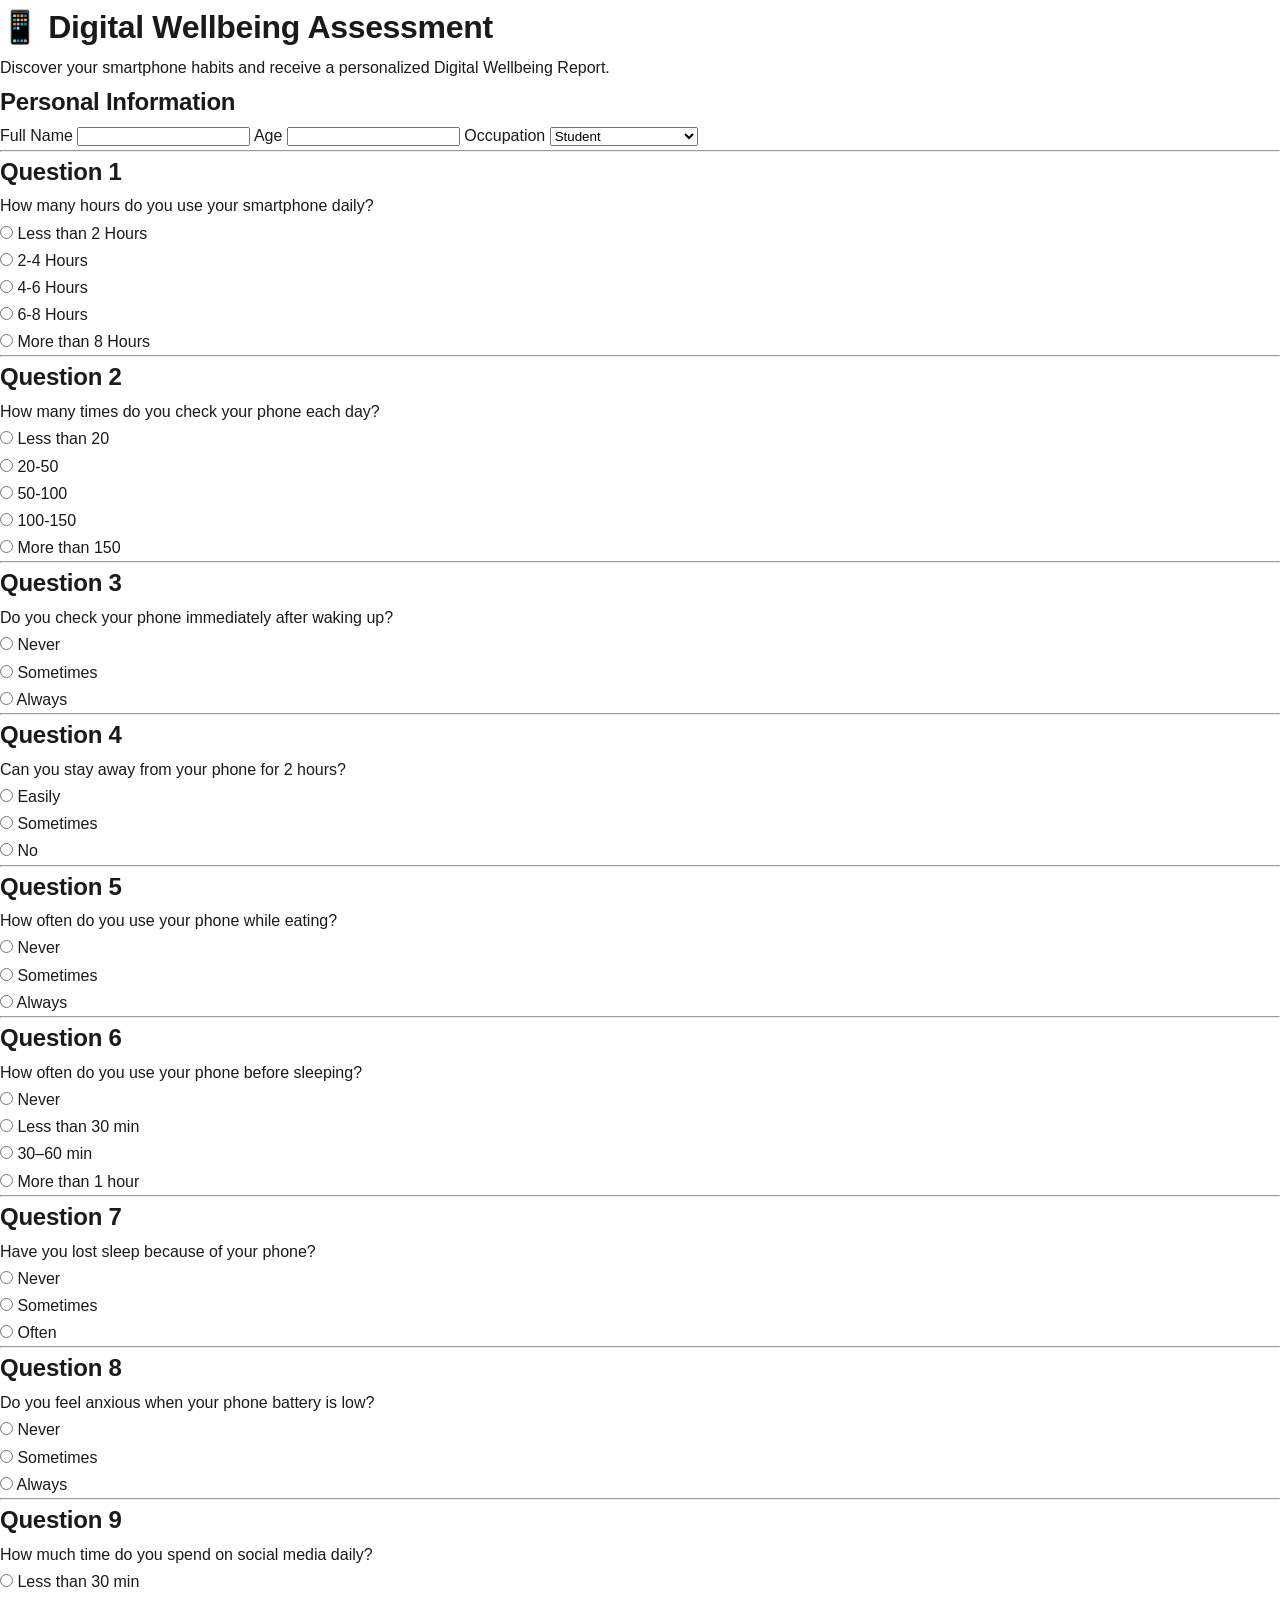
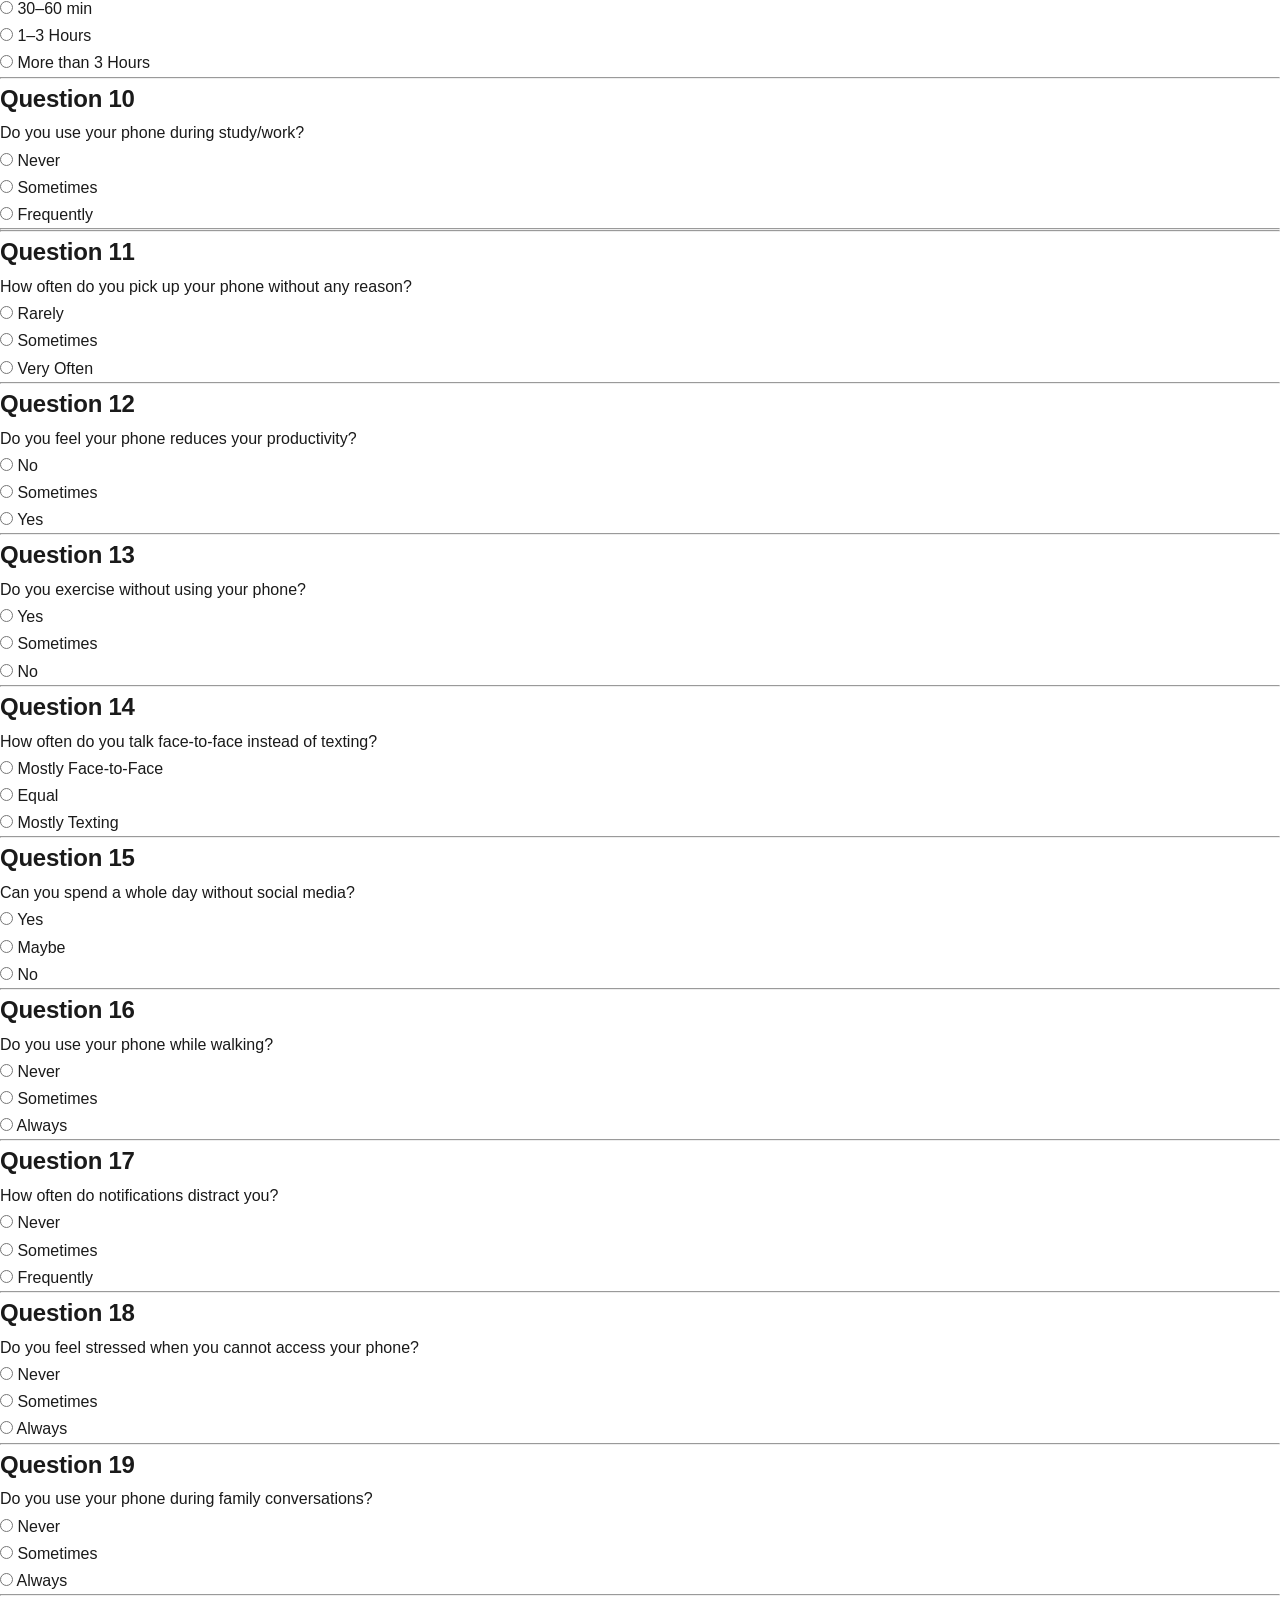
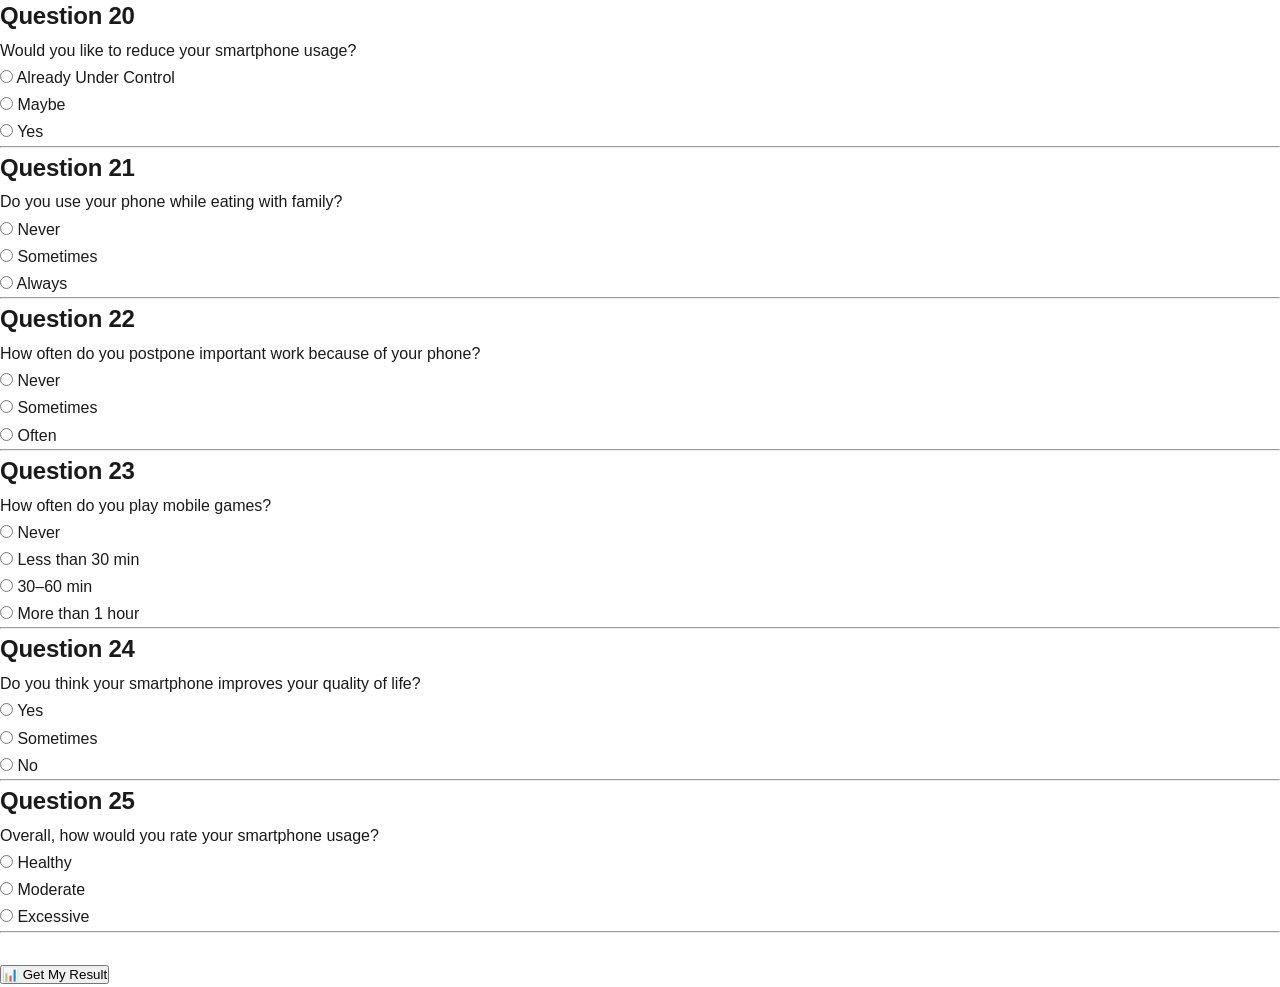
==== digital-wellbeing.html @ e7dc2f48 "Rename digital-wellbeing.html.html to digital-wellbeing.html" ====
<!DOCTYPE html>
<html lang="en">
<head>
<meta charset="UTF-8">
<meta name="viewport" content="width=device-width, initial-scale=1.0">
<title>Digital Wellbeing Assessment</title>

<link rel="stylesheet" href="style.css">

</head>

<body>

<div class="container">

<h1>📱 Digital Wellbeing Assessment</h1>

<p class="subtitle">
Discover your smartphone habits and receive a personalized Digital Wellbeing Report.
</p>

<form id="surveyForm">

<div class="card">

<h2>Personal Information</h2>

<label>Full Name</label>
<input type="text" id="name" required>

<label>Age</label>
<input type="number" id="age" required>

<label>Occupation</label>

<select id="occupation">

<option>Student</option>

<option>Teacher</option>

<option>Working Professional</option>

<option>Business</option>

<option>Other</option>

</select>

</div>

<hr>

<h2>Question 1</h2>

<p>How many hours do you use your smartphone daily?</p>

<label><input type="radio" name="q1" value="0"> Less than 2 Hours</label><br>

<label><input type="radio" name="q1" value="1"> 2-4 Hours</label><br>

<label><input type="radio" name="q1" value="2"> 4-6 Hours</label><br>

<label><input type="radio" name="q1" value="3"> 6-8 Hours</label><br>

<label><input type="radio" name="q1" value="4"> More than 8 Hours</label>

<hr>

<h2>Question 2</h2>

<p>How many times do you check your phone each day?</p>

<label><input type="radio" name="q2" value="0"> Less than 20</label><br>

<label><input type="radio" name="q2" value="1"> 20-50</label><br>

<label><input type="radio" name="q2" value="2"> 50-100</label><br>

<label><input type="radio" name="q2" value="3"> 100-150</label><br>

<label><input type="radio" name="q2" value="4"> More than 150</label>

<hr>

<h2>Question 3</h2>

<p>Do you check your phone immediately after waking up?</p>

<label><input type="radio" name="q3" value="0"> Never</label><br>

<label><input type="radio" name="q3" value="2"> Sometimes</label><br>

<label><input type="radio" name="q3" value="4"> Always</label>

<hr>

<h2>Question 4</h2>

<p>Can you stay away from your phone for 2 hours?</p>

<label><input type="radio" name="q4" value="0"> Easily</label><br>

<label><input type="radio" name="q4" value="2"> Sometimes</label><br>

<label><input type="radio" name="q4" value="4"> No</label>

<hr>

<h2>Question 5</h2>

<p>How often do you use your phone while eating?</p>

<label><input type="radio" name="q5" value="0"> Never</label><br>

<label><input type="radio" name="q5" value="2"> Sometimes</label><br>

<label><input type="radio" name="q5" value="4"> Always</label>

<hr>

<h2>Question 6</h2>

<p>How often do you use your phone before sleeping?</p>

<label><input type="radio" name="q6" value="0"> Never</label><br>

<label><input type="radio" name="q6" value="1"> Less than 30 min</label><br>

<label><input type="radio" name="q6" value="2"> 30–60 min</label><br>

<label><input type="radio" name="q6" value="4"> More than 1 hour</label>

<hr>

<h2>Question 7</h2>

<p>Have you lost sleep because of your phone?</p>

<label><input type="radio" name="q7" value="0"> Never</label><br>

<label><input type="radio" name="q7" value="2"> Sometimes</label><br>

<label><input type="radio" name="q7" value="4"> Often</label>

<hr>

<h2>Question 8</h2>

<p>Do you feel anxious when your phone battery is low?</p>

<label><input type="radio" name="q8" value="0"> Never</label><br>

<label><input type="radio" name="q8" value="2"> Sometimes</label><br>

<label><input type="radio" name="q8" value="4"> Always</label>

<hr>

<h2>Question 9</h2>

<p>How much time do you spend on social media daily?</p>

<label><input type="radio" name="q9" value="0"> Less than 30 min</label><br>

<label><input type="radio" name="q9" value="1"> 30–60 min</label><br>

<label><input type="radio" name="q9" value="2"> 1–3 Hours</label><br>

<label><input type="radio" name="q9" value="4"> More than 3 Hours</label>

<hr>

<h2>Question 10</h2>

<p>Do you use your phone during study/work?</p>

<label><input type="radio" name="q10" value="0"> Never</label><br>

<label><input type="radio" name="q10" value="2"> Sometimes</label><br>

<label><input type="radio" name="q10" value="4"> Frequently</label>

<hr>
<hr>

<h2>Question 11</h2>
<p>How often do you pick up your phone without any reason?</p>

<label><input type="radio" name="q11" value="0"> Rarely</label><br>
<label><input type="radio" name="q11" value="2"> Sometimes</label><br>
<label><input type="radio" name="q11" value="4"> Very Often</label>

<hr>

<h2>Question 12</h2>
<p>Do you feel your phone reduces your productivity?</p>

<label><input type="radio" name="q12" value="0"> No</label><br>
<label><input type="radio" name="q12" value="2"> Sometimes</label><br>
<label><input type="radio" name="q12" value="4"> Yes</label>

<hr>

<h2>Question 13</h2>
<p>Do you exercise without using your phone?</p>

<label><input type="radio" name="q13" value="0"> Yes</label><br>
<label><input type="radio" name="q13" value="2"> Sometimes</label><br>
<label><input type="radio" name="q13" value="4"> No</label>

<hr>

<h2>Question 14</h2>
<p>How often do you talk face-to-face instead of texting?</p>

<label><input type="radio" name="q14" value="0"> Mostly Face-to-Face</label><br>
<label><input type="radio" name="q14" value="2"> Equal</label><br>
<label><input type="radio" name="q14" value="4"> Mostly Texting</label>

<hr>

<h2>Question 15</h2>
<p>Can you spend a whole day without social media?</p>

<label><input type="radio" name="q15" value="0"> Yes</label><br>
<label><input type="radio" name="q15" value="2"> Maybe</label><br>
<label><input type="radio" name="q15" value="4"> No</label>

<hr>

<h2>Question 16</h2>
<p>Do you use your phone while walking?</p>

<label><input type="radio" name="q16" value="0"> Never</label><br>
<label><input type="radio" name="q16" value="2"> Sometimes</label><br>
<label><input type="radio" name="q16" value="4"> Always</label>

<hr>

<h2>Question 17</h2>
<p>How often do notifications distract you?</p>

<label><input type="radio" name="q17" value="0"> Never</label><br>
<label><input type="radio" name="q17" value="2"> Sometimes</label><br>
<label><input type="radio" name="q17" value="4"> Frequently</label>

<hr>

<h2>Question 18</h2>
<p>Do you feel stressed when you cannot access your phone?</p>

<label><input type="radio" name="q18" value="0"> Never</label><br>
<label><input type="radio" name="q18" value="2"> Sometimes</label><br>
<label><input type="radio" name="q18" value="4"> Always</label>

<hr>

<h2>Question 19</h2>
<p>Do you use your phone during family conversations?</p>

<label><input type="radio" name="q19" value="0"> Never</label><br>
<label><input type="radio" name="q19" value="2"> Sometimes</label><br>
<label><input type="radio" name="q19" value="4"> Always</label>

<hr>

<h2>Question 20</h2>
<p>Would you like to reduce your smartphone usage?</p>

<label><input type="radio" name="q20" value="0"> Already Under Control</label><br>
<label><input type="radio" name="q20" value="2"> Maybe</label><br>
<label><input type="radio" name="q20" value="4"> Yes</label>

<hr>
<h2>Question 21</h2>
<p>Do you use your phone while eating with family?</p>

<label><input type="radio" name="q21" value="0"> Never</label><br>
<label><input type="radio" name="q21" value="2"> Sometimes</label><br>
<label><input type="radio" name="q21" value="4"> Always</label>

<hr>

<h2>Question 22</h2>
<p>How often do you postpone important work because of your phone?</p>

<label><input type="radio" name="q22" value="0"> Never</label><br>
<label><input type="radio" name="q22" value="2"> Sometimes</label><br>
<label><input type="radio" name="q22" value="4"> Often</label>

<hr>

<h2>Question 23</h2>
<p>How often do you play mobile games?</p>

<label><input type="radio" name="q23" value="0"> Never</label><br>
<label><input type="radio" name="q23" value="1"> Less than 30 min</label><br>
<label><input type="radio" name="q23" value="2"> 30–60 min</label><br>
<label><input type="radio" name="q23" value="4"> More than 1 hour</label>

<hr>

<h2>Question 24</h2>
<p>Do you think your smartphone improves your quality of life?</p>

<label><input type="radio" name="q24" value="0"> Yes</label><br>
<label><input type="radio" name="q24" value="2"> Sometimes</label><br>
<label><input type="radio" name="q24" value="4"> No</label>

<hr>

<h2>Question 25</h2>
<p>Overall, how would you rate your smartphone usage?</p>

<label><input type="radio" name="q25" value="0"> Healthy</label><br>
<label><input type="radio" name="q25" value="2"> Moderate</label><br>
<label><input type="radio" name="q25" value="4"> Excessive</label>

<hr><br>

<button type="button" onclick="calculateScore()">
📊 Get My Result
</button>

</form>

<div id="result" class="result" style="display:none;">

<h2>📱 Your Digital Wellbeing Report</h2>

<h3 id="score"></h3>

<h3 id="status"></h3>

<p id="advice"></p>

</div>

</div>

<script src="script.js"></script>

</body>
</html>
---- style.css ----
/* ===================================================
   ROBOGURU JAHIR — Light / Friendly Design Tokens
   ---------------------------------------------------
   Background   #FFFFFF
   Section alt  #FFF9F0   warm cream
   Ink          #1A1A1A
   Ink-soft     #6B7280
   Accent       #FF6B35   solder orange
   Accent-soft  #FFE4D6   pale orange (chips/blobs)
   Trace        #3D5A4C   deep green (tags)
   Line         #ECE7DC
=================================================== */

*{
  margin:0;
  padding:0;
  box-sizing:border-box;
}

html{
  scroll-behavior:smooth;
}

body{
  background:#FFFFFF;
  color:#1A1A1A;
  font-family:'Inter',sans-serif;
  line-height:1.7;
  overflow-x:hidden;
}

::selection{
  background:#FF6B35;
  color:#fff;
}

h1,h2,h3{
  font-family:'Space Grotesk',sans-serif;
  letter-spacing:-.01em;
}

.mono{ font-family:'JetBrains Mono',monospace; }

a{ color:inherit; }
a:focus-visible, button:focus-visible{
  outline:2px solid #FF6B35;
  outline-offset:4px;
}

/* ===================== HEADER ===================== */

header{
  position:fixed;
  top:0; left:0; width:100%;
  background:rgba(255,255,255,.9);
  backdrop-filter:blur(14px);
  border-bottom:1px solid #ECE7DC;
  z-index:1000;
}

.navbar{
  max-width:1200px;
  margin:auto;
  padding:18px 24px;
  display:flex;
  justify-content:space-between;
  align-items:center;
}

.logo{
  font-family:'Space Grotesk',sans-serif;
  font-size:19px;
  font-weight:700;
  color:#1A1A1A;
}

.nav-links{
  display:flex;
  gap:32px;
}
.nav-links a{
  text-decoration:none;
  color:#4B5563;
  font-size:15px;
  font-weight:500;
  transition:color .25s;
}
.nav-links a:hover{ color:#FF6B35; }

.cta-btn{
  background:#FF6B35;
  color:#fff;
  padding:12px 22px;
  border-radius:30px;
  text-decoration:none;
  font-weight:600;
  font-size:14px;
  transition:transform .25s, box-shadow .25s;
}
.cta-btn:hover{
  transform:translateY(-2px);
  box-shadow:0 10px 24px rgba(255,107,53,.3);
}

/* ===================== HERO ===================== */

.hero{
  max-width:1200px;
  margin:auto;
  padding:160px 24px 90px;
  display:grid;
  grid-template-columns:1.15fr .85fr;
  gap:60px;
  align-items:center;
}

.hero-content{ min-width:0; }

.hero-greeting{
  font-size:20px;
  margin-bottom:14px;
}

.hero h1{
  font-size:52px;
  line-height:1.12;
  font-weight:700;
  margin-bottom:22px;
  color:#1A1A1A;
}
.hero h1 a{
  color:#FF6B35;
  text-decoration:underline;
  text-decoration-color:#FFD0B5;
  text-decoration-thickness:4px;
  text-underline-offset:4px;
}

.hero p{
  font-size:18px;
  color:#6B7280;
  max-width:540px;
  margin-bottom:34px;
}

.hero-buttons{
  display:flex;
  gap:14px;
  flex-wrap:wrap;
}

.btn-primary{
  background:#FF6B35;
  color:#fff;
  padding:15px 28px;
  border-radius:30px;
  text-decoration:none;
  font-weight:600;
  font-size:15px;
  display:inline-block;
  transition:transform .25s, box-shadow .25s;
}
.btn-primary:hover{
  transform:translateY(-3px);
  box-shadow:0 12px 28px rgba(255,107,53,.3);
}

.btn-secondary{
  border:1.5px solid #1A1A1A;
  color:#1A1A1A;
  padding:15px 28px;
  border-radius:30px;
  text-decoration:none;
  font-weight:600;
  font-size:15px;
  display:inline-block;
  transition:.25s;
}
.btn-secondary:hover{
  background:#1A1A1A;
  color:#fff;
}

/* --- hero photo with soft blob backing --- */

.hero-photo{
  position:relative;
  display:flex;
  justify-content:center;
}

.hero-photo::before{
  content:"";
  position:absolute;
  width:108%;
  height:108%;
  background:#FFE4D6;
  border-radius:48% 52% 55% 45% / 52% 48% 52% 48%;
  z-index:0;
  top:-4%;
  left:-4%;
}

.hero-photo img{
  width:100%;
  max-width:380px;
  aspect-ratio:1/1;
  object-fit:cover;
  border-radius:50%;
  position:relative;
  z-index:1;
  box-shadow:0 24px 50px rgba(0,0,0,.1);
}

.hero-tag{
  position:absolute;
  z-index:2;
  background:#fff;
  border:1px solid #ECE7DC;
  border-radius:14px;
  padding:10px 16px;
  font-size:13px;
  font-weight:600;
  box-shadow:0 10px 24px rgba(0,0,0,.08);
  display:flex;
  align-items:center;
  gap:8px;
}
.hero-tag.tag-1{ top:6%; right:-4%; }
.hero-tag.tag-2{ bottom:8%; left:-8%; }
.hero-tag .dot{
  width:8px; height:8px;
  border-radius:50%;
  background:#3D5A4C;
  flex:none;
}

/* ===================== AS FEATURED / TRUST STRIP ===================== */

.trust-strip{
  max-width:1000px;
  margin:0 auto 90px;
  padding:0 24px;
  text-align:center;
}
.trust-strip span{
  display:block;
  font-size:12px;
  letter-spacing:.12em;
  text-transform:uppercase;
  color:#9CA3AF;
  margin-bottom:18px;
}
.trust-pills{
  display:flex;
  justify-content:center;
  flex-wrap:wrap;
  gap:12px;
}
.trust-pills div{
  background:#FFF9F0;
  border:1px solid #ECE7DC;
  border-radius:30px;
  padding:8px 18px;
  font-size:13px;
  font-weight:600;
  color:#4B5563;
}

/* ===================== SECTION SHARED ===================== */

.about{
  max-width:1000px;
  margin:auto;
  padding:80px 24px;
}

.eyebrow{
  font-size:13px;
  font-weight:700;
  letter-spacing:.1em;
  text-transform:uppercase;
  color:#FF6B35;
  display:block;
  margin-bottom:12px;
}

.section-title{
  font-size:36px;
  margin-bottom:18px;
  color:#1A1A1A;
  font-weight:700;
}
.section-sub{
  color:#6B7280;
  font-size:17px;
  max-width:560px;
  margin-bottom:44px;
}

.about-card{
  background:#FFF9F0;
  border:1px solid #ECE7DC;
  padding:40px;
  border-radius:20px;
}
.about-card p{
  font-size:17px;
  color:#4B5563;
}

/* ===================== TOPIC CARDS — "How Can I Help You?" ===================== */

.topics-section{
  max-width:1100px;
  margin:0 auto 100px;
  padding:0 24px;
  text-align:center;
}
.topics-section .section-title{ text-align:center; margin-bottom:10px; }
.topics-section .section-sub{ margin:0 auto 50px; text-align:center; }

.topics-grid{
  display:grid;
  grid-template-columns:repeat(4,1fr);
  gap:22px;
  text-align:left;
}

.topic-card{
  background:#fff;
  border:1px solid #ECE7DC;
  border-radius:20px;
  padding:30px 26px;
  transition:transform .3s, box-shadow .3s, border-color .3s;
}
.topic-card:hover{
  transform:translateY(-6px);
  box-shadow:0 20px 40px rgba(0,0,0,.08);
  border-color:#FFD0B5;
}

.topic-icon{
  width:52px;
  height:52px;
  border-radius:14px;
  display:flex;
  align-items:center;
  justify-content:center;
  font-size:24px;
  margin-bottom:18px;
}
.topic-card:nth-child(1) .topic-icon{ background:#FFE4D6; }
.topic-card:nth-child(2) .topic-icon{ background:#E3EFE8; }
.topic-card:nth-child(3) .topic-icon{ background:#FFF1D6; }
.topic-card:nth-child(4) .topic-icon{ background:#E6E9F5; }

.topic-card h3{
  font-size:18px;
  margin-bottom:8px;
  color:#1A1A1A;
}
.topic-card p{
  font-size:14.5px;
  color:#6B7280;
  margin-bottom:16px;
}
.topic-card a{
  font-size:14px;
  font-weight:700;
  color:#FF6B35;
  text-decoration:none;
}
.topic-card a:hover{ text-decoration:underline; }

/* ===================== STATS ===================== */

.stats-section{
  max-width:1100px;
  margin:0 auto 100px;
  padding:0 24px;
}

.stats{
  display:flex;
  flex-wrap:wrap;
  background:#1A1A1A;
  border-radius:24px;
  overflow:hidden;
}

.stats .card{
  flex:1 1 19%;
  text-align:center;
  padding:38px 16px;
}

.stats .card h3{
  font-family:'Space Grotesk',sans-serif;
  font-size:34px;
  color:#FF8A5C;
  margin-bottom:8px;
  font-weight:700;
}
.stats .card p{
  color:#D1D5DB;
  font-size:13px;
  letter-spacing:.03em;
}

/* ===================== PROJECTS ===================== */

.projects-grid{
  max-width:1100px;
  margin:auto;
  padding:0 24px;
  display:grid;
  grid-template-columns:repeat(4,1fr);
  grid-auto-rows:175px;
  gap:18px;
}

.project-card{
  background:#FFF9F0;
  border:1px solid #ECE7DC;
  border-radius:20px;
  padding:26px;
  display:flex;
  flex-direction:column;
  justify-content:flex-end;
  transition:transform .3s, box-shadow .3s, border-color .3s;
}
.project-card:hover{
  transform:translateY(-6px);
  box-shadow:0 20px 40px rgba(0,0,0,.08);
  border-color:#FFD0B5;
}

.project-card:nth-child(1){ grid-column:span 2; grid-row:span 2; }
.project-card:nth-child(2){ grid-column:span 2; }
.project-card:nth-child(3){ grid-column:span 2; }
.project-card:nth-child(4){ grid-column:span 4; flex-direction:row; align-items:center; justify-content:space-between; }

.project-tag{
  display:inline-block;
  font-size:11px;
  font-weight:700;
  color:#fff;
  background:#3D5A4C;
  padding:5px 12px;
  border-radius:20px;
  text-transform:uppercase;
  letter-spacing:.04em;
  margin-bottom:12px;
  width:fit-content;
}

.project-card h3{
  font-size:20px;
  color:#1A1A1A;
  margin-bottom:8px;
}
.project-card p{
  color:#6B7280;
  font-size:14.5px;
}

/* ===================== RESEARCH ===================== */

.research-list{
  max-width:850px;
  margin:auto;
  padding:0 24px;
}

.research-item{
  display:flex;
  gap:24px;
  padding:26px 0;
  border-bottom:1px solid #ECE7DC;
  align-items:flex-start;
}
.research-item:first-child{ border-top:1px solid #ECE7DC; }

.research-tag{
  font-size:11px;
  font-weight:700;
  color:#fff;
  background:#FF6B35;
  padding:6px 12px;
  border-radius:20px;
  height:fit-content;
  white-space:nowrap;
  letter-spacing:.04em;
}

.research-item h3{
  font-size:18px;
  color:#1A1A1A;
  margin-bottom:6px;
}
.research-item p{
  color:#6B7280;
  font-size:15px;
}

/* ===================== TRAINING — staged ladder ===================== */

.training-ladder{
  max-width:850px;
  margin:auto;
  padding:0 24px;
}

.training-step{
  display:flex;
  align-items:center;
  gap:24px;
  padding:24px 28px;
  background:#FFF9F0;
  border:1px solid #ECE7DC;
  border-radius:18px;
}
.training-step:not(:last-child){ margin-bottom:14px; }

.training-num{
  font-family:'Space Grotesk',sans-serif;
  font-size:20px;
  font-weight:700;
  color:#FF6B35;
  flex:0 0 44px;
}

.training-step h3{
  font-size:17px;
  color:#1A1A1A;
  margin-bottom:4px;
}
.training-step p{
  color:#6B7280;
  font-size:14.5px;
}

/* ===================== CONTACT ===================== */

#contact .about-card{ text-align:center; }
#contact .btn-primary,
#contact .btn-secondary{ margin:8px; }

/* ===================== FOOTER ===================== */

footer{
  border-top:1px solid #ECE7DC;
  margin-top:40px;
  background:#FFF9F0;
}
footer p{
  text-align:center;
  padding:36px 20px;
  color:#9CA3AF;
  font-size:13.5px;
}

/* ===================== REVEAL ===================== */

.reveal{
  opacity:0;
  transform:translateY(32px);
  transition:all .7s ease;
}
.reveal.active{
  opacity:1;
  transform:translateY(0);
}

@media (prefers-reduced-motion:reduce){
  .reveal{ opacity:1; transform:none; transition:none; }
  *{ transition:none !important; }
}

/* ===================== RESPONSIVE ===================== */

@media(max-width:900px){
  .hero{
    grid-template-columns:1fr;
    padding:140px 24px 70px;
    text-align:center;
  }
  .hero h1{ font-size:38px; }
  .hero p{ margin-left:auto; margin-right:auto; }
  .hero-buttons{ justify-content:center; }
  .nav-links{ display:none; }
  .hero-photo img{ max-width:280px; }
  .hero-tag{ display:none; }
  .topics-grid{ grid-template-columns:1fr 1fr; }
  .stats .card{ flex:1 1 50%; border-bottom:1px solid rgba(255,255,255,.1); }
  .projects-grid{ grid-template-columns:1fr 1fr; grid-auto-rows:auto; }
  .project-card:nth-child(1),
  .project-card:nth-child(2),
  .project-card:nth-child(3),
  .project-card:nth-child(4){
    grid-column:span 2;
    flex-direction:column;
    align-items:flex-start;
    min-height:150px;
  }
  .research-item{ flex-direction:column; gap:10px; }
}

@media(max-width:560px){
  .topics-grid{ grid-template-columns:1fr; }
  .projects-grid{ grid-template-columns:1fr; }
  .project-card:nth-child(1),
  .project-card:nth-child(2),
  .project-card:nth-child(3),
  .project-card:nth-child(4){ grid-column:span 1; }
  .stats .card{ flex:1 1 100%; }
  .trust-pills{ flex-direction:column; align-items:center; }
}
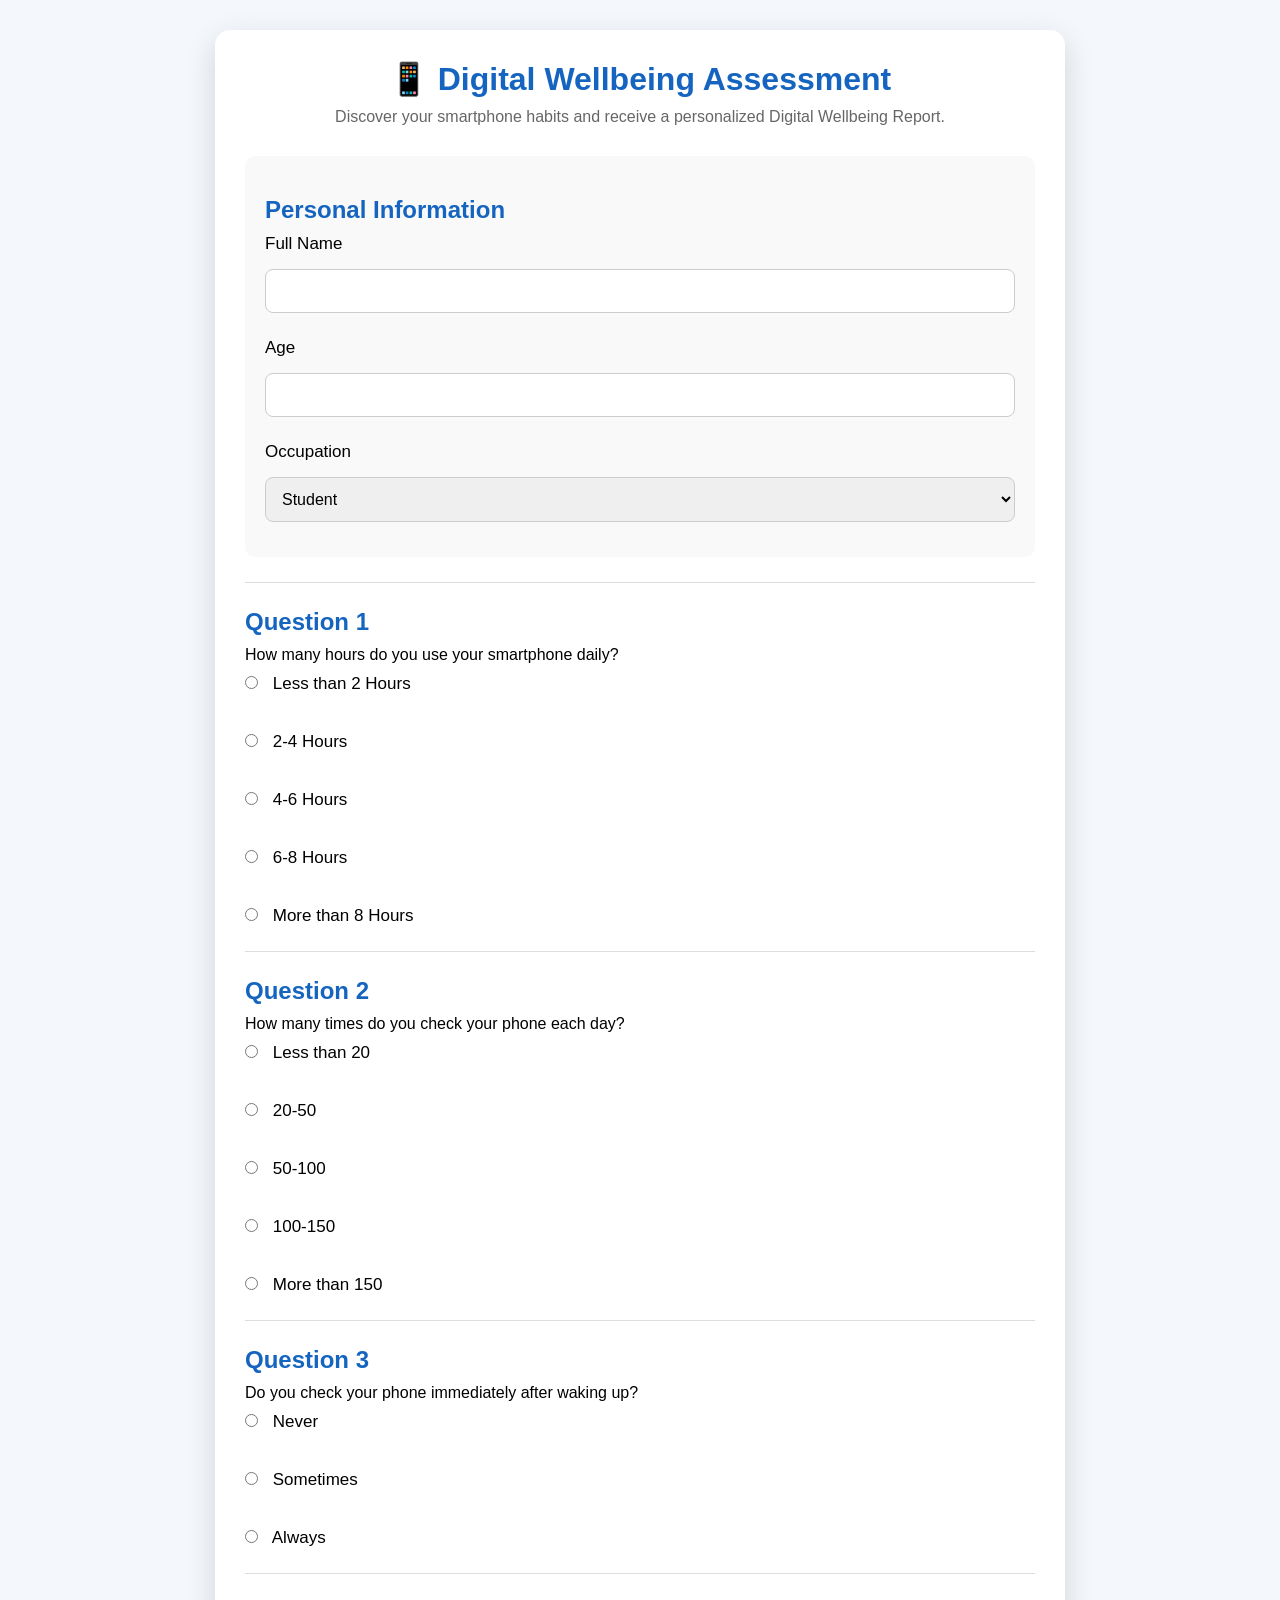
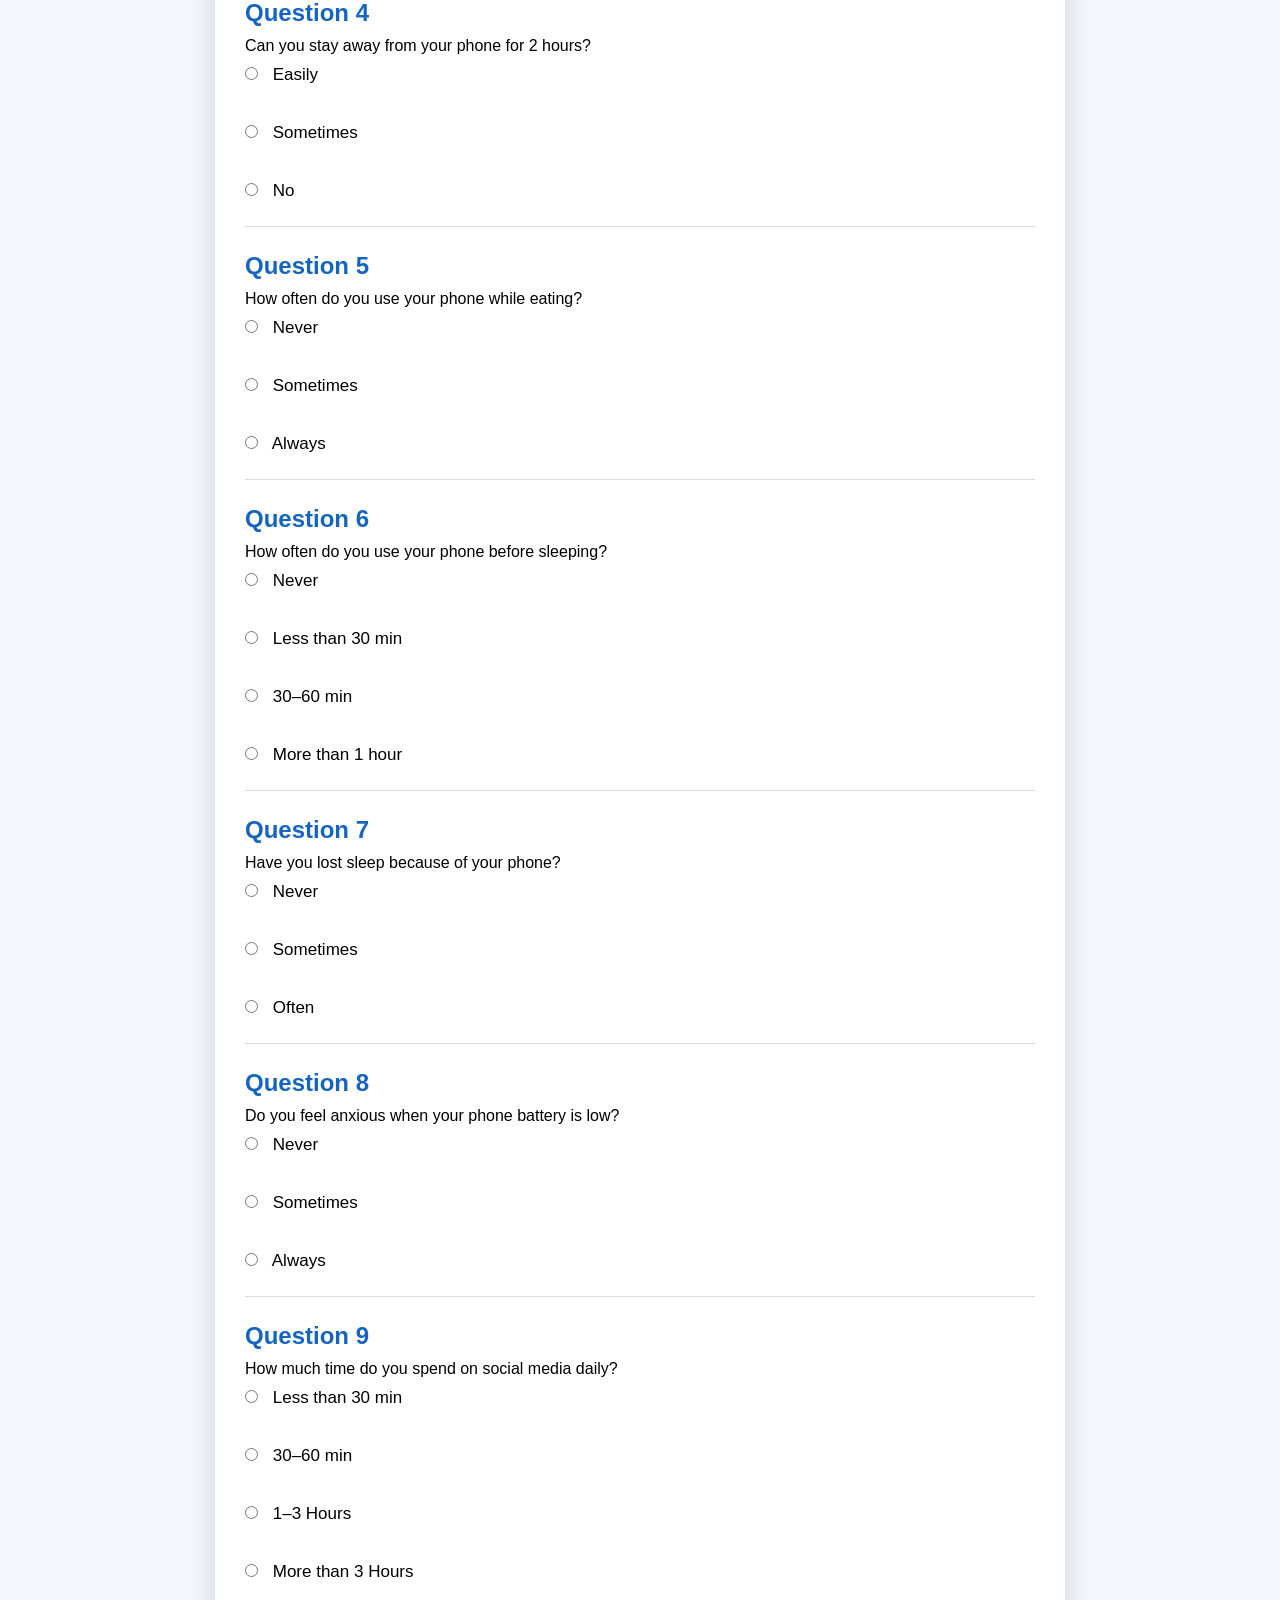
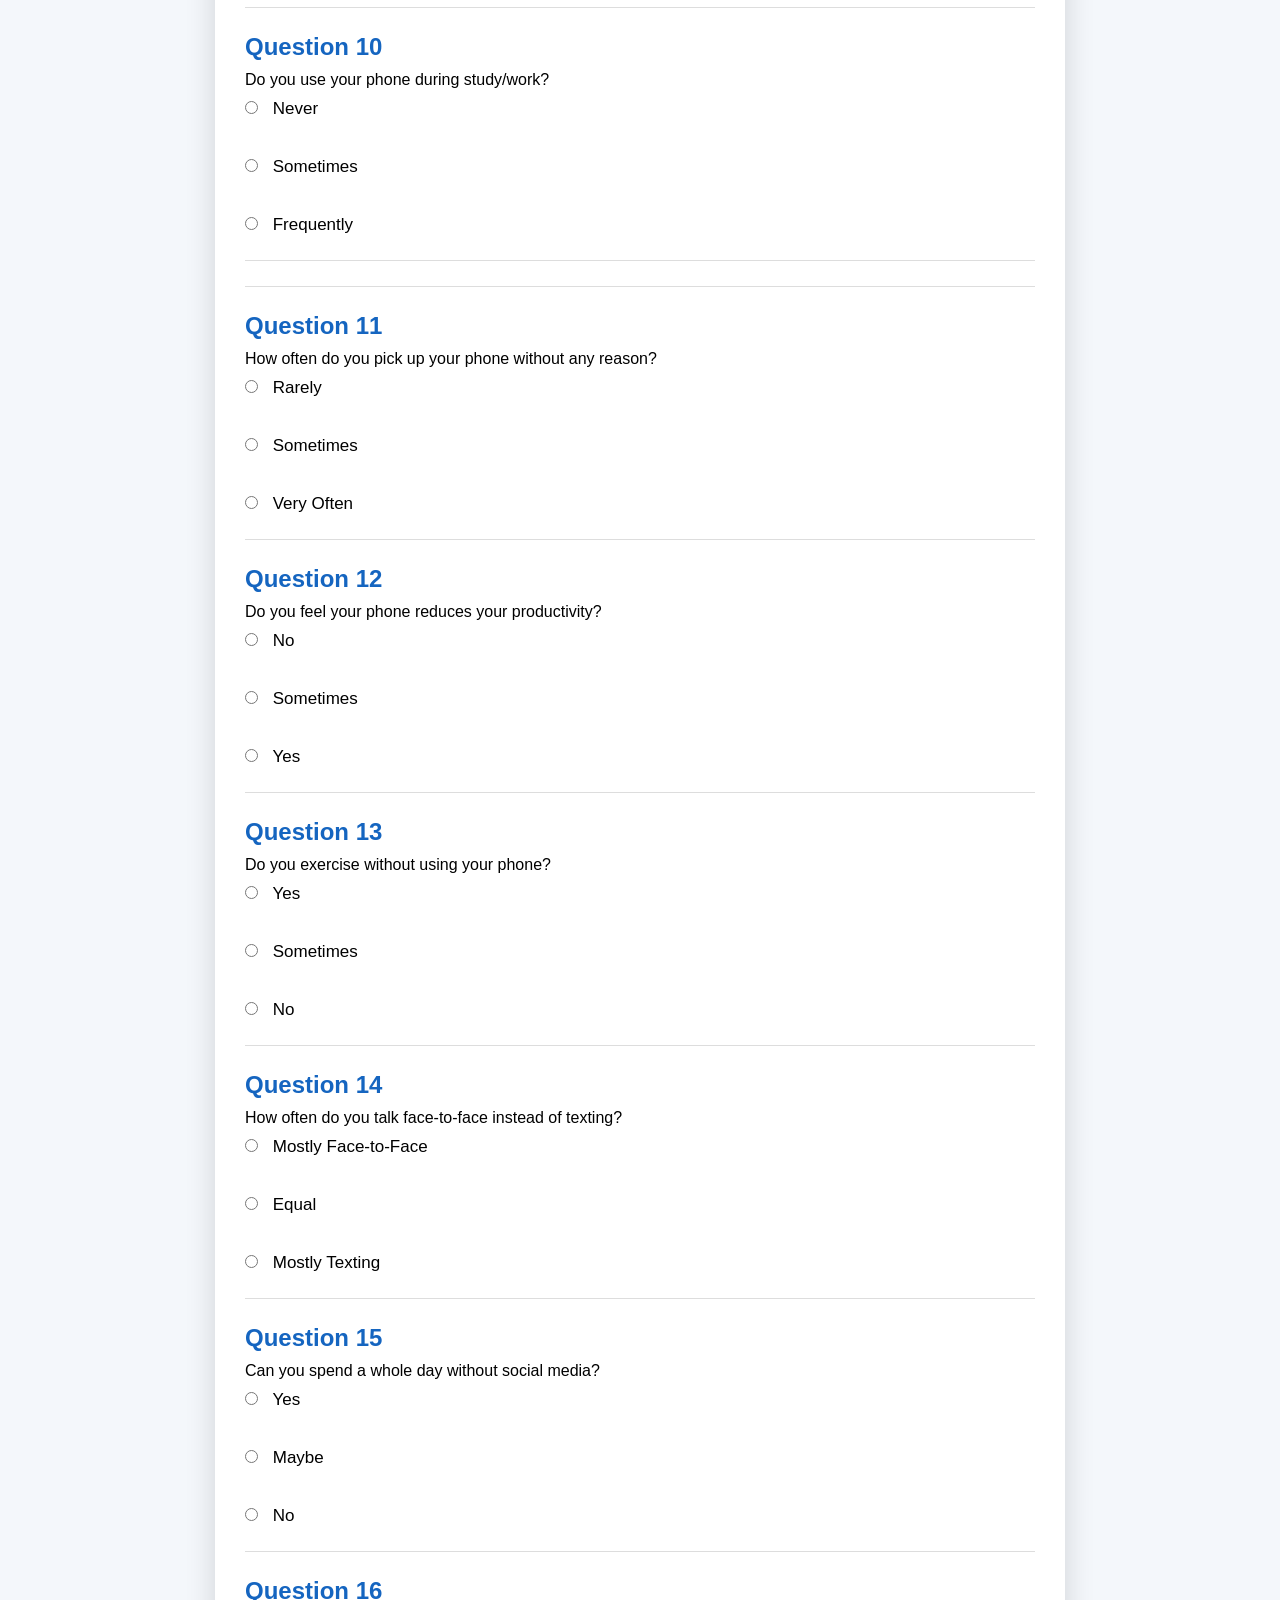
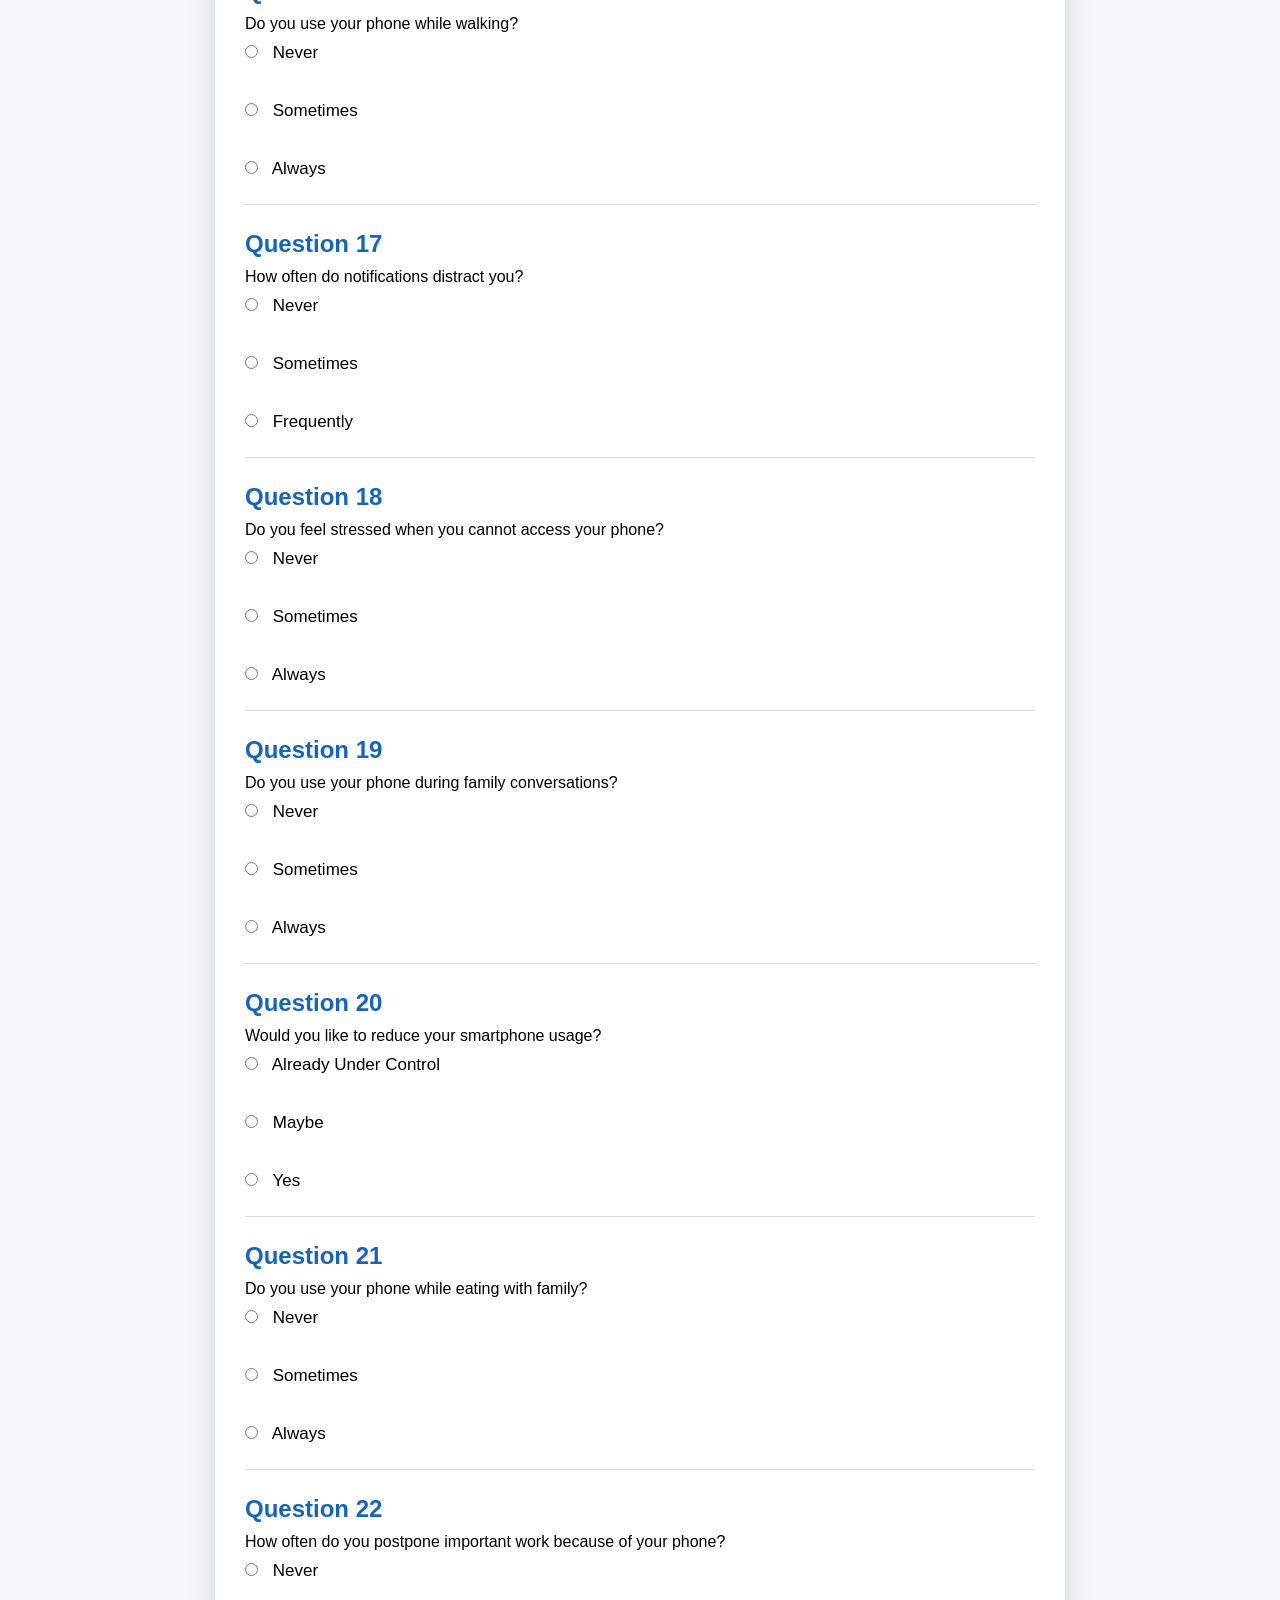
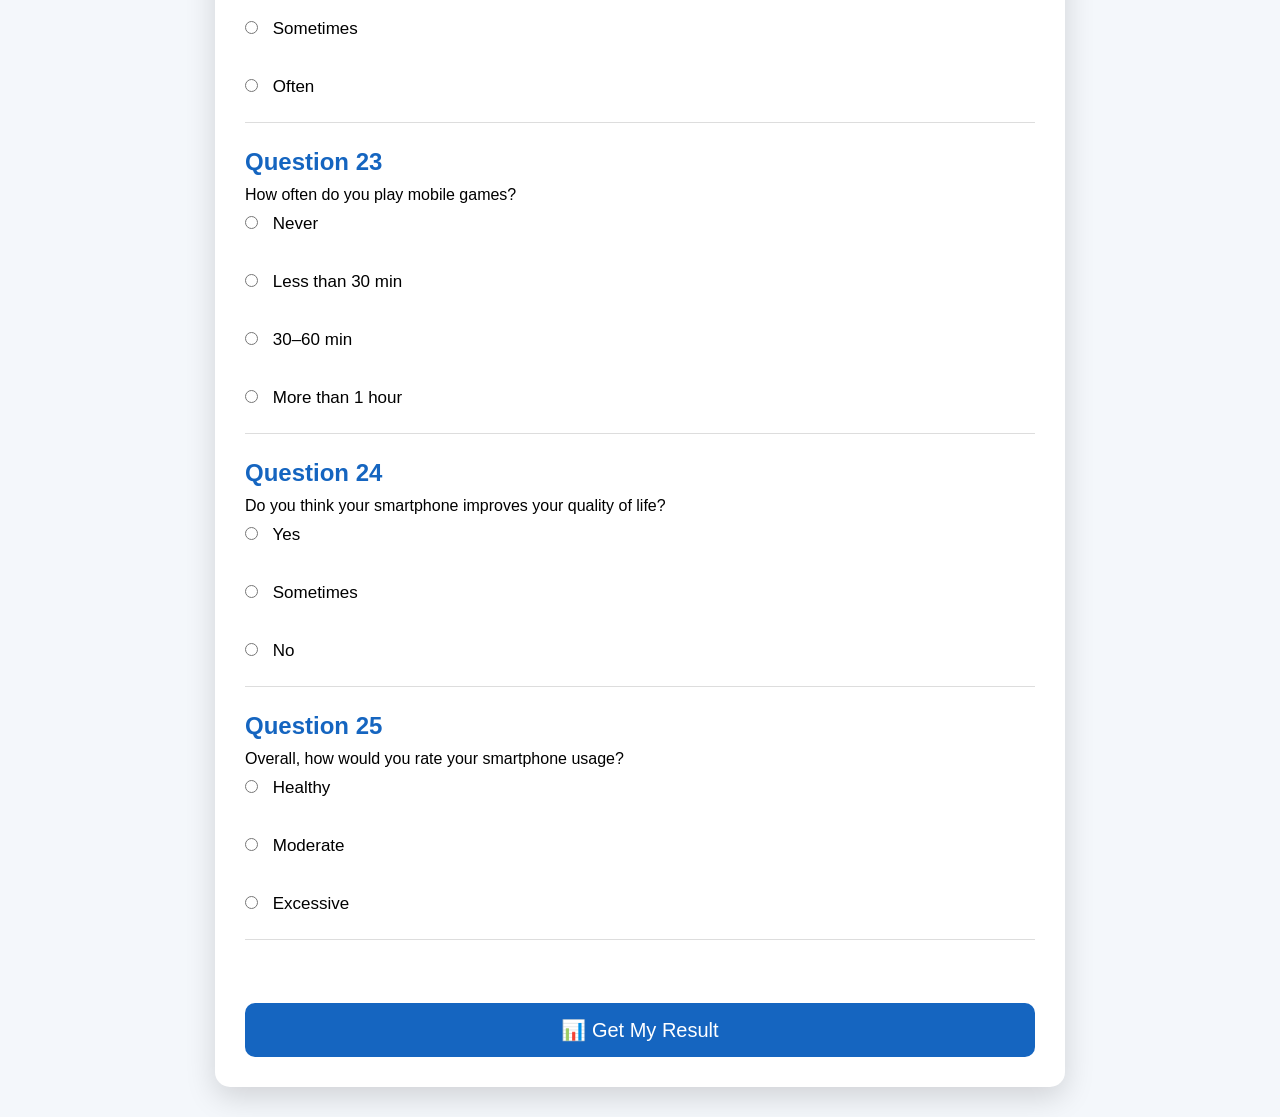
==== commit 14e35973: "Update digital-wellbeing.html" ====
--- a/digital-wellbeing.html
+++ b/digital-wellbeing.html
@@ -5,7 +5,7 @@
 <meta name="viewport" content="width=device-width, initial-scale=1.0">
 <title>Digital Wellbeing Assessment</title>
 
-<link rel="stylesheet" href="style.css">
+<link rel="stylesheet" href="digital-style.css">
 
 </head>
 
@@ -339,7 +339,7 @@
 
 </div>
 
-<script src="script.js"></script>
+<script src="digital-script.js"></script>
 
 </body>
 </html>
--- a/digital-style.css
+++ b/digital-style.css
@@ -0,0 +1,151 @@
+/* ===========================
+   Digital Wellbeing Assessment
+=========================== */
+
+*{
+margin:0;
+padding:0;
+box-sizing:border-box;
+font-family:Arial, Helvetica, sans-serif;
+}
+
+body{
+background:#f4f7fb;
+padding:30px;
+}
+
+.container{
+max-width:850px;
+margin:auto;
+background:#ffffff;
+padding:30px;
+border-radius:15px;
+box-shadow:0 10px 30px rgba(0,0,0,0.15);
+}
+
+h1{
+text-align:center;
+color:#1565c0;
+margin-bottom:10px;
+}
+
+.subtitle{
+text-align:center;
+color:#666;
+margin-bottom:30px;
+}
+
+.card{
+background:#f9f9f9;
+padding:20px;
+border-radius:10px;
+margin-bottom:20px;
+}
+
+h2{
+color:#1565c0;
+margin-top:20px;
+margin-bottom:10px;
+}
+
+label{
+display:block;
+margin:10px 0;
+font-size:17px;
+cursor:pointer;
+}
+
+input[type=text],
+input[type=number],
+select{
+width:100%;
+padding:12px;
+margin-top:5px;
+margin-bottom:15px;
+border:1px solid #ccc;
+border-radius:8px;
+font-size:16px;
+}
+
+input[type=radio]{
+margin-right:10px;
+}
+
+button{
+width:100%;
+padding:15px;
+font-size:20px;
+background:#1565c0;
+color:white;
+border:none;
+border-radius:10px;
+cursor:pointer;
+transition:0.3s;
+margin-top:20px;
+}
+
+button:hover{
+background:#0d47a1;
+}
+
+.result{
+margin-top:30px;
+padding:25px;
+border-radius:12px;
+background:#eef7ff;
+text-align:center;
+display:none;
+}
+
+#score{
+font-size:34px;
+margin-top:15px;
+color:#2e7d32;
+}
+
+#status{
+font-size:28px;
+margin-top:15px;
+font-weight:bold;
+}
+
+#advice{
+margin-top:20px;
+font-size:18px;
+line-height:1.7;
+color:#444;
+}
+
+hr{
+margin:25px 0;
+border:none;
+border-top:1px solid #ddd;
+}
+
+@media(max-width:768px){
+
+body{
+padding:15px;
+}
+
+.container{
+padding:20px;
+}
+
+h1{
+font-size:28px;
+}
+
+h2{
+font-size:22px;
+}
+
+button{
+font-size:18px;
+}
+
+label{
+font-size:16px;
+}
+
+}
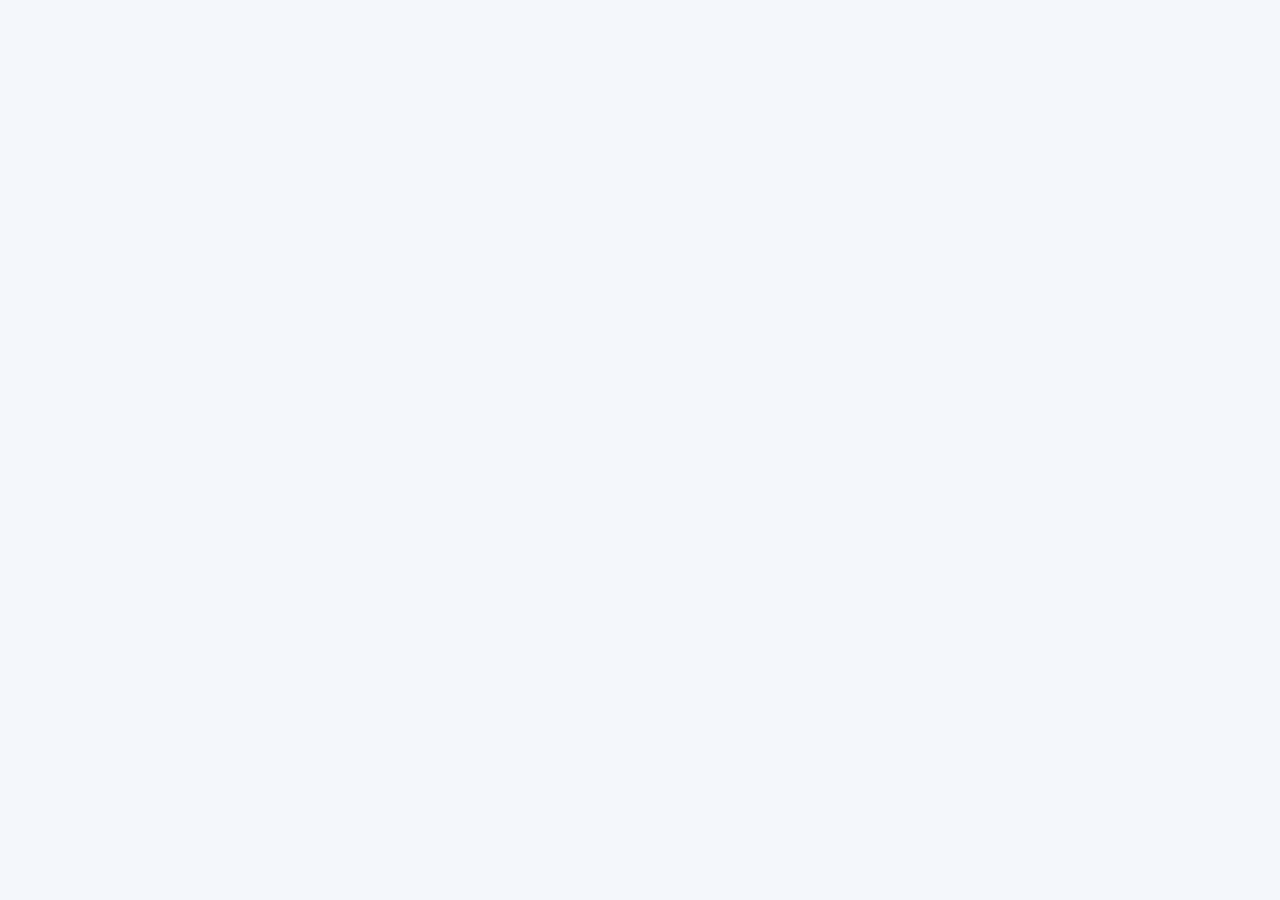
==== commit 16f7ca34: "Update digital-wellbeing.html" ====
--- a/digital-wellbeing.html
+++ b/digital-wellbeing.html
@@ -3,343 +3,37 @@
 <head>
 <meta charset="UTF-8">
 <meta name="viewport" content="width=device-width, initial-scale=1.0">
+
+<!-- Prevent Browser Cache -->
+<meta http-equiv="Cache-Control" content="no-cache, no-store, must-revalidate">
+<meta http-equiv="Pragma" content="no-cache">
+<meta http-equiv="Expires" content="0">
+
 <title>Digital Wellbeing Assessment</title>
-
 <link rel="stylesheet" href="digital-style.css">
-
 </head>
-
 <body>
 
-<div class="container">
+<!--
+IMPORTANT:
+Use the same questionnaire body you already have (Questions 1–25).
+The only required HTML changes are:
+1. <form id="surveyForm" onsubmit="return false;">
+2. <script src="digital-script.js?v=4"></script>
+3. The cache-control meta tags above.
+-->
 
-<h1>📱 Digital Wellbeing Assessment</h1>
-
-<p class="subtitle">
-Discover your smartphone habits and receive a personalized Digital Wellbeing Report.
-</p>
-
-<form id="surveyForm">
-
-<div class="card">
-
-<h2>Personal Information</h2>
-
-<label>Full Name</label>
-<input type="text" id="name" required>
-
-<label>Age</label>
-<input type="number" id="age" required>
-
-<label>Occupation</label>
-
-<select id="occupation">
-
-<option>Student</option>
-
-<option>Teacher</option>
-
-<option>Working Professional</option>
-
-<option>Business</option>
-
-<option>Other</option>
-
-</select>
-
-</div>
-
-<hr>
-
-<h2>Question 1</h2>
-
-<p>How many hours do you use your smartphone daily?</p>
-
-<label><input type="radio" name="q1" value="0"> Less than 2 Hours</label><br>
-
-<label><input type="radio" name="q1" value="1"> 2-4 Hours</label><br>
-
-<label><input type="radio" name="q1" value="2"> 4-6 Hours</label><br>
-
-<label><input type="radio" name="q1" value="3"> 6-8 Hours</label><br>
-
-<label><input type="radio" name="q1" value="4"> More than 8 Hours</label>
-
-<hr>
-
-<h2>Question 2</h2>
-
-<p>How many times do you check your phone each day?</p>
-
-<label><input type="radio" name="q2" value="0"> Less than 20</label><br>
-
-<label><input type="radio" name="q2" value="1"> 20-50</label><br>
-
-<label><input type="radio" name="q2" value="2"> 50-100</label><br>
-
-<label><input type="radio" name="q2" value="3"> 100-150</label><br>
-
-<label><input type="radio" name="q2" value="4"> More than 150</label>
-
-<hr>
-
-<h2>Question 3</h2>
-
-<p>Do you check your phone immediately after waking up?</p>
-
-<label><input type="radio" name="q3" value="0"> Never</label><br>
-
-<label><input type="radio" name="q3" value="2"> Sometimes</label><br>
-
-<label><input type="radio" name="q3" value="4"> Always</label>
-
-<hr>
-
-<h2>Question 4</h2>
-
-<p>Can you stay away from your phone for 2 hours?</p>
-
-<label><input type="radio" name="q4" value="0"> Easily</label><br>
-
-<label><input type="radio" name="q4" value="2"> Sometimes</label><br>
-
-<label><input type="radio" name="q4" value="4"> No</label>
-
-<hr>
-
-<h2>Question 5</h2>
-
-<p>How often do you use your phone while eating?</p>
-
-<label><input type="radio" name="q5" value="0"> Never</label><br>
-
-<label><input type="radio" name="q5" value="2"> Sometimes</label><br>
-
-<label><input type="radio" name="q5" value="4"> Always</label>
-
-<hr>
-
-<h2>Question 6</h2>
-
-<p>How often do you use your phone before sleeping?</p>
-
-<label><input type="radio" name="q6" value="0"> Never</label><br>
-
-<label><input type="radio" name="q6" value="1"> Less than 30 min</label><br>
-
-<label><input type="radio" name="q6" value="2"> 30–60 min</label><br>
-
-<label><input type="radio" name="q6" value="4"> More than 1 hour</label>
-
-<hr>
-
-<h2>Question 7</h2>
-
-<p>Have you lost sleep because of your phone?</p>
-
-<label><input type="radio" name="q7" value="0"> Never</label><br>
-
-<label><input type="radio" name="q7" value="2"> Sometimes</label><br>
-
-<label><input type="radio" name="q7" value="4"> Often</label>
-
-<hr>
-
-<h2>Question 8</h2>
-
-<p>Do you feel anxious when your phone battery is low?</p>
-
-<label><input type="radio" name="q8" value="0"> Never</label><br>
-
-<label><input type="radio" name="q8" value="2"> Sometimes</label><br>
-
-<label><input type="radio" name="q8" value="4"> Always</label>
-
-<hr>
-
-<h2>Question 9</h2>
-
-<p>How much time do you spend on social media daily?</p>
-
-<label><input type="radio" name="q9" value="0"> Less than 30 min</label><br>
-
-<label><input type="radio" name="q9" value="1"> 30–60 min</label><br>
-
-<label><input type="radio" name="q9" value="2"> 1–3 Hours</label><br>
-
-<label><input type="radio" name="q9" value="4"> More than 3 Hours</label>
-
-<hr>
-
-<h2>Question 10</h2>
-
-<p>Do you use your phone during study/work?</p>
-
-<label><input type="radio" name="q10" value="0"> Never</label><br>
-
-<label><input type="radio" name="q10" value="2"> Sometimes</label><br>
-
-<label><input type="radio" name="q10" value="4"> Frequently</label>
-
-<hr>
-<hr>
-
-<h2>Question 11</h2>
-<p>How often do you pick up your phone without any reason?</p>
-
-<label><input type="radio" name="q11" value="0"> Rarely</label><br>
-<label><input type="radio" name="q11" value="2"> Sometimes</label><br>
-<label><input type="radio" name="q11" value="4"> Very Often</label>
-
-<hr>
-
-<h2>Question 12</h2>
-<p>Do you feel your phone reduces your productivity?</p>
-
-<label><input type="radio" name="q12" value="0"> No</label><br>
-<label><input type="radio" name="q12" value="2"> Sometimes</label><br>
-<label><input type="radio" name="q12" value="4"> Yes</label>
-
-<hr>
-
-<h2>Question 13</h2>
-<p>Do you exercise without using your phone?</p>
-
-<label><input type="radio" name="q13" value="0"> Yes</label><br>
-<label><input type="radio" name="q13" value="2"> Sometimes</label><br>
-<label><input type="radio" name="q13" value="4"> No</label>
-
-<hr>
-
-<h2>Question 14</h2>
-<p>How often do you talk face-to-face instead of texting?</p>
-
-<label><input type="radio" name="q14" value="0"> Mostly Face-to-Face</label><br>
-<label><input type="radio" name="q14" value="2"> Equal</label><br>
-<label><input type="radio" name="q14" value="4"> Mostly Texting</label>
-
-<hr>
-
-<h2>Question 15</h2>
-<p>Can you spend a whole day without social media?</p>
-
-<label><input type="radio" name="q15" value="0"> Yes</label><br>
-<label><input type="radio" name="q15" value="2"> Maybe</label><br>
-<label><input type="radio" name="q15" value="4"> No</label>
-
-<hr>
-
-<h2>Question 16</h2>
-<p>Do you use your phone while walking?</p>
-
-<label><input type="radio" name="q16" value="0"> Never</label><br>
-<label><input type="radio" name="q16" value="2"> Sometimes</label><br>
-<label><input type="radio" name="q16" value="4"> Always</label>
-
-<hr>
-
-<h2>Question 17</h2>
-<p>How often do notifications distract you?</p>
-
-<label><input type="radio" name="q17" value="0"> Never</label><br>
-<label><input type="radio" name="q17" value="2"> Sometimes</label><br>
-<label><input type="radio" name="q17" value="4"> Frequently</label>
-
-<hr>
-
-<h2>Question 18</h2>
-<p>Do you feel stressed when you cannot access your phone?</p>
-
-<label><input type="radio" name="q18" value="0"> Never</label><br>
-<label><input type="radio" name="q18" value="2"> Sometimes</label><br>
-<label><input type="radio" name="q18" value="4"> Always</label>
-
-<hr>
-
-<h2>Question 19</h2>
-<p>Do you use your phone during family conversations?</p>
-
-<label><input type="radio" name="q19" value="0"> Never</label><br>
-<label><input type="radio" name="q19" value="2"> Sometimes</label><br>
-<label><input type="radio" name="q19" value="4"> Always</label>
-
-<hr>
-
-<h2>Question 20</h2>
-<p>Would you like to reduce your smartphone usage?</p>
-
-<label><input type="radio" name="q20" value="0"> Already Under Control</label><br>
-<label><input type="radio" name="q20" value="2"> Maybe</label><br>
-<label><input type="radio" name="q20" value="4"> Yes</label>
-
-<hr>
-<h2>Question 21</h2>
-<p>Do you use your phone while eating with family?</p>
-
-<label><input type="radio" name="q21" value="0"> Never</label><br>
-<label><input type="radio" name="q21" value="2"> Sometimes</label><br>
-<label><input type="radio" name="q21" value="4"> Always</label>
-
-<hr>
-
-<h2>Question 22</h2>
-<p>How often do you postpone important work because of your phone?</p>
-
-<label><input type="radio" name="q22" value="0"> Never</label><br>
-<label><input type="radio" name="q22" value="2"> Sometimes</label><br>
-<label><input type="radio" name="q22" value="4"> Often</label>
-
-<hr>
-
-<h2>Question 23</h2>
-<p>How often do you play mobile games?</p>
-
-<label><input type="radio" name="q23" value="0"> Never</label><br>
-<label><input type="radio" name="q23" value="1"> Less than 30 min</label><br>
-<label><input type="radio" name="q23" value="2"> 30–60 min</label><br>
-<label><input type="radio" name="q23" value="4"> More than 1 hour</label>
-
-<hr>
-
-<h2>Question 24</h2>
-<p>Do you think your smartphone improves your quality of life?</p>
-
-<label><input type="radio" name="q24" value="0"> Yes</label><br>
-<label><input type="radio" name="q24" value="2"> Sometimes</label><br>
-<label><input type="radio" name="q24" value="4"> No</label>
-
-<hr>
-
-<h2>Question 25</h2>
-<p>Overall, how would you rate your smartphone usage?</p>
-
-<label><input type="radio" name="q25" value="0"> Healthy</label><br>
-<label><input type="radio" name="q25" value="2"> Moderate</label><br>
-<label><input type="radio" name="q25" value="4"> Excessive</label>
-
-<hr><br>
-
-<button type="button" onclick="calculateScore()">
-📊 Get My Result
-</button>
-
+<form id="surveyForm" onsubmit="return false;">
+<!-- Paste your existing Personal Information section and Questions 1–25 here -->
 </form>
 
 <div id="result" class="result" style="display:none;">
-
 <h2>📱 Your Digital Wellbeing Report</h2>
-
 <h3 id="score"></h3>
-
 <h3 id="status"></h3>
-
 <p id="advice"></p>
-
 </div>
 
-</div>
-
-<script src="digital-script.js"></script>
-
+<script src="digital-script.js?v=4"></script>
 </body>
 </html>
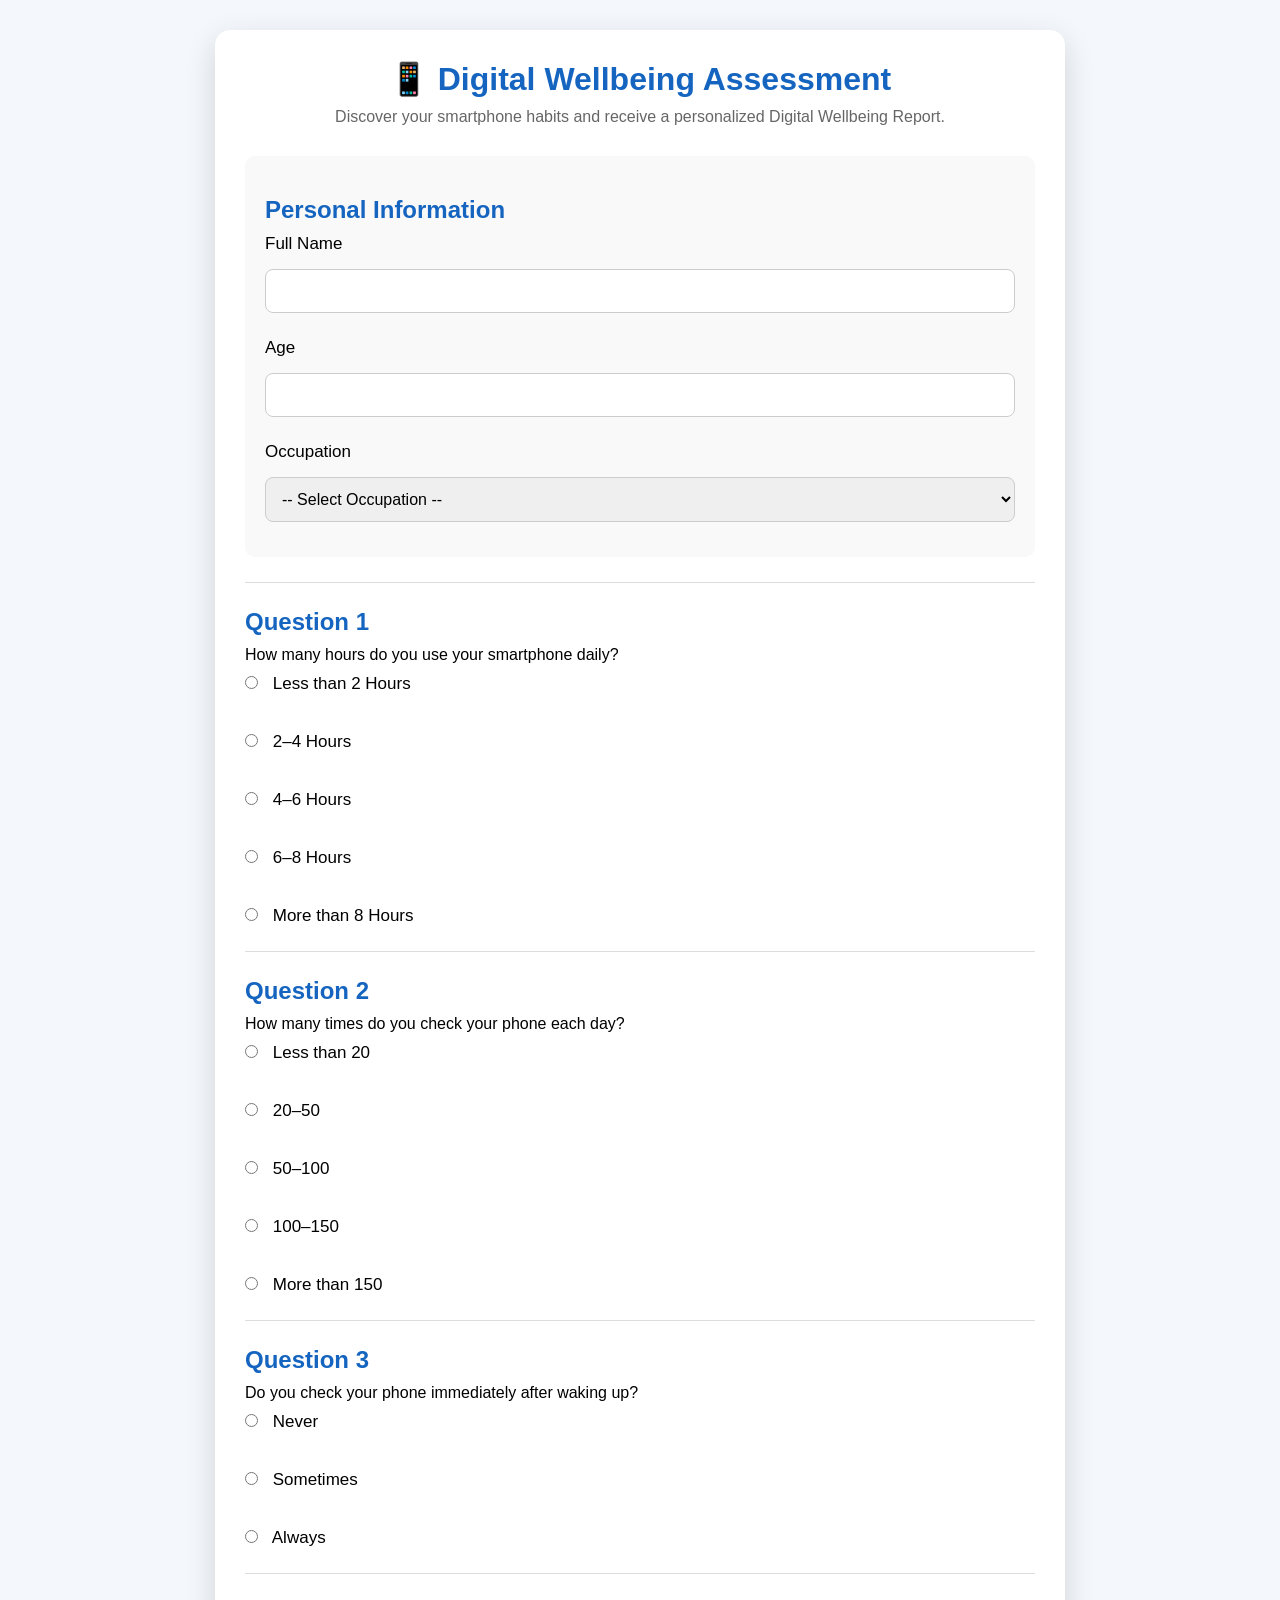
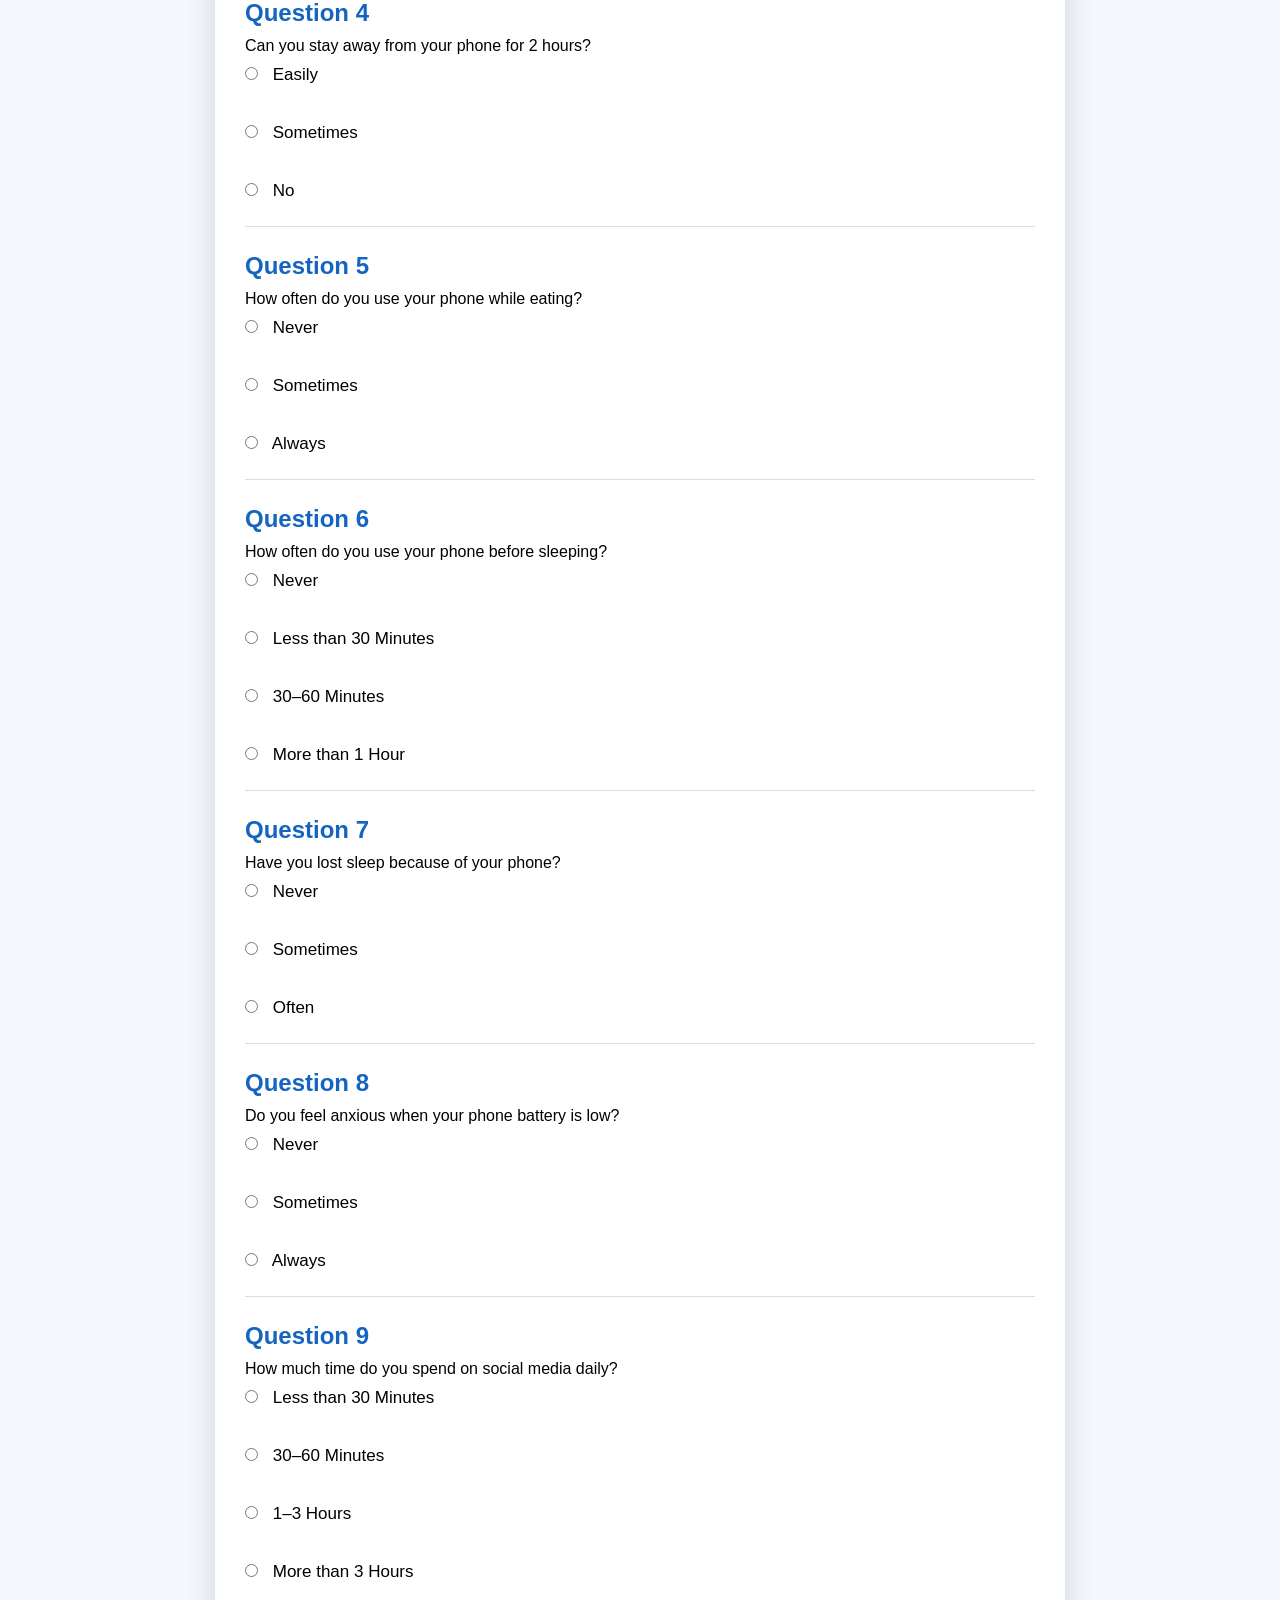
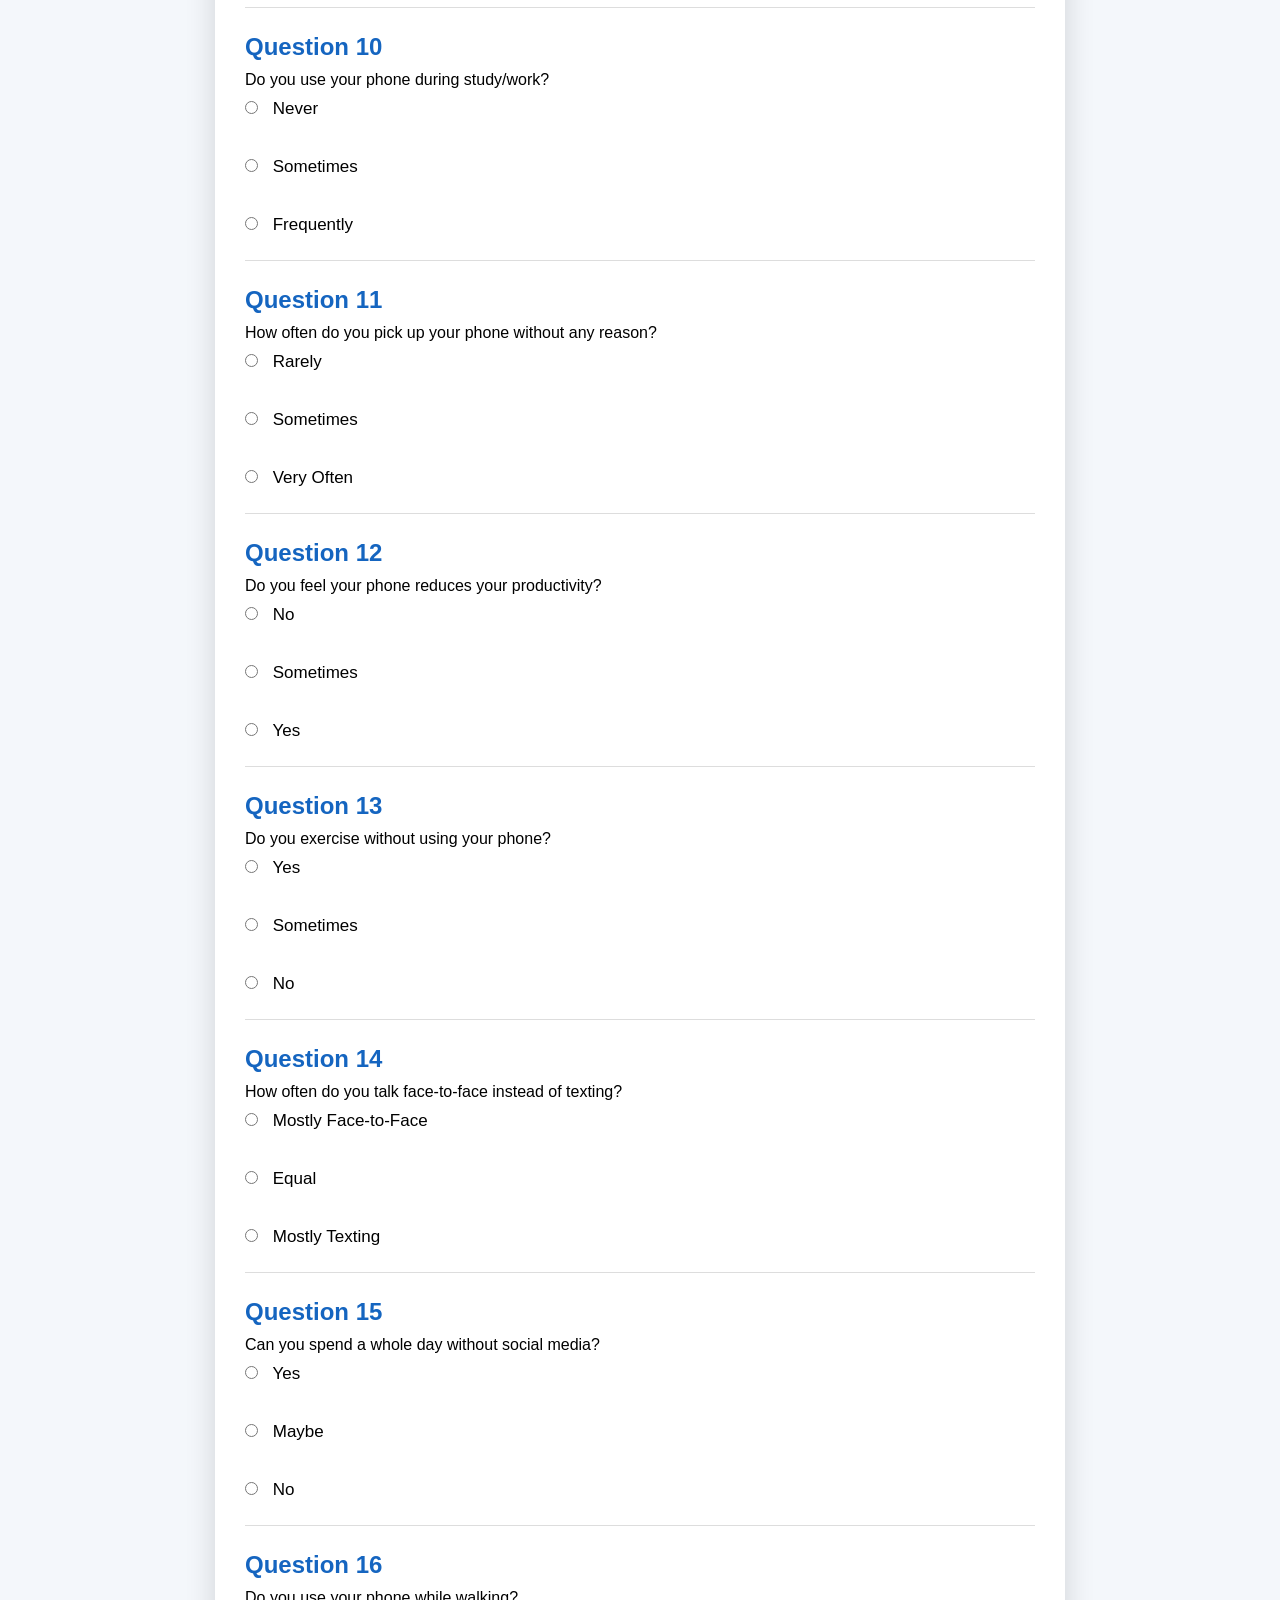
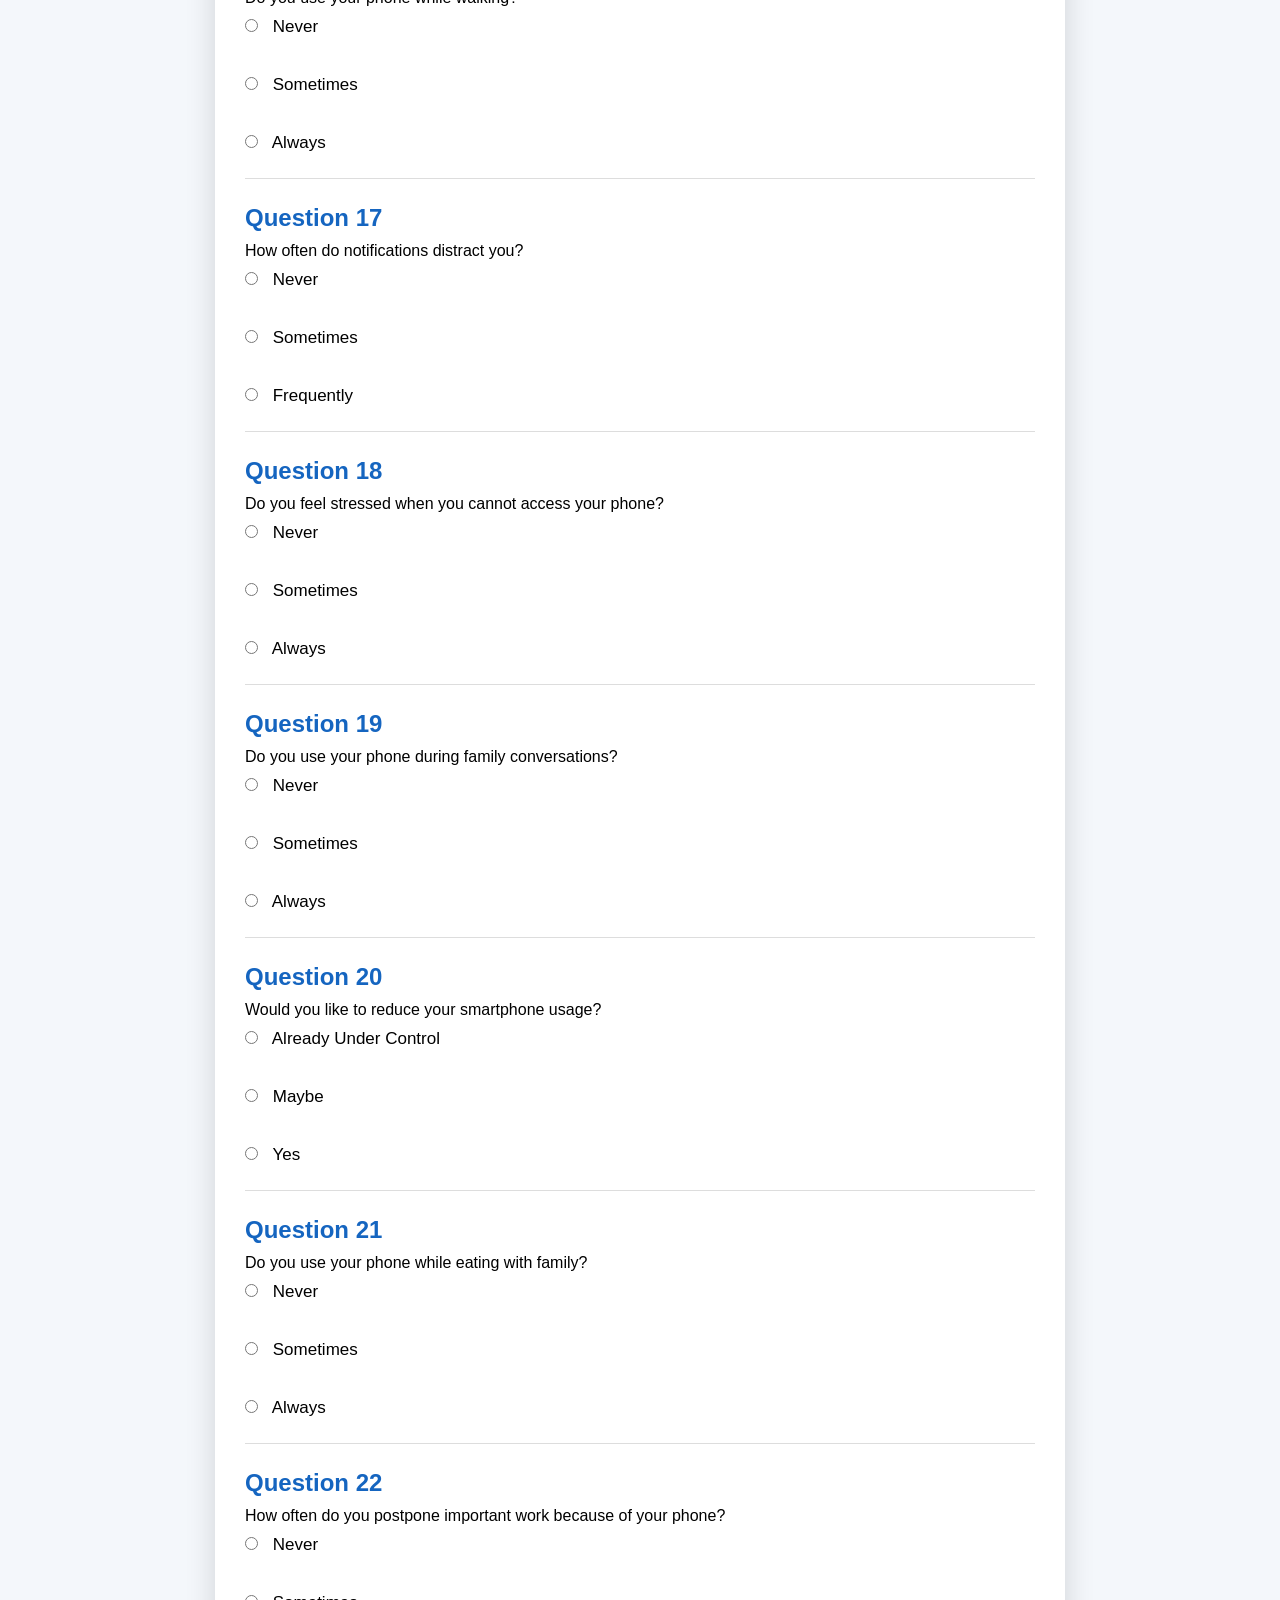
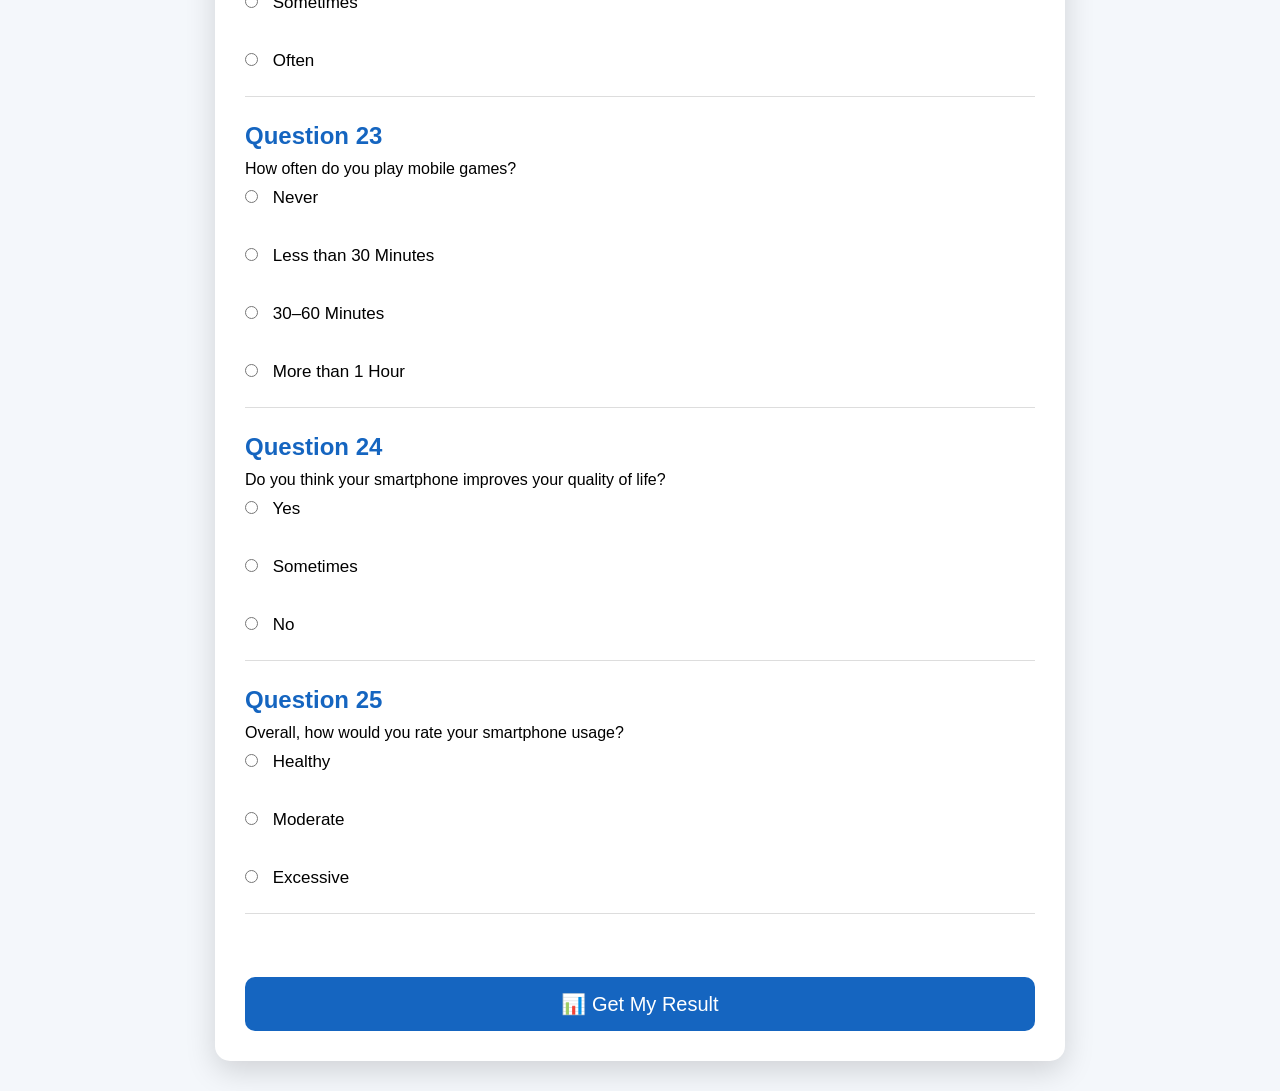
==== commit f1ecbaf1: "Update digital-wellbeing.html" ====
--- a/digital-wellbeing.html
+++ b/digital-wellbeing.html
@@ -1,6 +1,8 @@
 <!DOCTYPE html>
 <html lang="en">
+
 <head>
+
 <meta charset="UTF-8">
 <meta name="viewport" content="width=device-width, initial-scale=1.0">
 
@@ -10,30 +12,369 @@
 <meta http-equiv="Expires" content="0">
 
 <title>Digital Wellbeing Assessment</title>
-<link rel="stylesheet" href="digital-style.css">
+
+<link rel="stylesheet" href="digital-style.css?v=4">
+
 </head>
+
 <body>
 
-<!--
-IMPORTANT:
-Use the same questionnaire body you already have (Questions 1–25).
-The only required HTML changes are:
-1. <form id="surveyForm" onsubmit="return false;">
-2. <script src="digital-script.js?v=4"></script>
-3. The cache-control meta tags above.
--->
-
-<form id="surveyForm" onsubmit="return false;">
-<!-- Paste your existing Personal Information section and Questions 1–25 here -->
+<div class="container">
+
+<h1>📱 Digital Wellbeing Assessment</h1>
+
+<p class="subtitle">
+Discover your smartphone habits and receive a personalized Digital Wellbeing Report.
+</p>
+
+<form id="surveyForm" onsubmit="return false;" autocomplete="off">
+
+<div class="card">
+
+<h2>Personal Information</h2>
+
+<label for="name">Full Name</label>
+<input type="text" id="name" required>
+
+<label for="age">Age</label>
+<input type="number" id="age" min="1" max="120" required>
+
+<label for="occupation">Occupation</label>
+
+<select id="occupation" required>
+
+<option value="">-- Select Occupation --</option>
+
+<option>Student</option>
+
+<option>Teacher</option>
+
+<option>Working Professional</option>
+
+<option>Business</option>
+
+<option>Other</option>
+
+</select>
+
+</div>
+
+<hr>
+
+<h2>Question 1</h2>
+
+<p>How many hours do you use your smartphone daily?</p>
+
+<label><input type="radio" name="q1" value="0"> Less than 2 Hours</label><br>
+
+<label><input type="radio" name="q1" value="1"> 2–4 Hours</label><br>
+
+<label><input type="radio" name="q1" value="2"> 4–6 Hours</label><br>
+
+<label><input type="radio" name="q1" value="3"> 6–8 Hours</label><br>
+
+<label><input type="radio" name="q1" value="4"> More than 8 Hours</label>
+
+<hr>
+<h2>Question 2</h2>
+
+<p>How many times do you check your phone each day?</p>
+
+<label><input type="radio" name="q2" value="0"> Less than 20</label><br>
+
+<label><input type="radio" name="q2" value="1"> 20–50</label><br>
+
+<label><input type="radio" name="q2" value="2"> 50–100</label><br>
+
+<label><input type="radio" name="q2" value="3"> 100–150</label><br>
+
+<label><input type="radio" name="q2" value="4"> More than 150</label>
+
+<hr>
+
+<h2>Question 3</h2>
+
+<p>Do you check your phone immediately after waking up?</p>
+
+<label><input type="radio" name="q3" value="0"> Never</label><br>
+
+<label><input type="radio" name="q3" value="2"> Sometimes</label><br>
+
+<label><input type="radio" name="q3" value="4"> Always</label>
+
+<hr>
+
+<h2>Question 4</h2>
+
+<p>Can you stay away from your phone for 2 hours?</p>
+
+<label><input type="radio" name="q4" value="0"> Easily</label><br>
+
+<label><input type="radio" name="q4" value="2"> Sometimes</label><br>
+
+<label><input type="radio" name="q4" value="4"> No</label>
+
+<hr>
+
+<h2>Question 5</h2>
+
+<p>How often do you use your phone while eating?</p>
+
+<label><input type="radio" name="q5" value="0"> Never</label><br>
+
+<label><input type="radio" name="q5" value="2"> Sometimes</label><br>
+
+<label><input type="radio" name="q5" value="4"> Always</label>
+
+<hr>
+
+<h2>Question 6</h2>
+
+<p>How often do you use your phone before sleeping?</p>
+
+<label><input type="radio" name="q6" value="0"> Never</label><br>
+
+<label><input type="radio" name="q6" value="1"> Less than 30 Minutes</label><br>
+
+<label><input type="radio" name="q6" value="2"> 30–60 Minutes</label><br>
+
+<label><input type="radio" name="q6" value="4"> More than 1 Hour</label>
+
+<hr>
+
+<h2>Question 7</h2>
+
+<p>Have you lost sleep because of your phone?</p>
+
+<label><input type="radio" name="q7" value="0"> Never</label><br>
+
+<label><input type="radio" name="q7" value="2"> Sometimes</label><br>
+
+<label><input type="radio" name="q7" value="4"> Often</label>
+
+<hr>
+
+<h2>Question 8</h2>
+
+<p>Do you feel anxious when your phone battery is low?</p>
+
+<label><input type="radio" name="q8" value="0"> Never</label><br>
+
+<label><input type="radio" name="q8" value="2"> Sometimes</label><br>
+
+<label><input type="radio" name="q8" value="4"> Always</label>
+
+<hr>
+<h2>Question 9</h2>
+
+<p>How much time do you spend on social media daily?</p>
+
+<label><input type="radio" name="q9" value="0"> Less than 30 Minutes</label><br>
+
+<label><input type="radio" name="q9" value="1"> 30–60 Minutes</label><br>
+
+<label><input type="radio" name="q9" value="2"> 1–3 Hours</label><br>
+
+<label><input type="radio" name="q9" value="4"> More than 3 Hours</label>
+
+<hr>
+
+<h2>Question 10</h2>
+
+<p>Do you use your phone during study/work?</p>
+
+<label><input type="radio" name="q10" value="0"> Never</label><br>
+
+<label><input type="radio" name="q10" value="2"> Sometimes</label><br>
+
+<label><input type="radio" name="q10" value="4"> Frequently</label>
+
+<hr>
+
+<h2>Question 11</h2>
+
+<p>How often do you pick up your phone without any reason?</p>
+
+<label><input type="radio" name="q11" value="0"> Rarely</label><br>
+
+<label><input type="radio" name="q11" value="2"> Sometimes</label><br>
+
+<label><input type="radio" name="q11" value="4"> Very Often</label>
+
+<hr>
+
+<h2>Question 12</h2>
+
+<p>Do you feel your phone reduces your productivity?</p>
+
+<label><input type="radio" name="q12" value="0"> No</label><br>
+
+<label><input type="radio" name="q12" value="2"> Sometimes</label><br>
+
+<label><input type="radio" name="q12" value="4"> Yes</label>
+
+<hr>
+
+<h2>Question 13</h2>
+
+<p>Do you exercise without using your phone?</p>
+
+<label><input type="radio" name="q13" value="0"> Yes</label><br>
+
+<label><input type="radio" name="q13" value="2"> Sometimes</label><br>
+
+<label><input type="radio" name="q13" value="4"> No</label>
+
+<hr>
+
+<h2>Question 14</h2>
+
+<p>How often do you talk face-to-face instead of texting?</p>
+
+<label><input type="radio" name="q14" value="0"> Mostly Face-to-Face</label><br>
+
+<label><input type="radio" name="q14" value="2"> Equal</label><br>
+
+<label><input type="radio" name="q14" value="4"> Mostly Texting</label>
+
+<hr>
+
+<h2>Question 15</h2>
+
+<p>Can you spend a whole day without social media?</p>
+
+<label><input type="radio" name="q15" value="0"> Yes</label><br>
+
+<label><input type="radio" name="q15" value="2"> Maybe</label><br>
+
+<label><input type="radio" name="q15" value="4"> No</label>
+
+<hr>
+
+<h2>Question 16</h2>
+
+<p>Do you use your phone while walking?</p>
+
+<label><input type="radio" name="q16" value="0"> Never</label><br>
+
+<label><input type="radio" name="q16" value="2"> Sometimes</label><br>
+
+<label><input type="radio" name="q16" value="4"> Always</label>
+
+<hr>
+<h2>Question 17</h2>
+
+<p>How often do notifications distract you?</p>
+
+<label><input type="radio" name="q17" value="0"> Never</label><br>
+<label><input type="radio" name="q17" value="2"> Sometimes</label><br>
+<label><input type="radio" name="q17" value="4"> Frequently</label>
+
+<hr>
+
+<h2>Question 18</h2>
+
+<p>Do you feel stressed when you cannot access your phone?</p>
+
+<label><input type="radio" name="q18" value="0"> Never</label><br>
+<label><input type="radio" name="q18" value="2"> Sometimes</label><br>
+<label><input type="radio" name="q18" value="4"> Always</label>
+
+<hr>
+
+<h2>Question 19</h2>
+
+<p>Do you use your phone during family conversations?</p>
+
+<label><input type="radio" name="q19" value="0"> Never</label><br>
+<label><input type="radio" name="q19" value="2"> Sometimes</label><br>
+<label><input type="radio" name="q19" value="4"> Always</label>
+
+<hr>
+
+<h2>Question 20</h2>
+
+<p>Would you like to reduce your smartphone usage?</p>
+
+<label><input type="radio" name="q20" value="0"> Already Under Control</label><br>
+<label><input type="radio" name="q20" value="2"> Maybe</label><br>
+<label><input type="radio" name="q20" value="4"> Yes</label>
+
+<hr>
+
+<h2>Question 21</h2>
+
+<p>Do you use your phone while eating with family?</p>
+
+<label><input type="radio" name="q21" value="0"> Never</label><br>
+<label><input type="radio" name="q21" value="2"> Sometimes</label><br>
+<label><input type="radio" name="q21" value="4"> Always</label>
+
+<hr>
+
+<h2>Question 22</h2>
+
+<p>How often do you postpone important work because of your phone?</p>
+
+<label><input type="radio" name="q22" value="0"> Never</label><br>
+<label><input type="radio" name="q22" value="2"> Sometimes</label><br>
+<label><input type="radio" name="q22" value="4"> Often</label>
+
+<hr>
+
+<h2>Question 23</h2>
+
+<p>How often do you play mobile games?</p>
+
+<label><input type="radio" name="q23" value="0"> Never</label><br>
+<label><input type="radio" name="q23" value="1"> Less than 30 Minutes</label><br>
+<label><input type="radio" name="q23" value="2"> 30–60 Minutes</label><br>
+<label><input type="radio" name="q23" value="4"> More than 1 Hour</label>
+
+<hr>
+
+<h2>Question 24</h2>
+
+<p>Do you think your smartphone improves your quality of life?</p>
+
+<label><input type="radio" name="q24" value="0"> Yes</label><br>
+<label><input type="radio" name="q24" value="2"> Sometimes</label><br>
+<label><input type="radio" name="q24" value="4"> No</label>
+
+<hr>
+
+<h2>Question 25</h2>
+
+<p>Overall, how would you rate your smartphone usage?</p>
+
+<label><input type="radio" name="q25" value="0"> Healthy</label><br>
+<label><input type="radio" name="q25" value="2"> Moderate</label><br>
+<label><input type="radio" name="q25" value="4"> Excessive</label>
+
+<hr><br>
+
+<button
+type="button"
+id="submitBtn"
+onclick="calculateScore()">
+📊 Get My Result
+</button>
+
 </form>
 
 <div id="result" class="result" style="display:none;">
+
 <h2>📱 Your Digital Wellbeing Report</h2>
+
 <h3 id="score"></h3>
+
 <h3 id="status"></h3>
+
 <p id="advice"></p>
+
 </div>
 
 <script src="digital-script.js?v=4"></script>
+
 </body>
 </html>
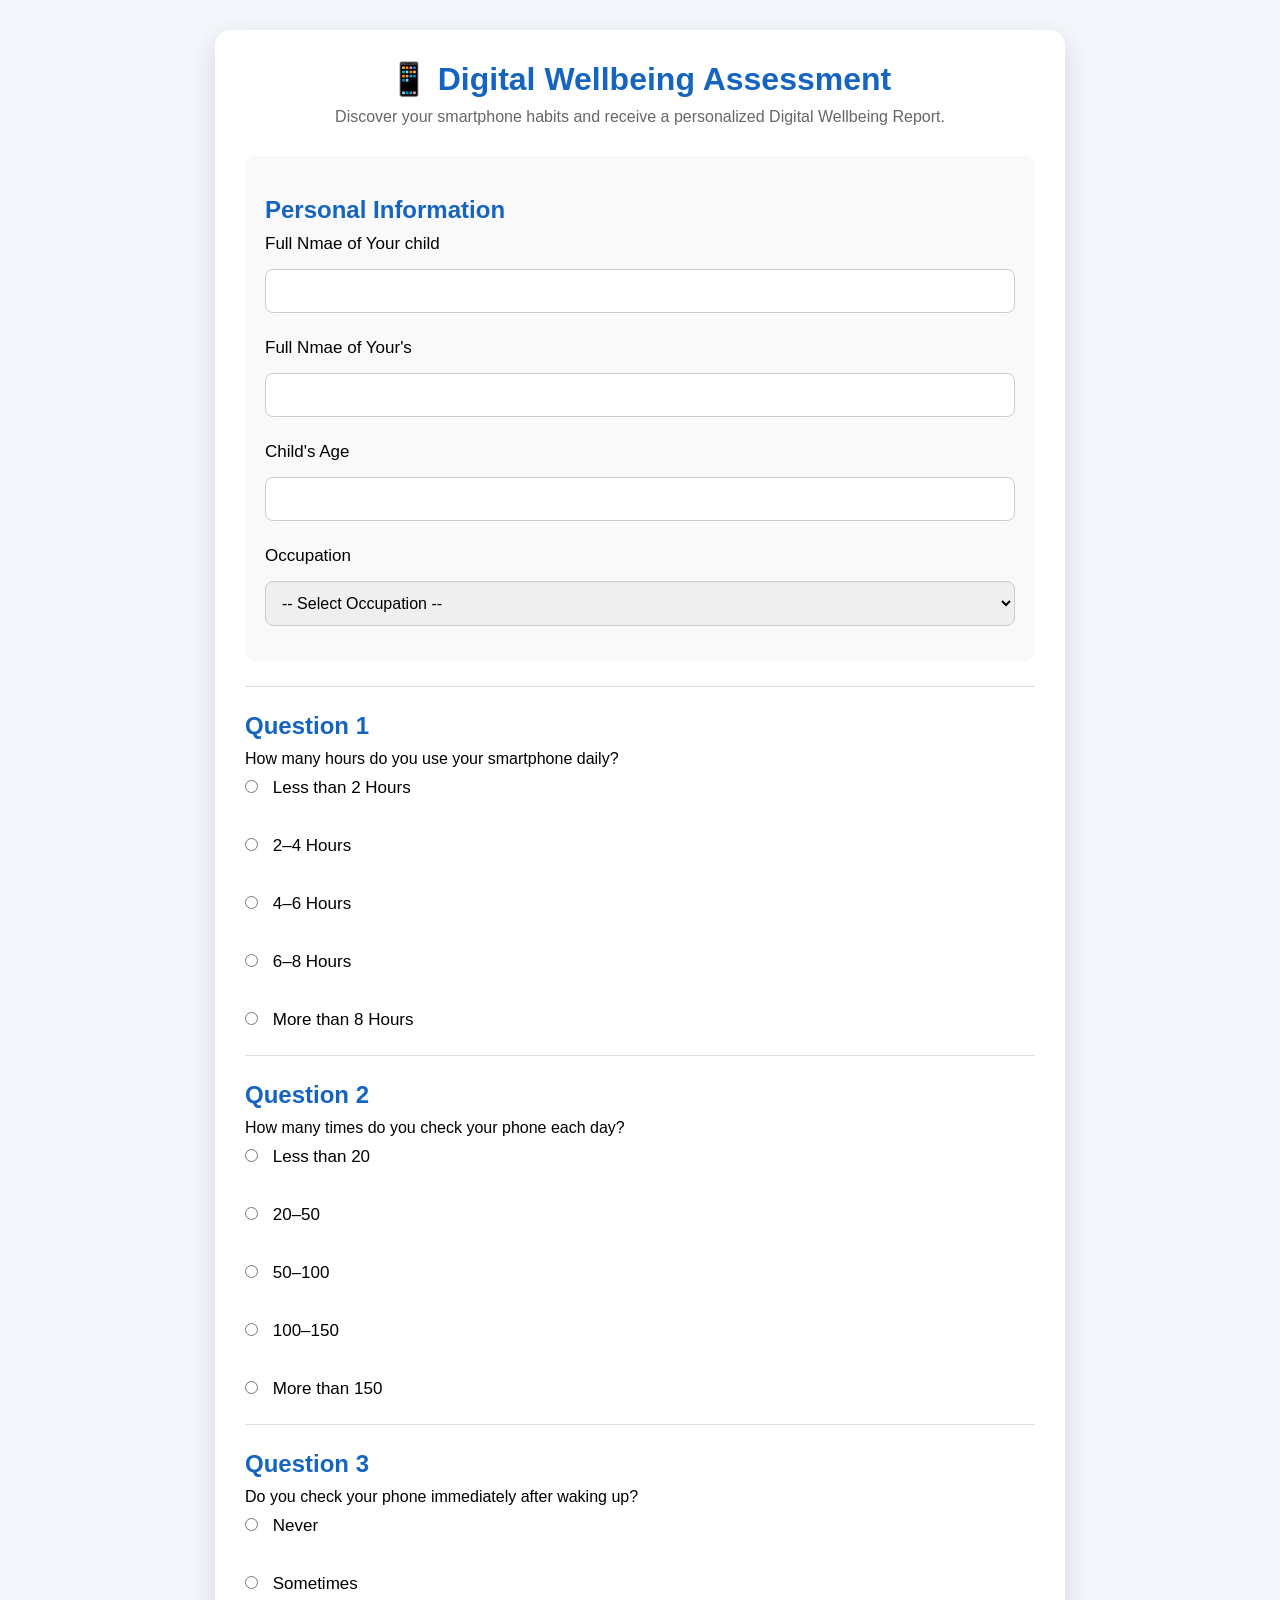
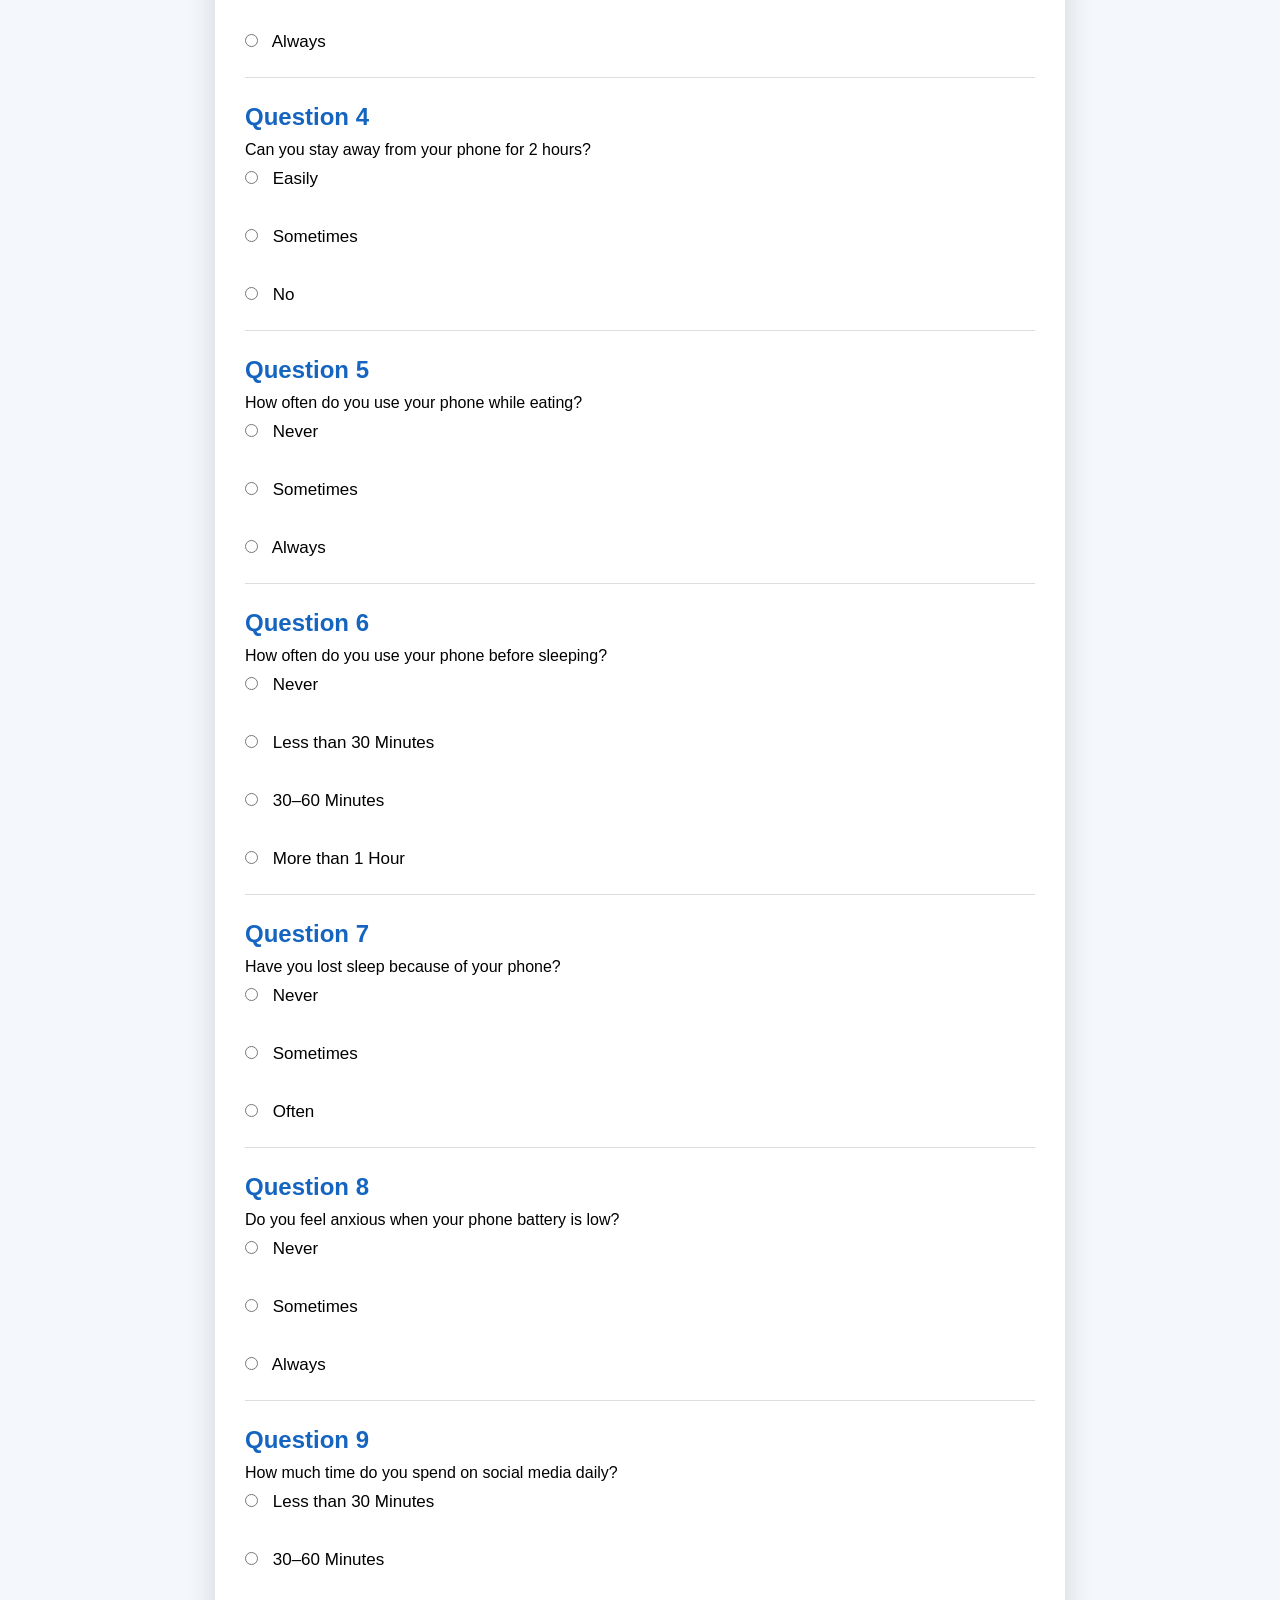
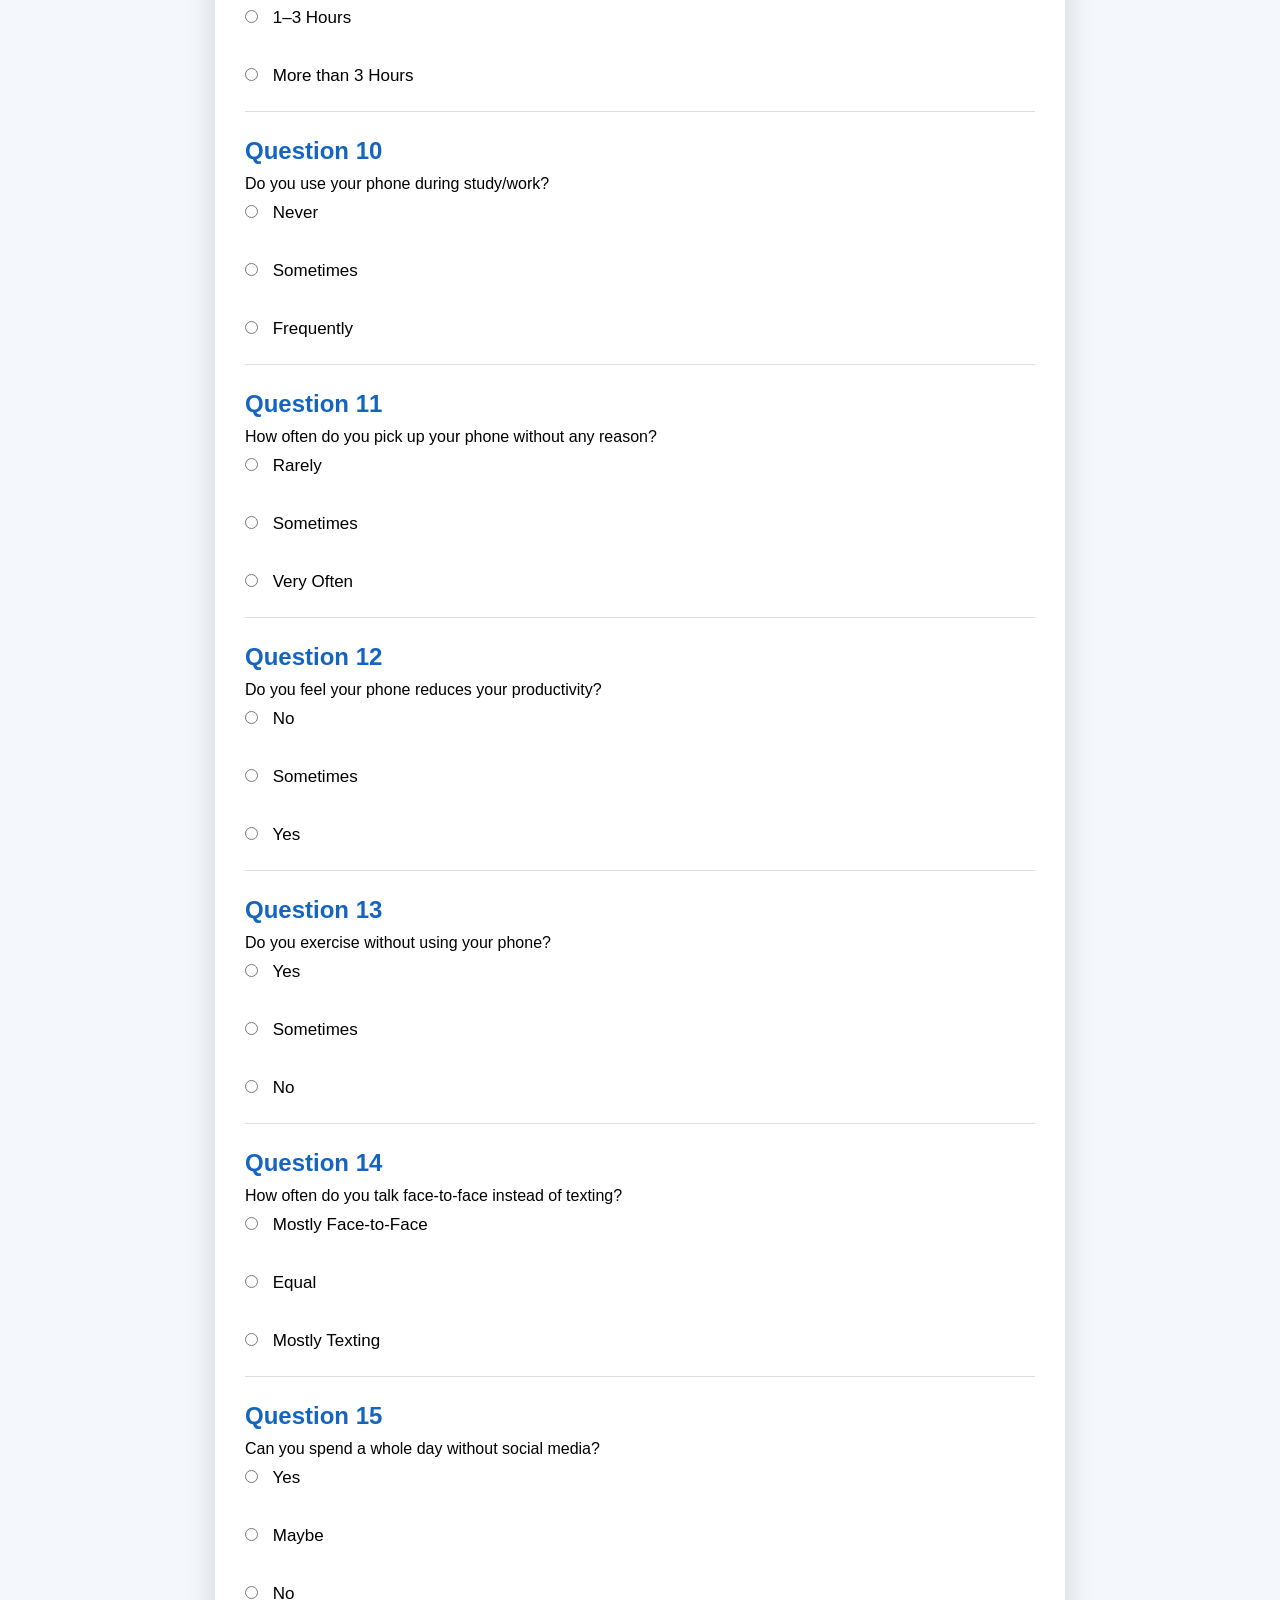
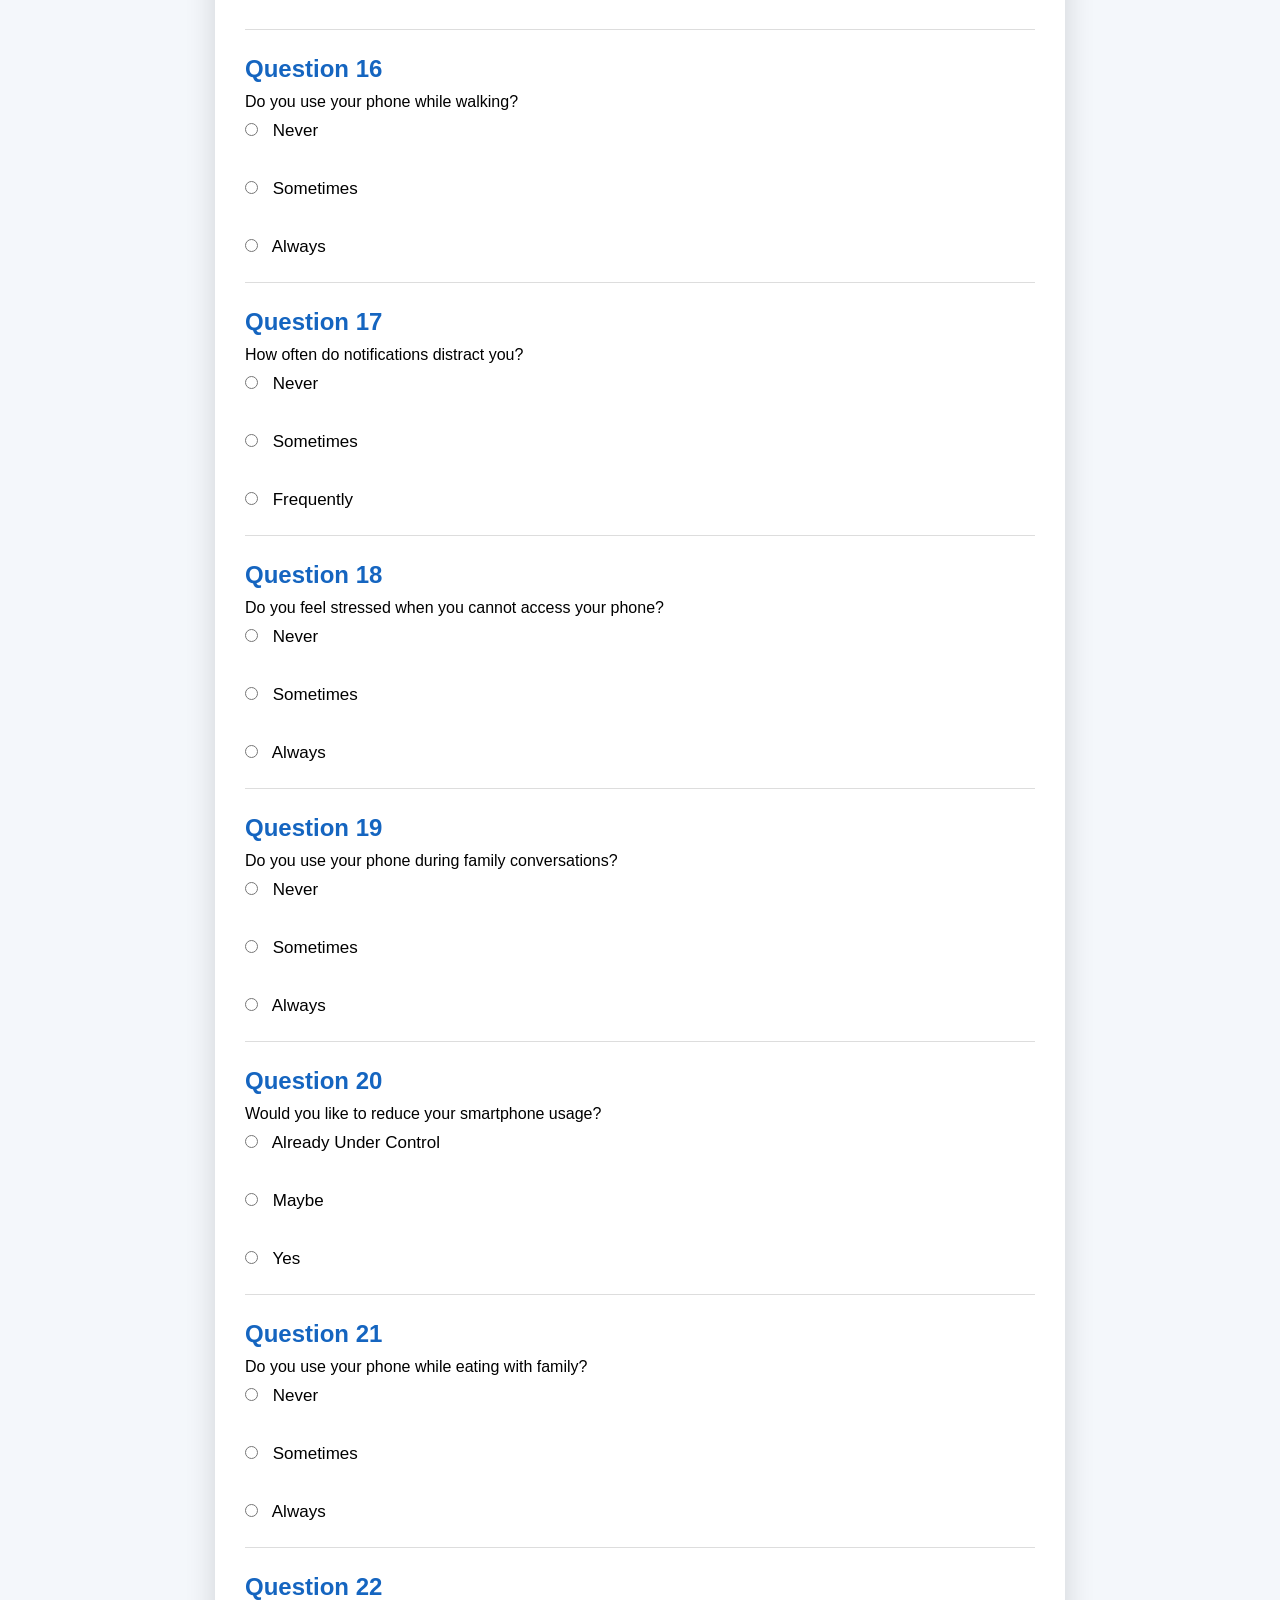
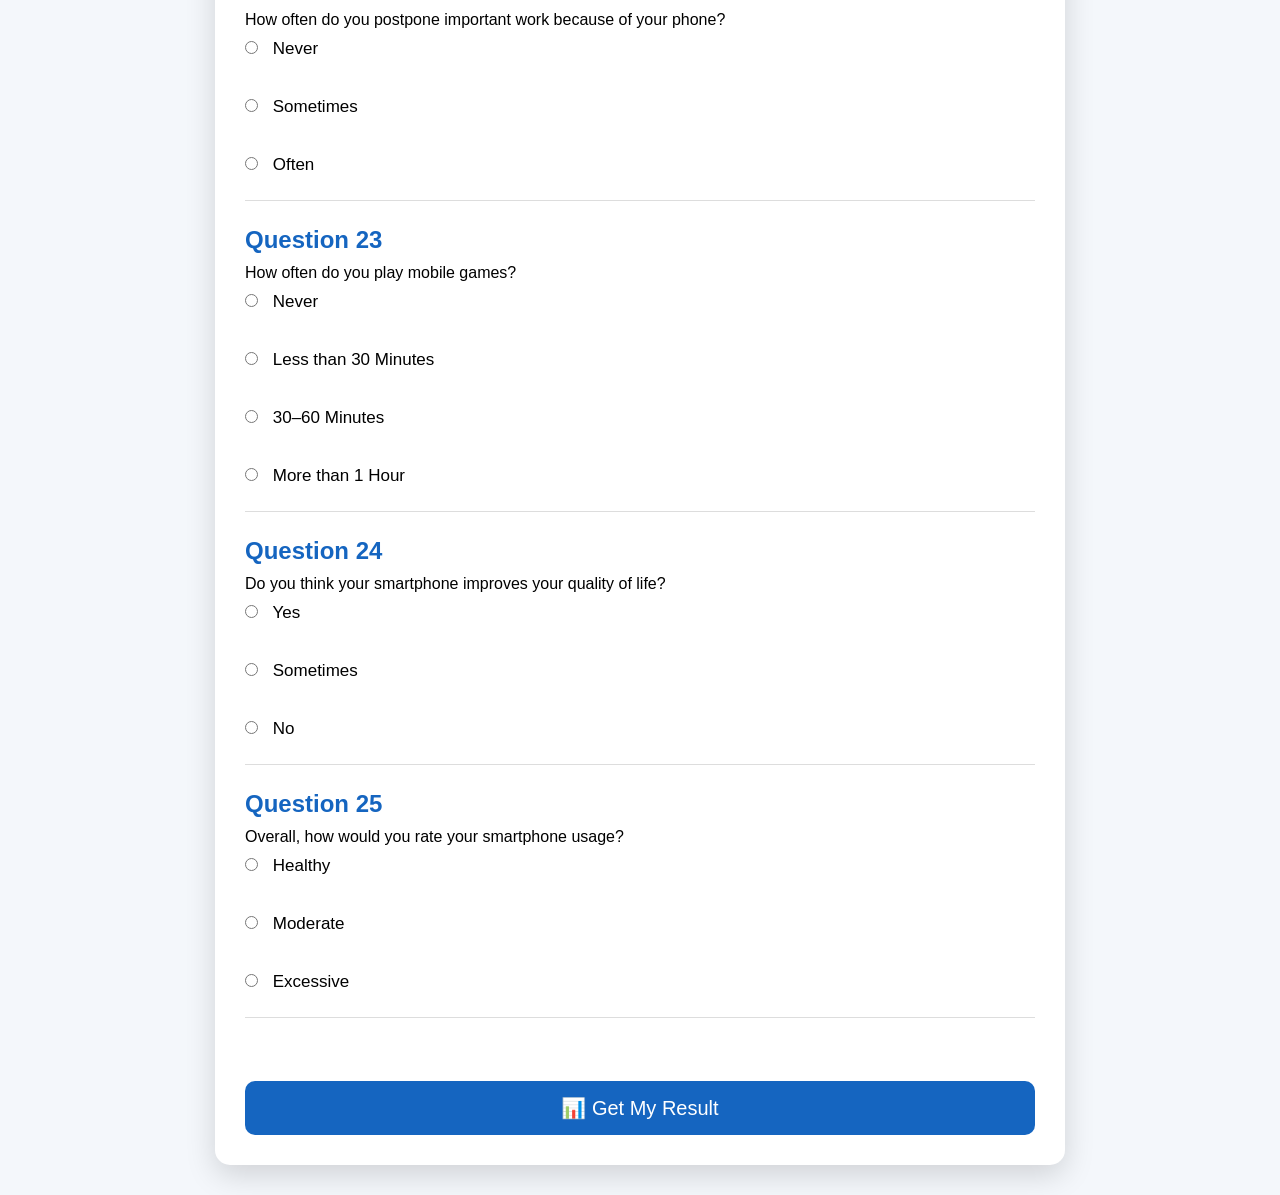
==== commit 52bce848: "Update digital-wellbeing.html" ====
--- a/digital-wellbeing.html
+++ b/digital-wellbeing.html
@@ -33,10 +33,13 @@
 
 <h2>Personal Information</h2>
 
-<label for="name">Full Name</label>
+<label for="name">Full Nmae of Your child </label>
 <input type="text" id="name" required>
 
-<label for="age">Age</label>
+<label for="name">Full Nmae of Your's </label>
+<input type="text" id="name" required>
+
+<label for="age">Child's Age</label>
 <input type="number" id="age" min="1" max="120" required>
 
 <label for="occupation">Occupation</label>
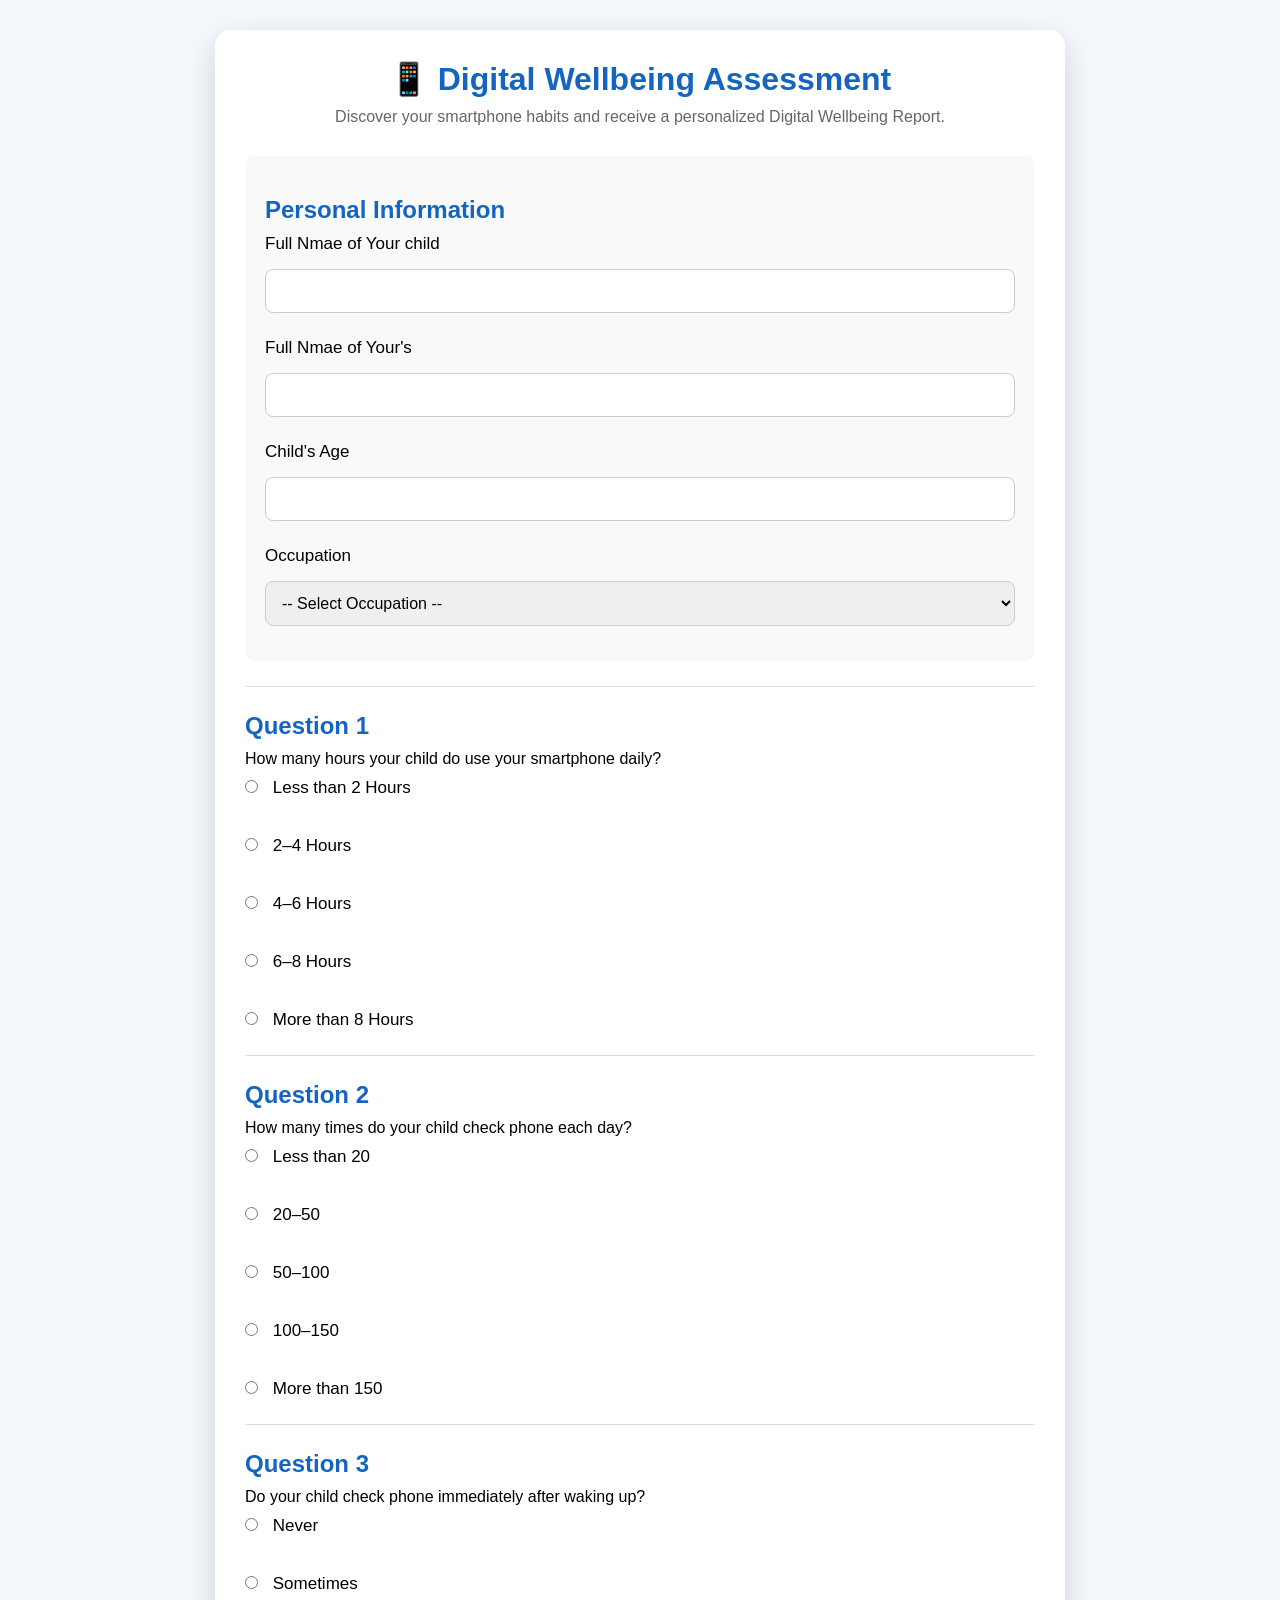
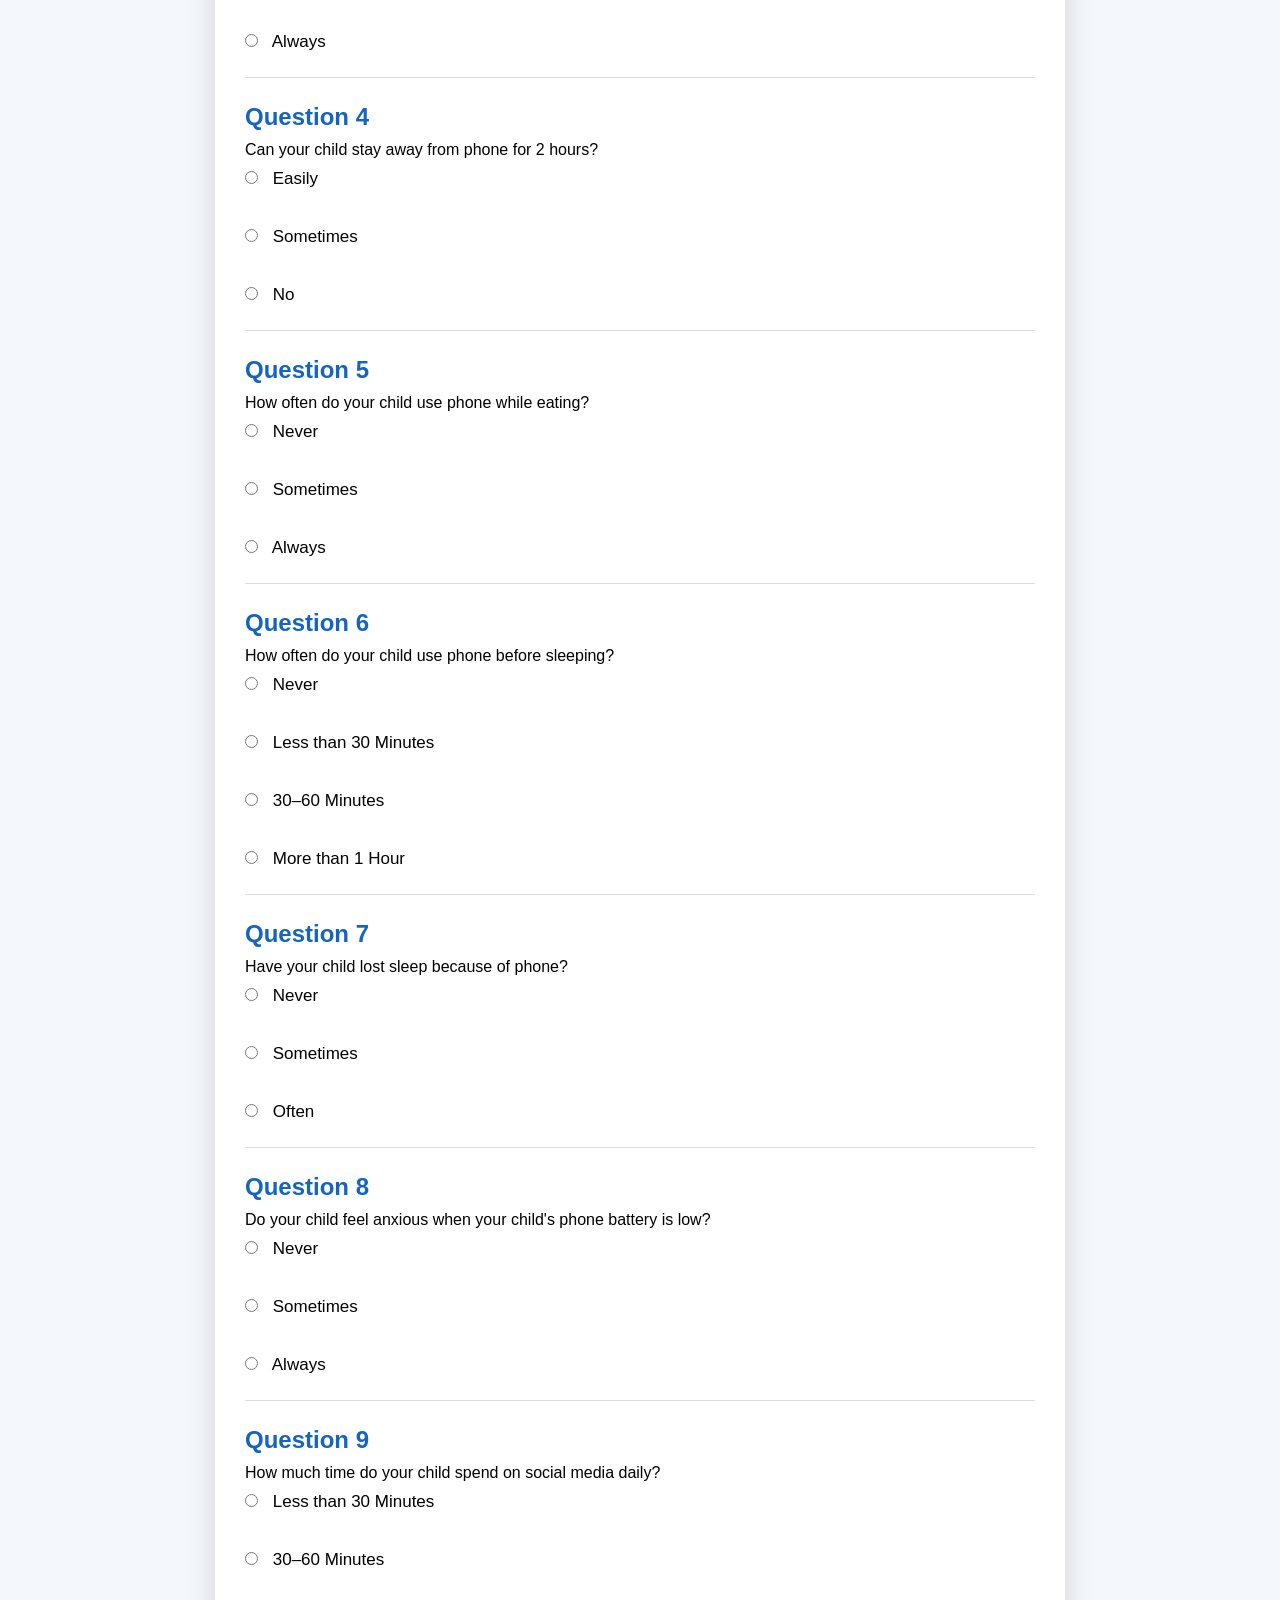
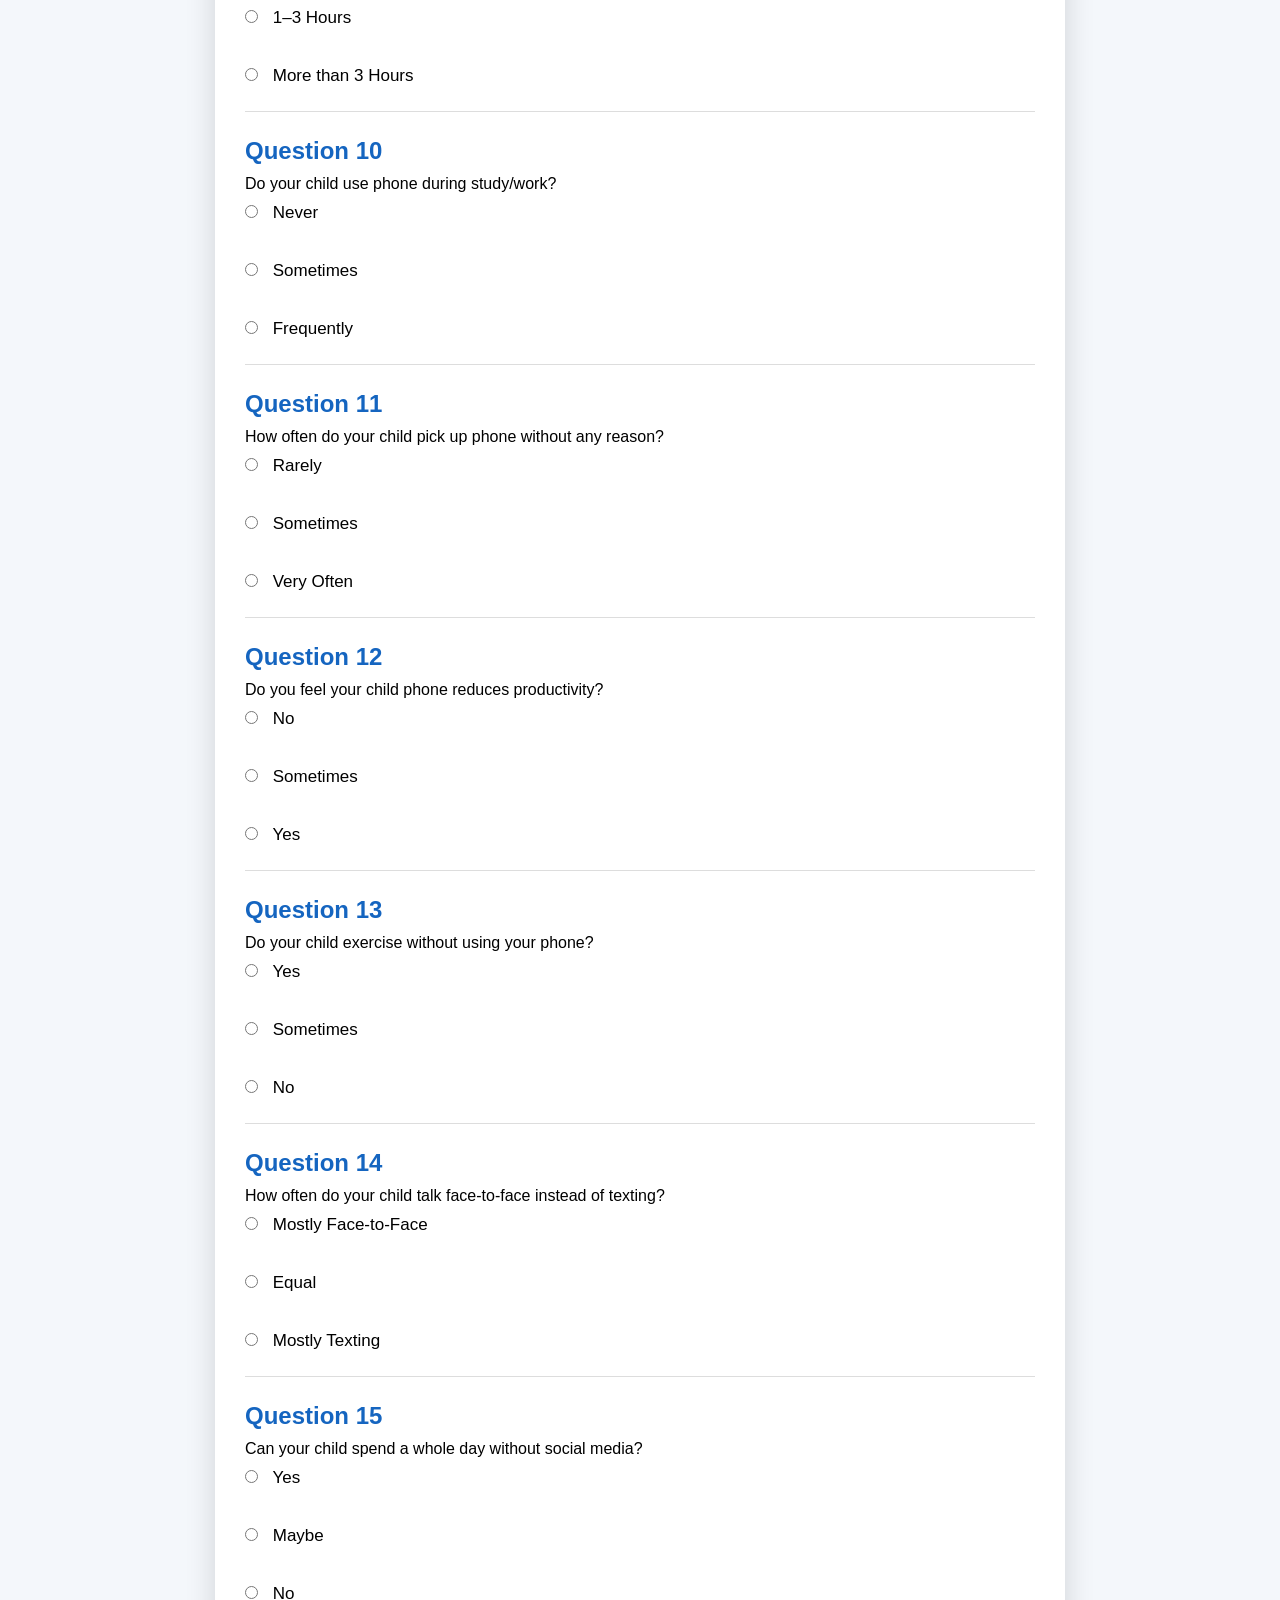
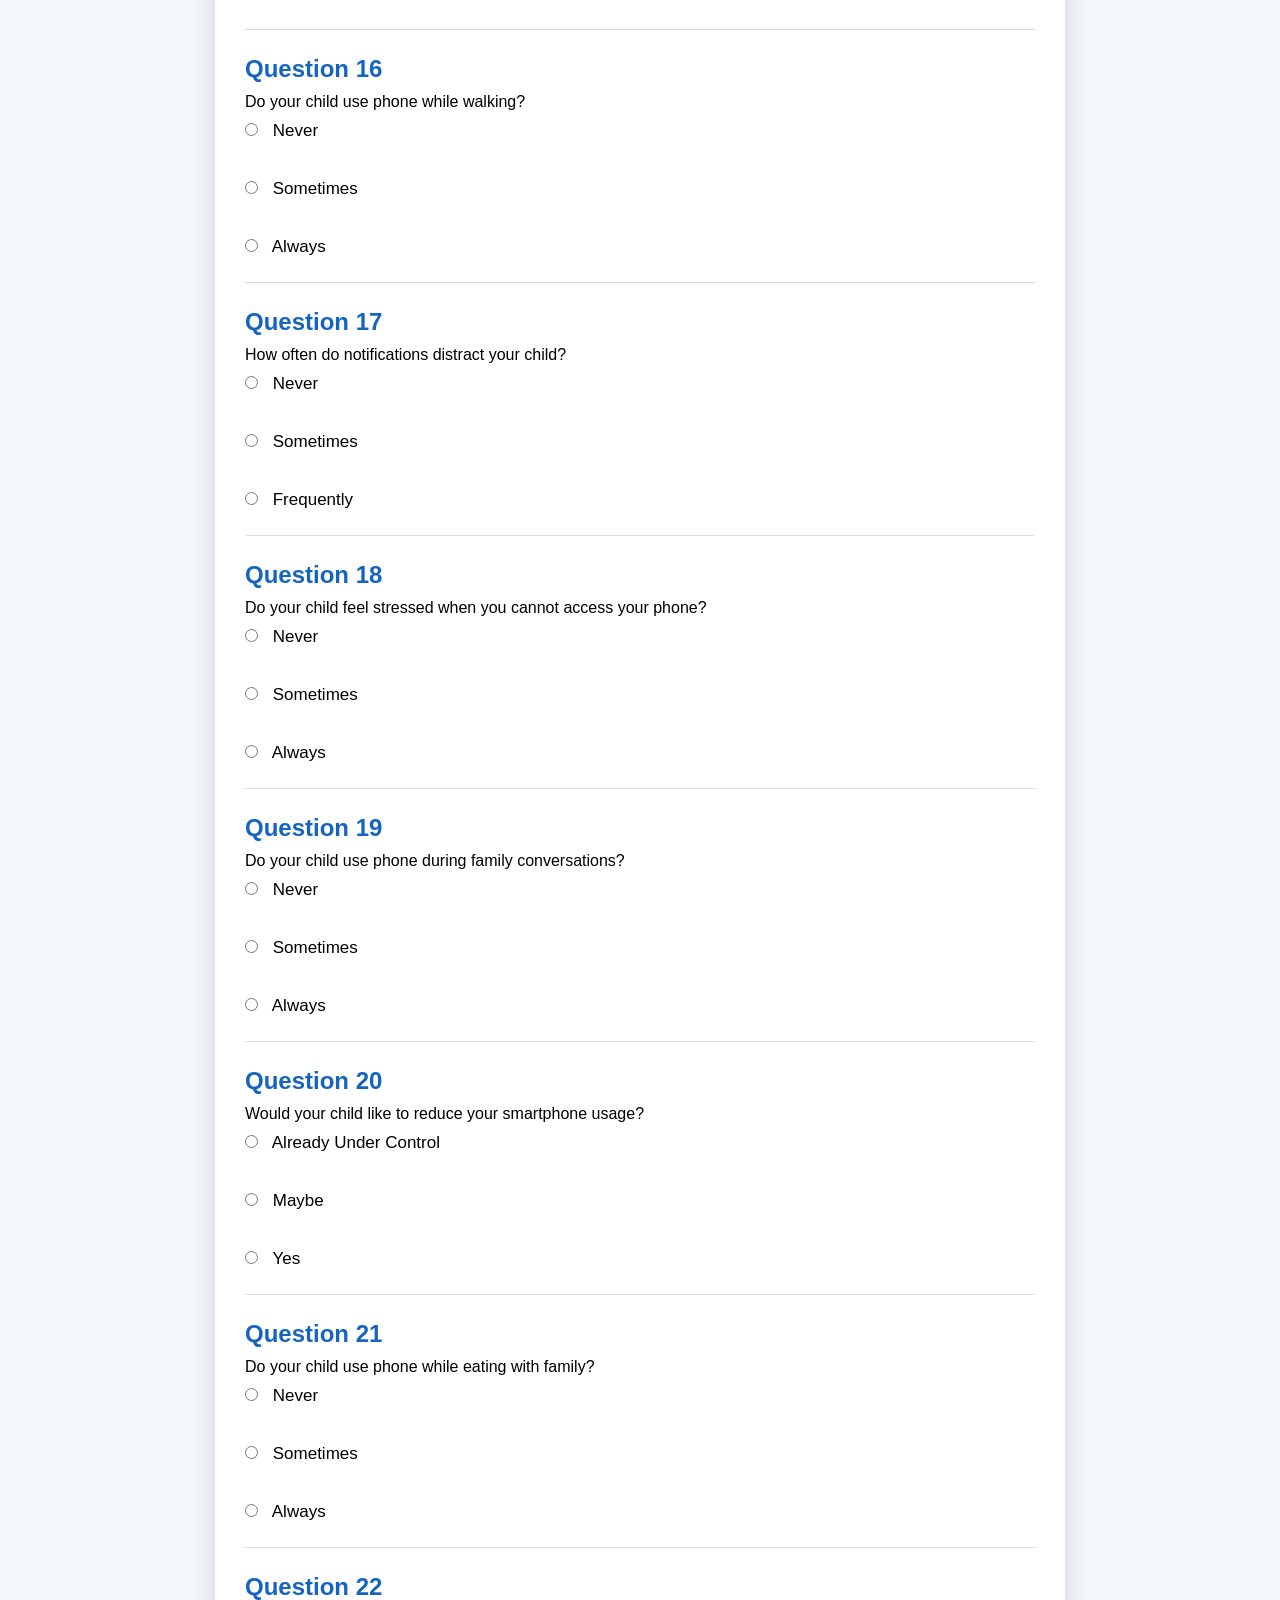
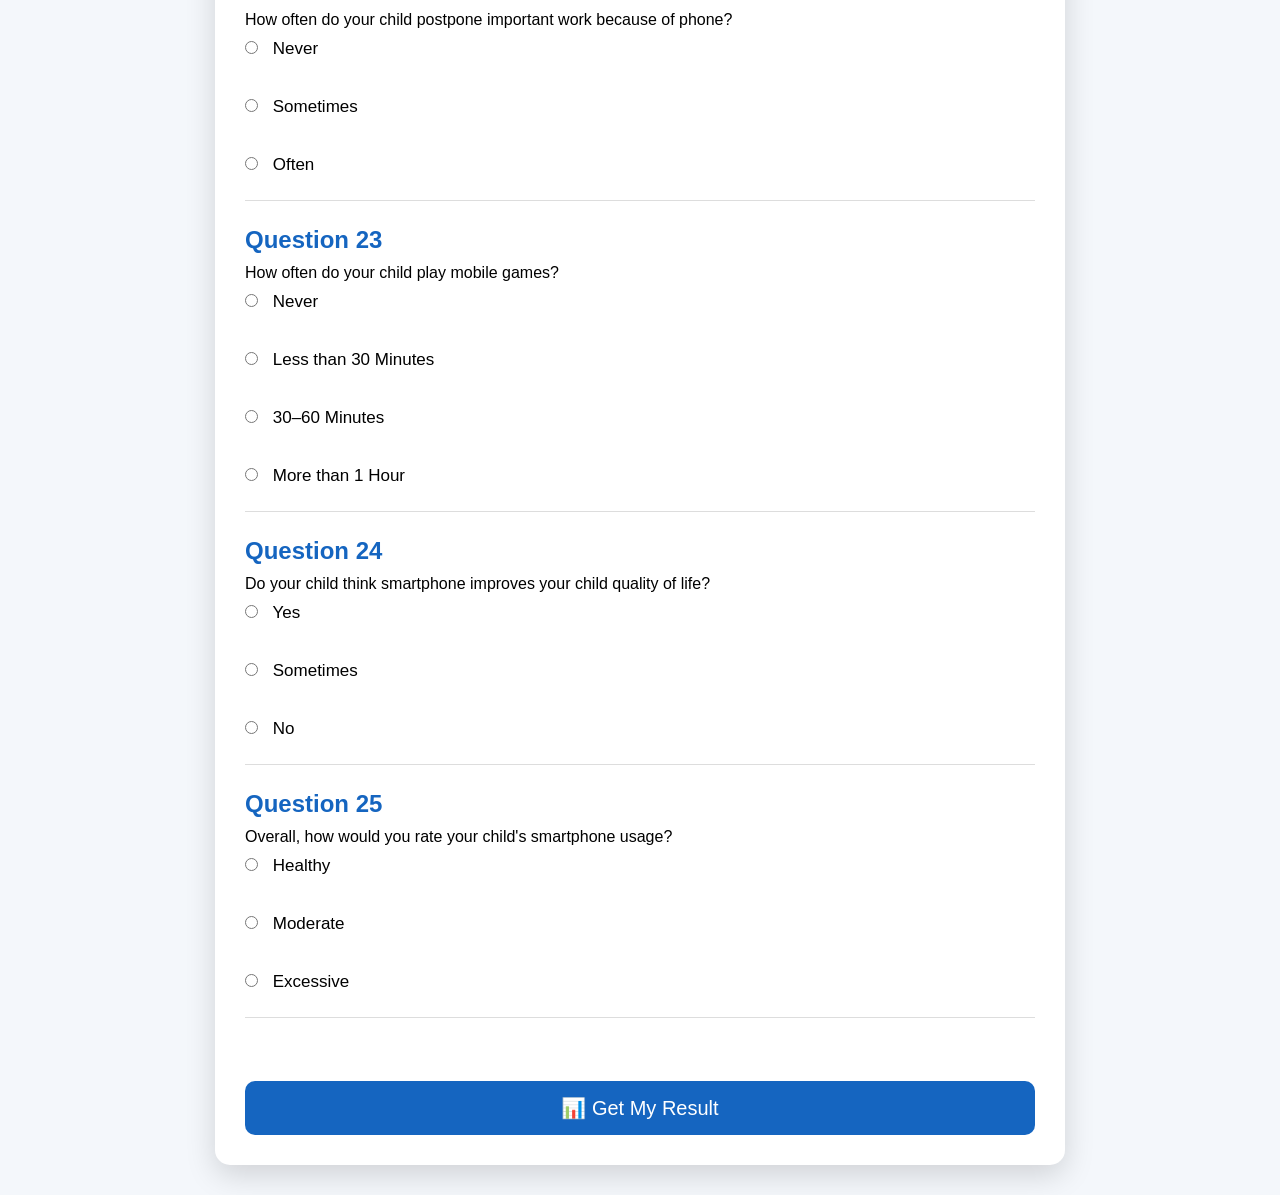
==== commit 330f3329: "Update digital-wellbeing.html" ====
--- a/digital-wellbeing.html
+++ b/digital-wellbeing.html
@@ -66,7 +66,7 @@
 
 <h2>Question 1</h2>
 
-<p>How many hours do you use your smartphone daily?</p>
+<p>How many hours your child do  use your smartphone daily?</p>
 
 <label><input type="radio" name="q1" value="0"> Less than 2 Hours</label><br>
 
@@ -81,7 +81,7 @@
 <hr>
 <h2>Question 2</h2>
 
-<p>How many times do you check your phone each day?</p>
+<p>How many times do your child check  phone each day?</p>
 
 <label><input type="radio" name="q2" value="0"> Less than 20</label><br>
 
@@ -97,7 +97,7 @@
 
 <h2>Question 3</h2>
 
-<p>Do you check your phone immediately after waking up?</p>
+<p>Do your child check  phone immediately after waking up?</p>
 
 <label><input type="radio" name="q3" value="0"> Never</label><br>
 
@@ -109,7 +109,7 @@
 
 <h2>Question 4</h2>
 
-<p>Can you stay away from your phone for 2 hours?</p>
+<p>Can your child stay away from  phone for 2 hours?</p>
 
 <label><input type="radio" name="q4" value="0"> Easily</label><br>
 
@@ -121,7 +121,7 @@
 
 <h2>Question 5</h2>
 
-<p>How often do you use your phone while eating?</p>
+<p>How often do your child use phone while eating?</p>
 
 <label><input type="radio" name="q5" value="0"> Never</label><br>
 
@@ -133,7 +133,7 @@
 
 <h2>Question 6</h2>
 
-<p>How often do you use your phone before sleeping?</p>
+<p>How often do your child use  phone before sleeping?</p>
 
 <label><input type="radio" name="q6" value="0"> Never</label><br>
 
@@ -147,7 +147,7 @@
 
 <h2>Question 7</h2>
 
-<p>Have you lost sleep because of your phone?</p>
+<p>Have your child lost sleep because of  phone?</p>
 
 <label><input type="radio" name="q7" value="0"> Never</label><br>
 
@@ -159,7 +159,7 @@
 
 <h2>Question 8</h2>
 
-<p>Do you feel anxious when your phone battery is low?</p>
+<p>Do your child feel anxious when your child's phone battery is low?</p>
 
 <label><input type="radio" name="q8" value="0"> Never</label><br>
 
@@ -170,7 +170,7 @@
 <hr>
 <h2>Question 9</h2>
 
-<p>How much time do you spend on social media daily?</p>
+<p>How much time do your child spend on social media daily?</p>
 
 <label><input type="radio" name="q9" value="0"> Less than 30 Minutes</label><br>
 
@@ -184,7 +184,7 @@
 
 <h2>Question 10</h2>
 
-<p>Do you use your phone during study/work?</p>
+<p>Do your child use  phone during study/work?</p>
 
 <label><input type="radio" name="q10" value="0"> Never</label><br>
 
@@ -196,7 +196,7 @@
 
 <h2>Question 11</h2>
 
-<p>How often do you pick up your phone without any reason?</p>
+<p>How often do your child pick up  phone without any reason?</p>
 
 <label><input type="radio" name="q11" value="0"> Rarely</label><br>
 
@@ -208,7 +208,7 @@
 
 <h2>Question 12</h2>
 
-<p>Do you feel your phone reduces your productivity?</p>
+<p>Do you feel your child phone reduces productivity?</p>
 
 <label><input type="radio" name="q12" value="0"> No</label><br>
 
@@ -220,7 +220,7 @@
 
 <h2>Question 13</h2>
 
-<p>Do you exercise without using your phone?</p>
+<p>Do your child exercise without using your phone?</p>
 
 <label><input type="radio" name="q13" value="0"> Yes</label><br>
 
@@ -232,7 +232,7 @@
 
 <h2>Question 14</h2>
 
-<p>How often do you talk face-to-face instead of texting?</p>
+<p>How often do your child talk face-to-face instead of texting?</p>
 
 <label><input type="radio" name="q14" value="0"> Mostly Face-to-Face</label><br>
 
@@ -244,7 +244,7 @@
 
 <h2>Question 15</h2>
 
-<p>Can you spend a whole day without social media?</p>
+<p>Can your child spend a whole day without social media?</p>
 
 <label><input type="radio" name="q15" value="0"> Yes</label><br>
 
@@ -256,7 +256,7 @@
 
 <h2>Question 16</h2>
 
-<p>Do you use your phone while walking?</p>
+<p>Do your child use  phone while walking?</p>
 
 <label><input type="radio" name="q16" value="0"> Never</label><br>
 
@@ -267,7 +267,7 @@
 <hr>
 <h2>Question 17</h2>
 
-<p>How often do notifications distract you?</p>
+<p>How often do notifications distract your child?</p>
 
 <label><input type="radio" name="q17" value="0"> Never</label><br>
 <label><input type="radio" name="q17" value="2"> Sometimes</label><br>
@@ -277,7 +277,7 @@
 
 <h2>Question 18</h2>
 
-<p>Do you feel stressed when you cannot access your phone?</p>
+<p>Do your child feel stressed when you cannot access your phone?</p>
 
 <label><input type="radio" name="q18" value="0"> Never</label><br>
 <label><input type="radio" name="q18" value="2"> Sometimes</label><br>
@@ -287,7 +287,7 @@
 
 <h2>Question 19</h2>
 
-<p>Do you use your phone during family conversations?</p>
+<p>Do your child use  phone during family conversations?</p>
 
 <label><input type="radio" name="q19" value="0"> Never</label><br>
 <label><input type="radio" name="q19" value="2"> Sometimes</label><br>
@@ -297,7 +297,7 @@
 
 <h2>Question 20</h2>
 
-<p>Would you like to reduce your smartphone usage?</p>
+<p>Would your child like to reduce your smartphone usage?</p>
 
 <label><input type="radio" name="q20" value="0"> Already Under Control</label><br>
 <label><input type="radio" name="q20" value="2"> Maybe</label><br>
@@ -307,7 +307,7 @@
 
 <h2>Question 21</h2>
 
-<p>Do you use your phone while eating with family?</p>
+<p>Do your child use  phone while eating with family?</p>
 
 <label><input type="radio" name="q21" value="0"> Never</label><br>
 <label><input type="radio" name="q21" value="2"> Sometimes</label><br>
@@ -317,7 +317,7 @@
 
 <h2>Question 22</h2>
 
-<p>How often do you postpone important work because of your phone?</p>
+<p>How often do your child postpone important work because of phone?</p>
 
 <label><input type="radio" name="q22" value="0"> Never</label><br>
 <label><input type="radio" name="q22" value="2"> Sometimes</label><br>
@@ -327,7 +327,7 @@
 
 <h2>Question 23</h2>
 
-<p>How often do you play mobile games?</p>
+<p>How often do your child play mobile games?</p>
 
 <label><input type="radio" name="q23" value="0"> Never</label><br>
 <label><input type="radio" name="q23" value="1"> Less than 30 Minutes</label><br>
@@ -338,7 +338,7 @@
 
 <h2>Question 24</h2>
 
-<p>Do you think your smartphone improves your quality of life?</p>
+<p>Do your child think  smartphone improves your child quality of life?</p>
 
 <label><input type="radio" name="q24" value="0"> Yes</label><br>
 <label><input type="radio" name="q24" value="2"> Sometimes</label><br>
@@ -348,7 +348,7 @@
 
 <h2>Question 25</h2>
 
-<p>Overall, how would you rate your smartphone usage?</p>
+<p>Overall, how would you rate your child's smartphone usage?</p>
 
 <label><input type="radio" name="q25" value="0"> Healthy</label><br>
 <label><input type="radio" name="q25" value="2"> Moderate</label><br>
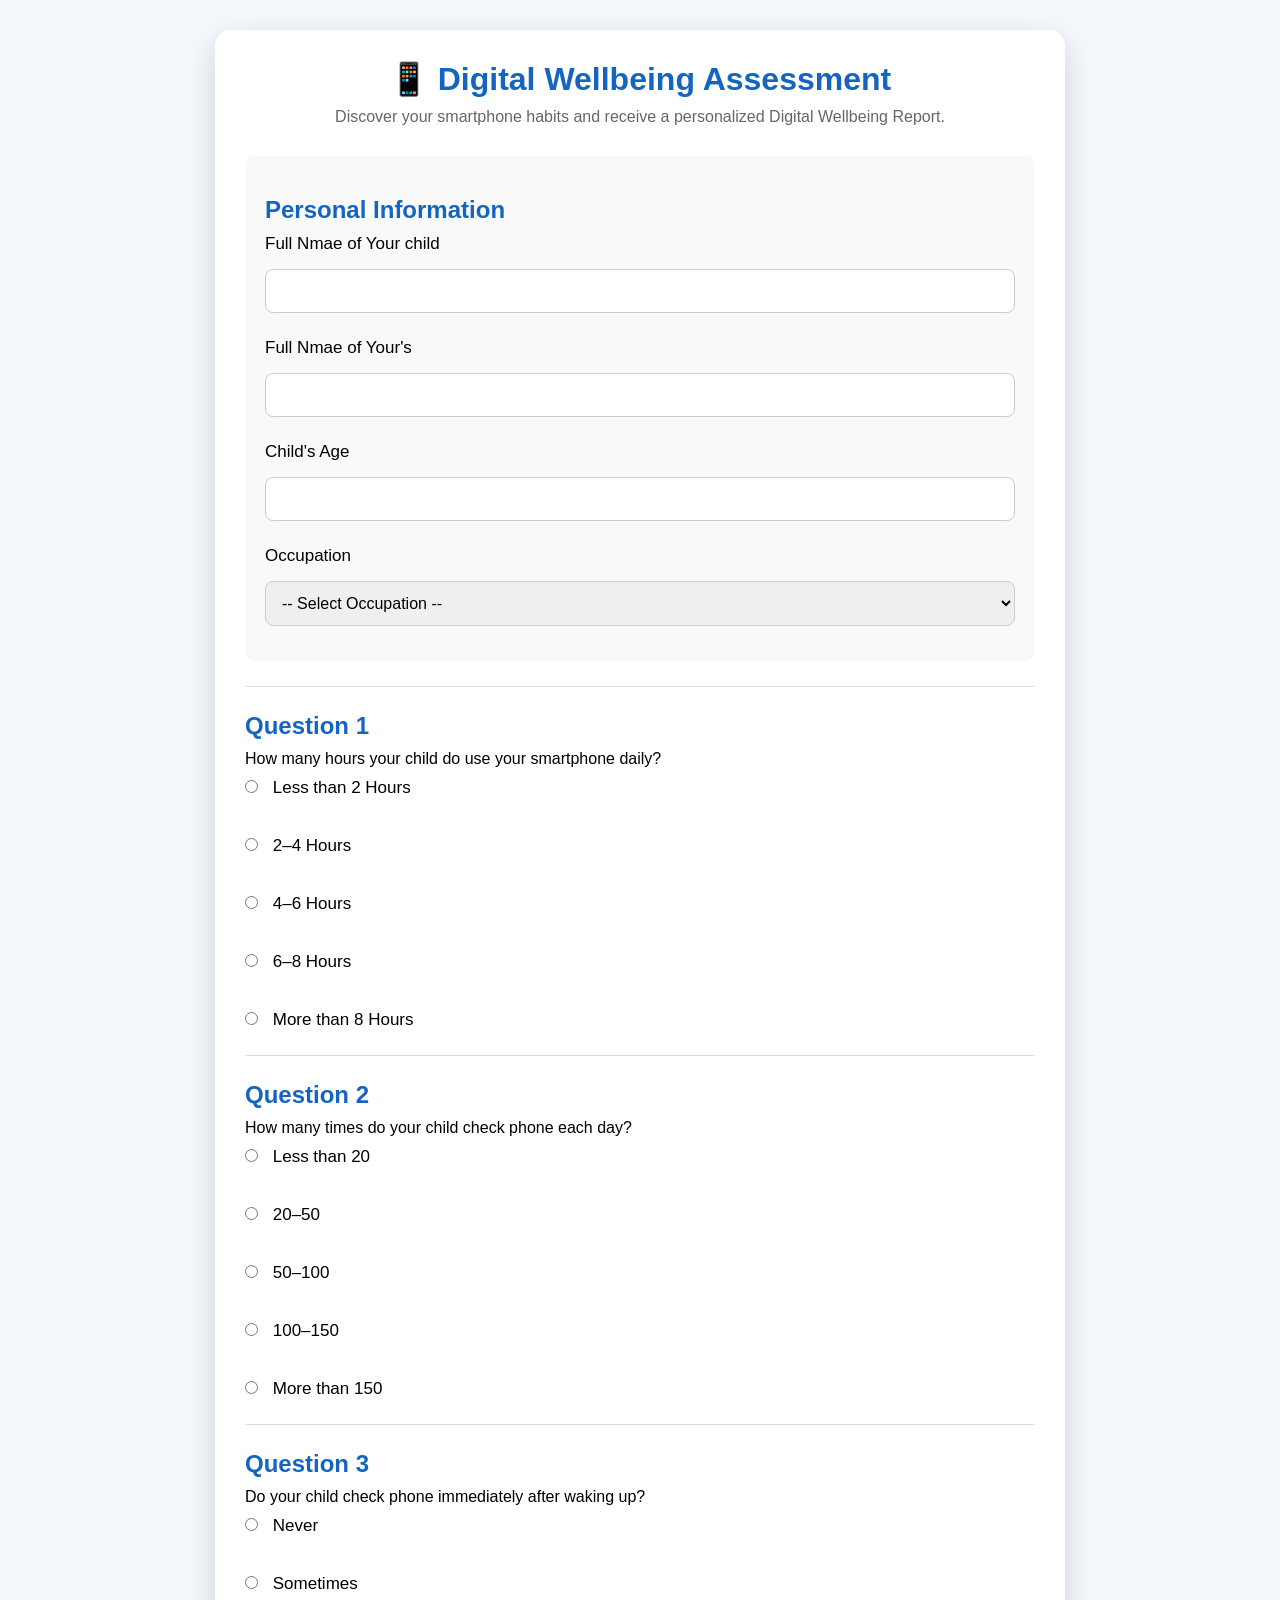
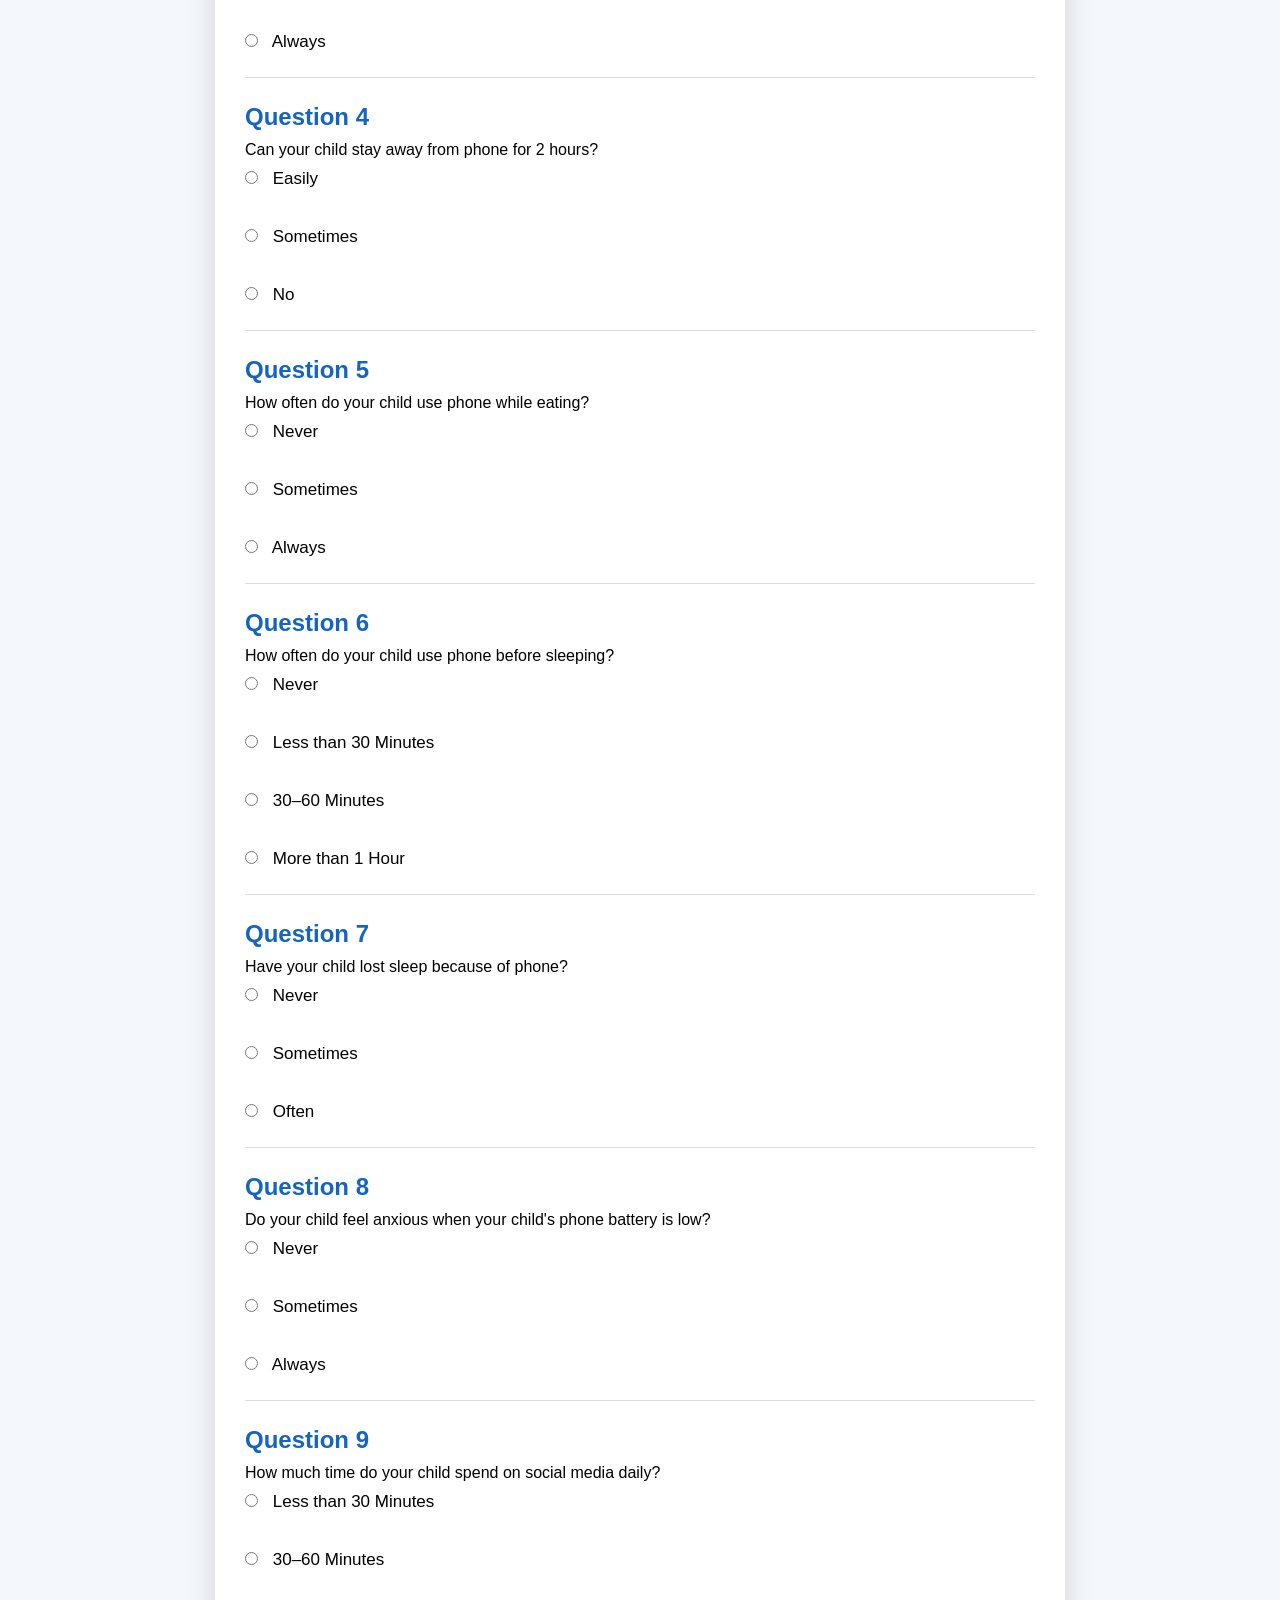
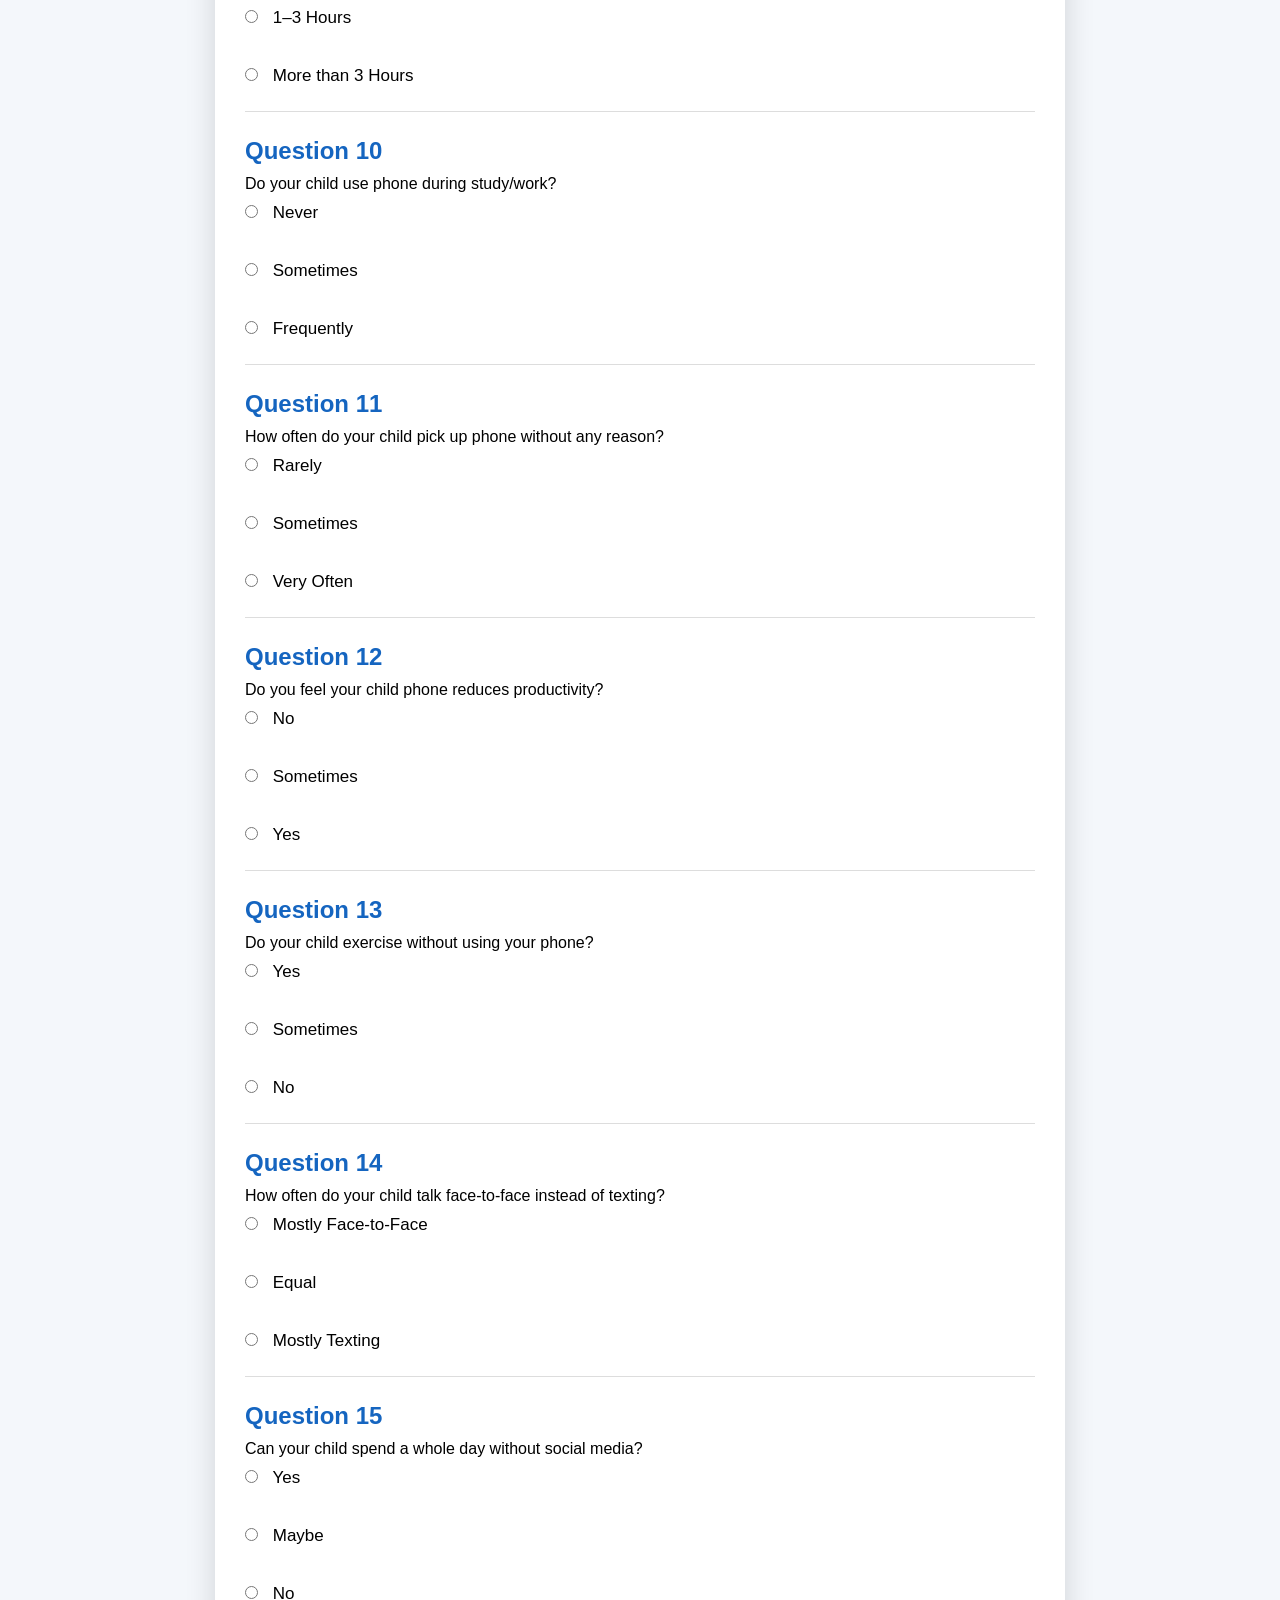
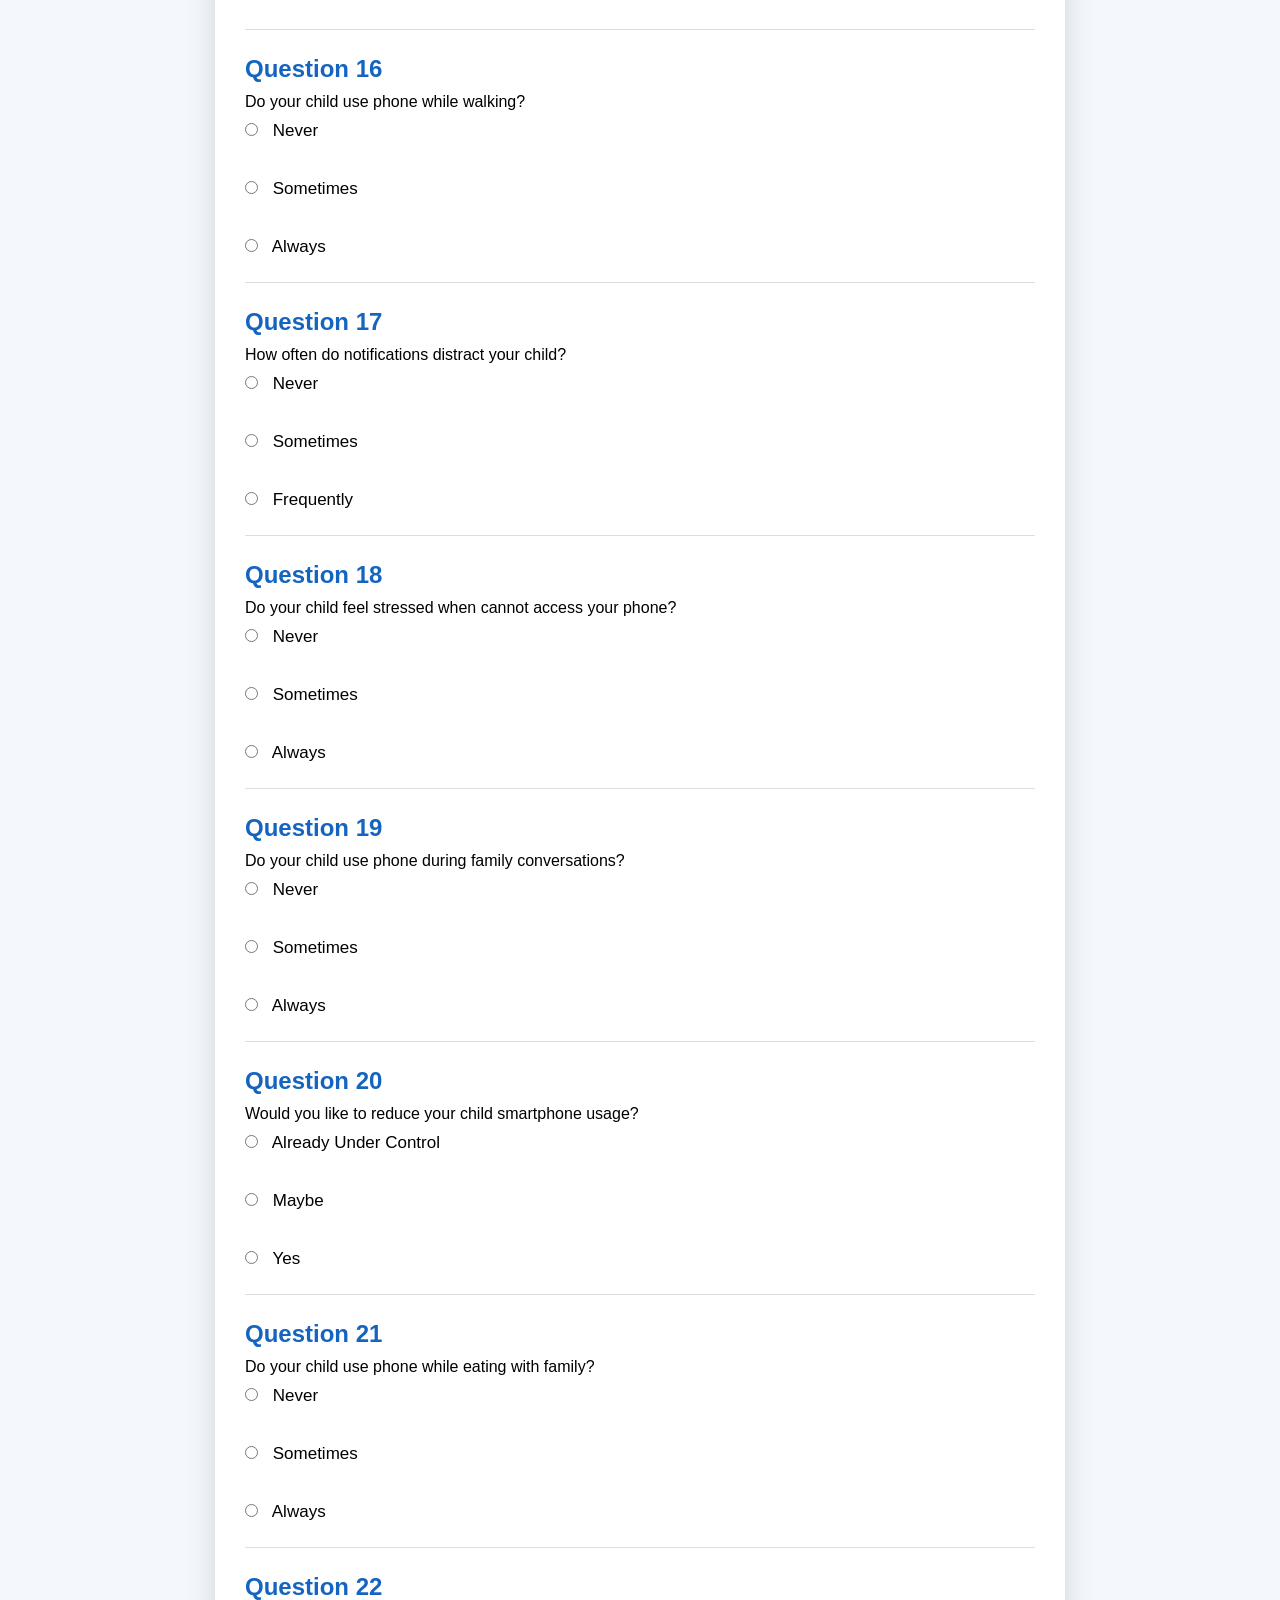
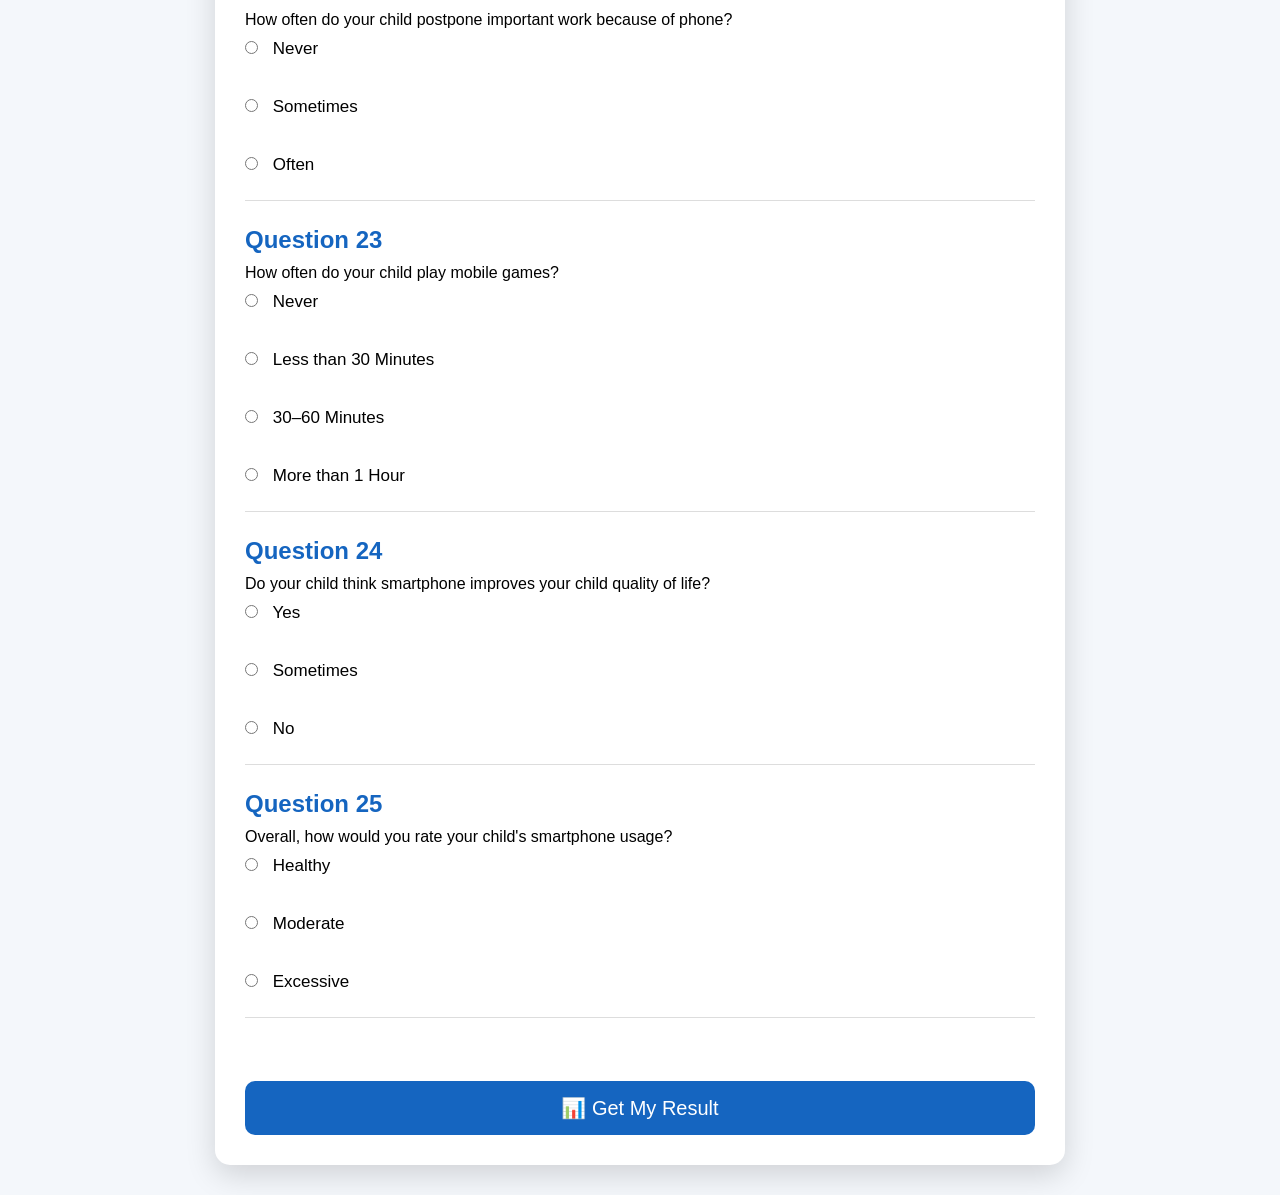
==== commit d0c6c0c7: "Update digital-wellbeing.html" ====
--- a/digital-wellbeing.html
+++ b/digital-wellbeing.html
@@ -277,7 +277,7 @@
 
 <h2>Question 18</h2>
 
-<p>Do your child feel stressed when you cannot access your phone?</p>
+<p>Do your child feel stressed when  cannot access your phone?</p>
 
 <label><input type="radio" name="q18" value="0"> Never</label><br>
 <label><input type="radio" name="q18" value="2"> Sometimes</label><br>
@@ -297,7 +297,7 @@
 
 <h2>Question 20</h2>
 
-<p>Would your child like to reduce your smartphone usage?</p>
+<p>Would you  like to reduce your child smartphone usage?</p>
 
 <label><input type="radio" name="q20" value="0"> Already Under Control</label><br>
 <label><input type="radio" name="q20" value="2"> Maybe</label><br>
